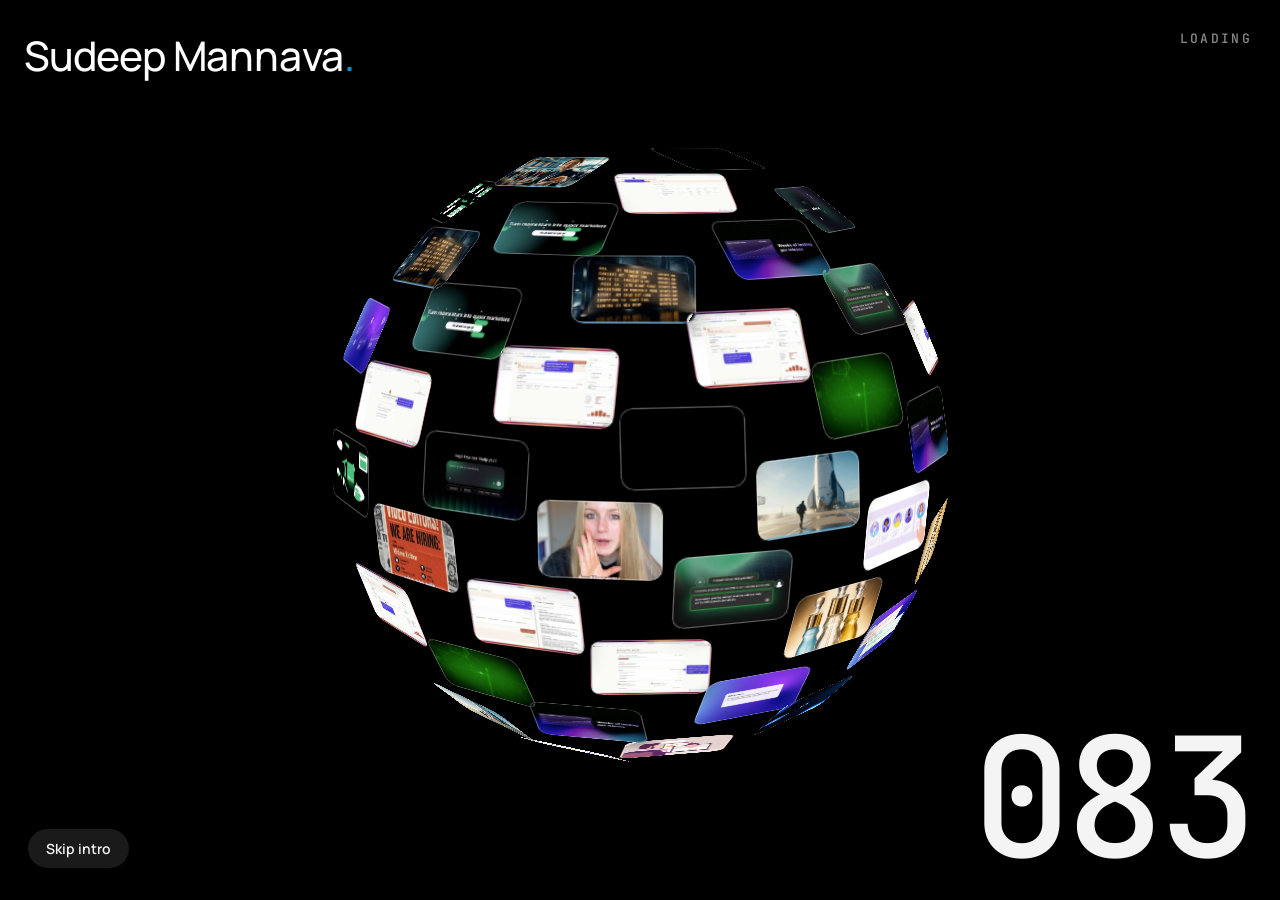
==== index.html @ 7e6e2717 "Motion graphics portfolio: globe loader, video wall, reels ring, player Co-Authored-By: Claude Opus " ====
<!doctype html>
<html lang="en">
<head>
<meta charset="utf-8">
<meta name="viewport" content="width=device-width, initial-scale=1">
<title>Sudeep Mannava | Motion Designer</title>
<link rel="icon" href="favicon-dark.png" media="(prefers-color-scheme: dark)">
<link rel="icon" href="favicon-light.png" media="(prefers-color-scheme: light)">
<link rel="apple-touch-icon" href="apple-touch-icon.png">
<link href="https://fonts.googleapis.com/css2?family=Manrope:wght@400;500;600;700;800&family=JetBrains+Mono:wght@500&display=swap" rel="stylesheet">
<style>
:root{--brand:#0094C6;--bg:#000;--fg:#f4f4f4;--mute:#8d8d8d;--glass:rgba(30,30,30,.72);--line:rgba(255,255,255,.12)}
*{box-sizing:border-box;margin:0;padding:0}
html,body{height:100%;overflow:hidden;background:var(--bg);color:var(--fg);font-family:Manrope,system-ui,sans-serif;-webkit-font-smoothing:antialiased}
button{font:inherit;color:inherit;background:none;border:0;cursor:pointer}

/* logo */
.top{position:fixed;top:20px;left:24px;right:24px;z-index:45;height:40px;display:flex;align-items:center;justify-content:space-between;pointer-events:none;transition:left .6s cubic-bezier(.2,.8,.2,1),right .6s cubic-bezier(.2,.8,.2,1)}
/* inside a video: name sits over the player's left edge, Back over the suggestions' right edge */
.top.in{left:var(--edge);right:var(--edge)}
.top > *{pointer-events:auto}
.logo{font:500 24px Manrope,system-ui,sans-serif;letter-spacing:-.02em;color:#fff;white-space:nowrap}
.back{height:40px;padding:0 20px;line-height:40px;border-radius:999px;background:rgba(255,255,255,.1);font-size:15px;font-weight:600;
  opacity:0;transform:translateX(8px);pointer-events:none;transition:opacity .3s,transform .3s,background .2s}
.back.show{opacity:1;transform:none;pointer-events:auto}
.back:hover{background:rgba(255,255,255,.2)}
.logo i{font-style:normal;color:var(--brand)}

/* side badge */
.badge{position:fixed;left:0;top:50%;transform:translateY(-50%);z-index:20;background:#e8e8e8;color:#000;padding:10px 8px;border-radius:0 6px 6px 0;display:flex;flex-direction:column;align-items:center;gap:14px;font-size:11px;font-weight:600}
.badge b{font-size:16px}
.badge span{writing-mode:vertical-rl;transform:rotate(180deg)}

/* intro */
.intro{position:fixed;inset:0;z-index:15;display:grid;place-items:center;pointer-events:none;transition:opacity .8s}
.intro h1{font-size:clamp(28px,4vw,56px);font-weight:600;letter-spacing:-.04em;text-align:center;line-height:1.05}
.intro p{color:var(--mute);text-align:center;margin-top:14px;font-size:14px}
.intro.gone{opacity:0}

/* wall */
/* subtle background grid: faint lines, brand blue glow around the cursor */
.bg-grid{position:fixed;inset:0;z-index:0;pointer-events:none;--mx:-999px;--my:-999px;
  background-image:linear-gradient(rgba(255,255,255,.035) 1px,transparent 1px),linear-gradient(90deg,rgba(255,255,255,.035) 1px,transparent 1px);
  background-size:56px 56px;background-position:var(--gx,0px) var(--gy,0px)}
.bg-grid::after{content:"";position:absolute;inset:0;opacity:.55;
  background-image:linear-gradient(rgba(0,148,198,.6) 1px,transparent 1px),linear-gradient(90deg,rgba(0,148,198,.6) 1px,transparent 1px);
  background-size:inherit;background-position:inherit;
  -webkit-mask:radial-gradient(260px circle at var(--mx) var(--my),#000,transparent 70%);mask:radial-gradient(260px circle at var(--mx) var(--my),#000,transparent 70%)}
#wall{position:fixed;inset:0;perspective:1400px;cursor:grab;touch-action:none}
#wall.drag{cursor:grabbing}
.tile{position:absolute;left:0;top:0;border-radius:26px;overflow:hidden;will-change:transform;background:#111;
  box-shadow:0 0 0 1px rgba(255,255,255,.18) inset,0 20px 50px rgba(0,0,0,.6)}
.tile canvas{display:block;width:100%;height:100%}
.tile .t{position:absolute;left:20px;bottom:18px;right:20px;z-index:4;text-shadow:0 1px 10px rgba(0,0,0,.5);pointer-events:none}
.tile h3{font-size:22px;font-weight:600;letter-spacing:-.02em}
.tile small{display:block;font-size:11px;color:rgba(255,255,255,.7);margin-top:4px}

/* ── globe loader ── */
html.loading #wall,html.from-reels #wall,html.from-reels .intro{visibility:hidden}
html.loader-ui .dock{opacity:0;transform:translate(-50%,24px);pointer-events:none}
html.loading .intro{opacity:0}
html.loader-ui .logo{transform:translateY(14px) scale(1.7)}
html.loading .top{z-index:70}
.logo{transform-origin:0 50%;transition:transform 1.1s cubic-bezier(.65,0,.25,1)}
#loader{position:fixed;inset:0;z-index:60;background:#000;transition:background .9s}
#loader.out{background:rgba(0,0,0,0);pointer-events:none}
.g-stage{position:absolute;inset:0;perspective:1200px;display:grid;place-items:center;pointer-events:none}
.globe{position:relative;width:0;height:0;transform-style:preserve-3d}
.gcard{position:absolute;width:96px;height:62px;left:-48px;top:-31px;border-radius:10px;background:#111 center/cover;backface-visibility:hidden;
  box-shadow:inset 0 0 0 1px rgba(255,255,255,.35),0 6px 18px rgba(0,0,0,.4);opacity:0;transform:scale(.1);
  transition:transform 1.2s cubic-bezier(.2,.8,.2,1),opacity .6s}
.ld-meter{position:absolute;right:28px;bottom:20px;text-align:right;transition:opacity .4s}
.ld-cap{position:absolute;top:32px;right:28px;font:500 13px/1 "JetBrains Mono",ui-monospace,monospace;letter-spacing:.18em;color:#8a8a8a;transition:opacity .4s}
.ld-count{display:flex;justify-content:flex-end;font:500 clamp(84px,13vw,190px)/1 "JetBrains Mono",ui-monospace,monospace;font-variant-numeric:tabular-nums;letter-spacing:-.04em}
.ld-count .digit{display:inline-block;height:1em;overflow:hidden}
.ld-count .strip{display:flex;flex-direction:column;transition:transform .5s cubic-bezier(.2,.8,.2,1)}
.ld-count .strip span{display:block;height:1em}
.ld-skip{position:absolute;left:28px;bottom:32px;padding:10px 18px;border-radius:999px;background:rgba(255,255,255,.1);font-size:14px;font-weight:600;transition:opacity .4s,background .2s}
.ld-skip:hover{background:rgba(255,255,255,.2)}
#loader.out .ld-meter,#loader.out .ld-skip,#loader.out .ld-cap{opacity:0}
/* cards leaving the globe for their wall tiles; same perspective as #wall so they land exactly */
.flyers{position:fixed;inset:0;z-index:61;perspective:1400px;pointer-events:none}
.flyer{position:absolute;left:0;top:0;border-radius:26px;background:#111 center/cover;box-shadow:inset 0 0 0 1.5px rgba(255,255,255,.3)}
@media (max-width:640px){.ld-cap{top:24px;right:18px}.ld-meter{right:18px;bottom:14px}.ld-skip{left:18px;bottom:22px}.gcard{width:62px;height:40px;left:-31px;top:-20px;border-radius:7px}}

/* glass rim: bright edge with a soft iridescent sheen, like thick glass */
.glass::before{content:"";position:absolute;inset:0;border-radius:inherit;padding:2px;z-index:3;pointer-events:none;
  background:conic-gradient(from 210deg,rgba(255,255,255,.95),rgba(140,210,255,.55),rgba(255,140,220,.45),rgba(255,255,255,.15) 40%,rgba(255,235,150,.5),rgba(150,255,220,.4),rgba(255,255,255,.95));
  -webkit-mask:linear-gradient(#000 0 0) content-box,linear-gradient(#000 0 0);-webkit-mask-composite:xor;mask-composite:exclude}
.glass::after{content:"";position:absolute;inset:0;border-radius:inherit;pointer-events:none;z-index:2;
  background:linear-gradient(165deg,rgba(255,255,255,.32),rgba(255,255,255,.06) 22%,rgba(255,255,255,0) 40%),linear-gradient(0deg,rgba(0,0,0,.72),rgba(0,0,0,.25) 38%,rgba(0,0,0,0) 60%);
  box-shadow:inset 0 0 0 1px rgba(255,255,255,.35),inset 0 0 0 9px rgba(255,255,255,.07),inset 0 10px 22px rgba(255,255,255,.22),inset 0 -14px 26px rgba(0,0,0,.45),inset 0 0 40px rgba(255,255,255,.08)}

/* dock */
.dock{position:fixed;bottom:22px;left:50%;transform:translateX(-50%);z-index:50;transition:opacity .7s .35s,transform .7s .35s;display:flex;gap:4px;padding:6px;border-radius:999px;
  background:var(--glass);backdrop-filter:blur(18px);-webkit-backdrop-filter:blur(18px);box-shadow:0 0 0 1px var(--line),0 10px 30px rgba(0,0,0,.5)}
.dock button,.dock a{color:inherit;text-decoration:none;display:flex;align-items:center;gap:8px;padding:10px 16px;border-radius:999px;font-size:13px;font-weight:500;white-space:nowrap;transition:background .2s}
.dock button.on{background:rgba(255,255,255,.12)}
.dock [hidden]{display:none}
.dock button:hover,.dock a:hover{background:var(--brand);color:#fff}
.dock svg{width:14px;height:14px}

/* panel */
.panel{position:fixed;inset:0;z-index:25;background:rgba(0,0,0,.6);backdrop-filter:blur(24px);-webkit-backdrop-filter:blur(24px);
  opacity:0;pointer-events:none;transition:opacity .4s;overflow:auto}
.panel.open{opacity:1;pointer-events:auto}
.panel .in{max-width:760px;margin:0 auto;padding:110px 20px 140px}
.panel h2{font-size:clamp(32px,5vw,56px);font-weight:600;letter-spacing:-.04em;margin-bottom:28px}
.panel p{color:#cfcfcf;line-height:1.6;font-size:17px;margin-bottom:18px}
.row{display:grid;grid-template-columns:120px 1fr;gap:20px;padding:18px 0;border-top:1px solid var(--line)}
.row span{color:var(--mute);font-size:14px}
.row b{font-weight:500}
.row em{display:block;font-style:normal;color:var(--mute);font-size:14px;margin-top:4px}
.panel a.mail{display:inline-block;font-size:clamp(28px,5vw,48px);font-weight:600;letter-spacing:-.03em;color:var(--fg);text-decoration:none;border-bottom:2px solid}
.soc{display:flex;gap:18px;margin-top:30px}.soc a{color:var(--mute);text-decoration:none}.soc a:hover{color:var(--fg)}

/* lightbox */
/* contact: gradient card + icon row (Noku layout) */
.contact-panel .cwrap{min-height:100%;display:flex;flex-direction:column;align-items:center;justify-content:center;gap:16px;padding:90px 20px 120px}
.ccard{position:relative;isolation:isolate;width:min(300px,78vw);aspect-ratio:3/4.1;border-radius:40px;overflow:hidden;padding:22px 24px 26px;display:flex;flex-direction:column;justify-content:space-between;
  box-shadow:0 30px 80px rgba(0,0,0,.55),inset 0 0 0 1px rgba(255,255,255,.18);transform:translateY(16px) scale(.95);opacity:0;transition:transform .6s cubic-bezier(.2,.8,.2,1),opacity .4s}
.panel.open .ccard{transform:none;opacity:1}
.ccard::before{content:"";position:absolute;inset:-35%;z-index:-1;filter:blur(34px);animation:cflow 14s ease-in-out infinite alternate;
  background:radial-gradient(40% 40% at 22% 28%,#7fe0ff,transparent 70%),radial-gradient(42% 42% at 80% 18%,#b48cff,transparent 70%),
    radial-gradient(50% 50% at 72% 78%,#0094C6,transparent 70%),radial-gradient(45% 45% at 18% 86%,#ff8fd6,transparent 70%),#2b46ff}
@keyframes cflow{to{transform:rotate(28deg) scale(1.18)}}
.cpill{align-self:flex-start;padding:8px 14px;border-radius:999px;background:rgba(255,255,255,.22);backdrop-filter:blur(8px);font-size:13px;font-weight:500}
.contact-panel .ccard h2{font-size:26px;font-weight:500;letter-spacing:-.02em;margin:0 0 6px;line-height:1.15}
.ccard a{color:rgba(255,255,255,.85);font-size:15px;text-decoration:none}.ccard a:hover{color:#fff}
.cacts{display:flex;align-items:center;gap:10px;padding:6px;border-radius:20px;background:rgba(255,255,255,.06);box-shadow:inset 0 0 0 1px var(--line);
  transform:translateY(12px);opacity:0;transition:transform .6s .12s cubic-bezier(.2,.8,.2,1),opacity .4s .12s}
.panel.open .cacts{transform:none;opacity:1}
.cicon{width:46px;height:46px;border-radius:14px;display:grid;place-items:center;transition:transform .2s,background .2s}
.cicon svg{width:22px;height:22px}
.cicon:hover{transform:translateY(-2px)}
.cicon.c-mail{color:#5fd0f5;background:rgba(0,148,198,.16);box-shadow:inset 0 0 0 1px rgba(0,148,198,.65)}
.cicon.c-in{color:#6fb1ff;background:rgba(10,102,194,.18);box-shadow:inset 0 0 0 1px rgba(10,102,194,.75)}
.cicon.c-wa{color:#5be38a;background:rgba(37,211,102,.14);box-shadow:inset 0 0 0 1px rgba(37,211,102,.6)}
.ccall{height:46px;padding:0 20px;border-radius:14px;display:grid;place-items:center;background:#fff;color:#000;font-size:15px;font-weight:600;text-decoration:none;transition:background .2s,color .2s}
.ccall:hover{background:var(--brand);color:#fff}

/* about: bento grid (Noku layout) */
.about-panel .bento{max-width:1060px;margin:0 auto;padding:96px 20px 130px;display:grid;grid-template-columns:repeat(4,minmax(0,1fr));grid-auto-rows:minmax(190px,auto);gap:16px}
.bx{position:relative;isolation:isolate;overflow:hidden;border-radius:28px;background:#111;box-shadow:inset 0 0 0 1px rgba(255,255,255,.08);padding:22px;
  display:flex;flex-direction:column;justify-content:space-between;gap:16px;text-align:left;color:var(--fg);
  opacity:0;transform:translateY(18px);transition:opacity .5s,transform .6s cubic-bezier(.2,.8,.2,1),box-shadow .25s}
.panel.open .bx{opacity:1;transform:none}
.panel.open .bx:nth-child(2){transition-delay:.05s}.panel.open .bx:nth-child(3){transition-delay:.1s}.panel.open .bx:nth-child(4){transition-delay:.15s}
.panel.open .bx:nth-child(5){transition-delay:.2s}.panel.open .bx:nth-child(6){transition-delay:.25s}.panel.open .bx:nth-child(7){transition-delay:.3s}.panel.open .bx:nth-child(8){transition-delay:.35s}
button.bx{cursor:pointer}button.bx:hover{box-shadow:inset 0 0 0 1px var(--brand)}
.bx .tag{align-self:flex-start;padding:6px 12px;border-radius:999px;background:rgba(255,255,255,.08);font-size:12px;font-weight:500}
.bx h3{font-size:22px;font-weight:500;letter-spacing:-.02em;line-height:1.2}
.bx small{display:block;margin-top:6px;color:var(--mute);font-size:13px;line-height:1.5}
.b-profile{grid-column:span 2;grid-row:span 2}
.who{display:flex;align-items:center;gap:12px}
.who img{width:48px;height:48px;border-radius:14px;object-fit:cover}
.who b{display:block;font-size:18px;font-weight:500}.who small{margin-top:0}
.pitch{font-size:clamp(22px,2.4vw,30px);line-height:1.25;letter-spacing:-.02em;color:#e9e9e9;margin:0}
.avail{align-self:flex-start;display:flex;align-items:center;gap:8px;padding:8px 14px;border-radius:999px;background:rgba(255,255,255,.08);font-size:13px}
.avail i{width:8px;height:8px;border-radius:50%;background:#3ddc84;box-shadow:0 0 0 0 rgba(61,220,132,.6);animation:pulse 2s infinite}
@keyframes pulse{70%{box-shadow:0 0 0 8px rgba(61,220,132,0)}100%{box-shadow:0 0 0 0 rgba(61,220,132,0)}}
.b-work{grid-column:span 2}
.b-work .peek{position:absolute;right:-30px;top:26px;width:58%;border-radius:14px;z-index:-1;opacity:.9;transform:rotate(-4deg);
  box-shadow:0 20px 50px rgba(0,0,0,.6);-webkit-mask:linear-gradient(90deg,transparent,#000 30%);mask:linear-gradient(90deg,transparent,#000 30%);transition:transform .5s}
.b-work:hover .peek{transform:rotate(-2deg) translateY(-4px)}
.tools{display:flex;flex-wrap:wrap;gap:6px;margin-top:10px}
.tools span{padding:5px 10px;border-radius:8px;background:rgba(255,255,255,.06);font-size:12px;color:#cfcfcf}
.elsewhere{display:grid;grid-template-columns:repeat(2,46px);gap:10px;align-self:center;margin:auto 0}
.cicon.c-reel{color:#fff;background:rgba(255,255,255,.08);box-shadow:inset 0 0 0 1px rgba(255,255,255,.25)}
.b-contact{justify-content:space-between;box-shadow:none}
.b-contact::before{content:"";position:absolute;inset:-35%;z-index:-1;filter:blur(30px);animation:cflow 14s ease-in-out infinite alternate;
  background:radial-gradient(40% 40% at 22% 28%,#7fe0ff,transparent 70%),radial-gradient(42% 42% at 80% 18%,#b48cff,transparent 70%),
    radial-gradient(50% 50% at 72% 78%,#0094C6,transparent 70%),radial-gradient(45% 45% at 18% 86%,#ff8fd6,transparent 70%),#2b46ff}
.b-contact .tag{background:rgba(255,255,255,.22)}
.b-contact h3{font-size:26px;color:#fff}
@media (max-width:900px){
  .about-panel .bento{grid-template-columns:repeat(2,minmax(0,1fr));padding:80px 16px 120px;gap:12px}
  .b-profile,.b-work{grid-column:span 2}.b-profile{grid-row:auto}
}

/* project viewer */
:root{--side:clamp(320px,28vw,420px);--mw:min(calc(100vw - 116px - var(--side)),calc((100vh - 470px) * 16 / 9));--edge:max(24px,calc((100vw - var(--mw) - var(--side) - 36px) / 2))}
.viewer{position:fixed;inset:0;z-index:40;background:#000;display:grid;grid-template-columns:var(--mw) var(--side);justify-content:center;align-content:center;gap:36px;padding:120px 40px 100px;opacity:0;pointer-events:none;transition:opacity .35s,background .55s}
.viewer.open{opacity:1;pointer-events:auto}
.vmain{display:flex;flex-direction:column;min-width:0;min-height:0}
.frame{position:relative;width:100%;aspect-ratio:16/9;border-radius:38px;overflow:hidden;background:#0d0d0d;transform-origin:0 0;
  box-shadow:0 0 0 1px rgba(255,255,255,.25),0 30px 80px rgba(0,0,0,.7)}
.frame video{width:100%;height:100%;object-fit:cover;display:block;cursor:pointer}
:root.vertical-view{--side:0px;--mw:min(calc(100vw - 80px),1100px);--edge:max(24px,calc((100vw - var(--mw)) / 2))}
/* reels: one column, tall player and its info on top, suggestions below (the viewer scrolls) */
.viewer.vertical{grid-template-columns:var(--mw);grid-auto-rows:max-content;align-content:start;overflow-y:auto}
/* the reel page scrolls under the top bar: fade it out behind the name and Back */
:root.vertical-view .top.in::before{content:"";position:fixed;left:0;right:0;top:0;height:96px;background:linear-gradient(#000 55%,rgba(0,0,0,0));z-index:-1;pointer-events:none}
.viewer.vertical .vside{margin-top:12px;overflow:visible}
.sarrow{display:none}
/* reels: one row of 3 suggestions, arrows scroll to the next 3 */
.viewer.vertical .vside{position:relative}
.viewer.vertical .sugg{grid-auto-flow:column;grid-auto-columns:calc((100% - 36px) / 3);gap:18px;overflow-x:auto;scroll-snap-type:x mandatory;scroll-behavior:smooth;scrollbar-width:none}
.viewer.vertical .sugg::-webkit-scrollbar{display:none}
.viewer.vertical .sg{scroll-snap-align:start}
.viewer.vertical .sarrow{display:grid;place-items:center;position:absolute;top:calc(50% + 26px);transform:translateY(-50%);z-index:5;width:44px;height:44px;border-radius:50%;
  background:rgba(30,30,30,.9);box-shadow:0 0 0 1px var(--line),0 6px 18px rgba(0,0,0,.5);transition:background .2s,opacity .2s}
.viewer.vertical .sarrow:hover{background:var(--brand)}
.viewer.vertical .sarrow[hidden]{opacity:0;pointer-events:none}
.viewer.vertical .sarrow svg{width:20px;height:20px;fill:none;stroke:#fff;stroke-width:2.2;stroke-linecap:round;stroke-linejoin:round}
.viewer.vertical .sarrow.prev{left:-22px}.viewer.vertical .sarrow.next{right:-22px}
.viewer.vertical .crow{gap:6px}.viewer.vertical .crow .time{font-size:13px;white-space:nowrap}.viewer.vertical .ctrl{padding:50px 18px 16px}
/* Shorts layout: channel and title bottom left, video centre, Share as a round button on the right */
.viewer.vertical .vmain{display:grid;grid-template-columns:1fr auto 1fr;grid-template-rows:1fr auto auto;column-gap:28px;align-items:end}
.viewer.vertical .frame{grid-column:2;grid-row:1 / span 3;width:auto;height:calc(100vh - 230px);aspect-ratio:9/16;border-radius:32px}
.viewer.vertical .vinfo,.viewer.vertical .vrow,.viewer.vertical .acts{display:contents}
.viewer.vertical .ch{grid-column:1;grid-row:2;justify-self:start;margin-bottom:12px}
.viewer.vertical .vt{grid-column:1;grid-row:3;font-size:24px;max-width:360px;margin-bottom:6px}
.viewer.vertical .vdesc{display:none}
.viewer.vertical .acts .share{grid-column:3;grid-row:2 / span 2;align-self:end;justify-self:start;flex-direction:column;height:auto;gap:8px;padding:0;background:none;font-size:14px;font-weight:600}
.viewer.vertical .acts .share svg{width:56px;height:56px;padding:17px;border-radius:50%;background:rgba(255,255,255,.12);transition:background .2s}
.viewer.vertical .acts .share:hover svg{background:var(--brand)}
.frame:fullscreen{border-radius:0}.frame:fullscreen video{object-fit:contain;background:#000}
.ctrl{position:absolute;left:0;right:0;bottom:0;z-index:5;padding:60px 34px 22px;background:linear-gradient(0deg,rgba(0,0,0,.55),rgba(0,0,0,0));transition:opacity .4s}
.frame.idle .ctrl{opacity:0}.frame.idle{cursor:none}
.bar{position:relative;height:4px;border-radius:4px;background:rgba(255,255,255,.28);cursor:pointer;margin-bottom:16px;transition:height .2s}
.bar:hover{height:7px}
.bar .buf,.bar .fill{position:absolute;left:0;top:0;bottom:0;border-radius:inherit;width:0}
.bar .buf{background:rgba(255,255,255,.3)}.bar .fill{background:#fff}
.bar .fill i{position:absolute;right:-7px;top:50%;width:14px;height:14px;margin-top:-7px;border-radius:50%;background:#fff;transform:scale(0);transition:transform .2s}
.bar:hover .fill i{transform:scale(1)}
.crow{display:flex;align-items:center;gap:18px}
.crow button{width:36px;height:36px;display:grid;place-items:center;border-radius:50%;transition:background .2s}
.crow button:hover{background:rgba(255,255,255,.14)}
.crow svg{width:22px;height:22px;fill:#fff;color:#fff}
.crow .time{font-variant-numeric:tabular-nums;font-size:16px;font-weight:500;letter-spacing:.02em}.crow .time em{font-style:normal;opacity:.5;margin:0 6px}
/* volume: slider slides out from the speaker icon on hover, like YouTube */
.vol{display:flex;align-items:center;margin-left:auto}
.vbar{position:relative;width:0;height:4px;margin:0;border-radius:4px;background:rgba(255,255,255,.3);cursor:pointer;opacity:0;transition:width .25s,margin .25s,opacity .25s}
.vol:hover .vbar,.vol.drag .vbar,.vbar:focus-visible{width:84px;margin:0 10px 0 6px;opacity:1}
.vbar::before{content:"";position:absolute;inset:-10px 0}
.vfill{position:absolute;left:0;top:0;bottom:0;border-radius:inherit;background:#fff;width:100%}
.vfill i{position:absolute;right:-6px;top:50%;width:12px;height:12px;margin-top:-6px;border-radius:50%;background:#fff}
.pp .i-pause,.frame.playing .pp .i-play,.mute .i-off,.frame.muted .mute .i-on{display:none}
.frame.playing .pp .i-pause,.frame.muted .mute .i-off{display:inline}
.vinfo{margin-top:22px;width:100%}
.vt{font-size:26px;font-weight:700;letter-spacing:-.02em;line-height:1.2}
.vrow{display:flex;align-items:center;gap:14px;margin-top:14px}
.ch{display:flex;align-items:center;gap:12px;min-width:0}
.av{width:46px;height:46px;flex:none;border-radius:50%;display:grid;place-items:center;overflow:hidden;background:#fff;font:800 15px Manrope;color:#fff}
.av img{width:72%;height:72%;object-fit:contain}
.av.dark{background:#141414;box-shadow:0 0 0 1px var(--line)}
.av.mono{background:radial-gradient(circle at 30% 25%,#4fa3ff,#0a5bd8 60%,#062f73)}
.ch b em{font-style:normal}
.vdesc{margin-top:16px;padding:14px 16px;border-radius:14px;background:rgba(255,255,255,.07);color:#d6d6d6;font-size:15px;line-height:1.55;max-width:100%}
.ch b{display:flex;align-items:center;gap:6px;font-size:17px;font-weight:600;white-space:nowrap}
.ch b svg{width:15px;height:15px;flex:none}
.ch span{display:block;color:var(--mute);font-size:13px;margin-top:2px;white-space:nowrap;overflow:hidden;text-overflow:ellipsis}
.acts{display:flex;align-items:center;gap:8px;margin-left:auto;flex:none}
.acts button{height:40px;display:flex;align-items:center;justify-content:center;gap:8px;border-radius:999px;font-size:15px;font-weight:600;transition:background .2s}
.acts .pill{padding:0 16px;background:rgba(255,255,255,.1)}
.acts button:hover{background:rgba(255,255,255,.2)}
.acts svg{width:20px;height:20px;fill:none;stroke:#fff;stroke-width:1.8;stroke-linecap:round;stroke-linejoin:round}
.acts .on svg{fill:#fff}
.toast{position:fixed;left:50%;bottom:28px;transform:translate(-50%,20px);z-index:60;padding:12px 20px;border-radius:12px;background:#fff;color:#000;font-size:14px;font-weight:600;opacity:0;transition:.3s;pointer-events:none}
.toast.show{opacity:1;transform:translate(-50%,0)}
.vside{min-height:0;overflow:auto;margin-top:-30px}
/* scrolling still works, without a visible scrollbar */
.viewer,.vside,.chips{scrollbar-width:none}
.viewer::-webkit-scrollbar,.vside::-webkit-scrollbar,.chips::-webkit-scrollbar{display:none}
.vside small{display:block;color:var(--mute);letter-spacing:.14em;font-size:15px;font-weight:600;margin-bottom:14px}
.chips{display:flex;gap:10px;margin-bottom:16px;overflow-x:auto;scrollbar-width:none}
.chips button{flex:none;padding:8px 14px;border-radius:10px;background:rgba(255,255,255,.1);font-size:14px;font-weight:600;transition:background .2s,color .2s}
.chips button:hover{background:rgba(255,255,255,.2)}
.chips button.on{background:#fff;color:#000}
.sugg{display:grid;gap:6px}
/* YouTube style row: thumbnail left, title and channel right */
.sg{display:flex;gap:12px;padding:6px;margin:0 -6px;border-radius:14px;cursor:pointer;transition:background .2s}
.sg:hover{background:rgba(255,255,255,.08)}
.sg .th{position:relative;flex:none;width:52%;max-width:190px;aspect-ratio:16/9;border-radius:12px;overflow:hidden;background:#111}
.sg .th video{width:100%;height:100%;object-fit:cover;display:block}
.sg .th.glass::after{background:linear-gradient(165deg,rgba(255,255,255,.25),rgba(255,255,255,0) 40%)}
.sg .dur{position:absolute;right:6px;bottom:6px;z-index:4;padding:2px 6px;border-radius:5px;background:rgba(0,0,0,.8);font-size:12px;font-weight:600;font-variant-numeric:tabular-nums}
.sg .tx{min-width:0;padding-top:2px}
.sg h4{font-size:15px;font-weight:600;line-height:1.35;display:-webkit-box;-webkit-line-clamp:3;-webkit-box-orient:vertical;overflow:hidden}
.sg .co{display:flex;align-items:center;gap:5px;margin-top:6px;color:var(--mute);font-size:13px;white-space:nowrap}
.sg .co svg{width:13px;height:13px;flex:none}
/* staggered entrance */
.vinfo,.vside small,.sg{opacity:0;transform:translateY(18px);transition:opacity .5s,transform .6s cubic-bezier(.2,.8,.2,1)}
.viewer.open .vinfo,.viewer.open .vside small,.viewer.open .sg{opacity:1;transform:none}
.viewer.open .vinfo{transition-delay:.35s}.viewer.open .vside small{transition-delay:.3s}
.viewer.open .sg:nth-child(1){transition-delay:.38s}.viewer.open .sg:nth-child(2){transition-delay:.46s}.viewer.open .sg:nth-child(3){transition-delay:.54s}
/* closing: everything but the player fades, background clears to reveal the wall */
.viewer.open.closing{background:rgba(0,0,0,0);pointer-events:none}
.viewer.open.closing .vinfo,.viewer.open.closing .vside small,.viewer.open.closing .sg{opacity:0;transform:none;transition:opacity .22s;transition-delay:0s}
@media (max-width:900px){
  .top.in{left:16px;right:16px}
  .viewer{grid-template-columns:minmax(0,1fr);justify-content:stretch;padding:130px 16px 110px;overflow:auto;align-content:start;gap:28px}
  .ctrl{padding:40px 16px 12px}.bar{margin-bottom:8px}.crow{gap:8px}.crow .time{font-size:13px}
  .frame,.vinfo{width:100%}.frame{border-radius:24px}
  .viewer.vertical .vmain{display:flex;flex-direction:column;align-items:stretch;gap:0}
  .viewer.vertical .vinfo{display:block}.viewer.vertical .vrow{display:flex}.viewer.vertical .acts{display:flex}
  .viewer.vertical .vt{max-width:none;font-size:20px}.viewer.vertical .ch{margin-bottom:0}
  .viewer.vertical .frame{height:auto;width:min(100%,calc((100vh - 260px) * 9 / 16));margin:0 auto}
  .viewer.vertical .vinfo{margin-top:22px}
  .vt{font-size:20px}.vrow{flex-wrap:wrap;gap:12px}.acts{margin-left:0}.vdesc{font-size:14px}
  .vside{margin-top:0;overflow:visible;min-width:0}
}

/* kept on-screen (but invisible) so the browser doesn't pause them */
#src{position:fixed;left:0;top:0;z-index:-1;pointer-events:none;opacity:.01}
#src video{width:4px;height:4px}

@media (max-width:640px){
  .dock button span,.dock a span{display:none}.dock button,.dock a{padding:12px}
  .badge{display:none}
  .row{grid-template-columns:1fr;gap:4px}
  .top,.top.in{left:16px;right:16px;top:16px}.logo{font-size:20px}.back{font-size:14px;height:36px;line-height:36px;padding:0 16px}
  .tile h3{font-size:17px}.tile small{font-size:10px}.tile .t{left:14px;bottom:12px}
}
</style>
</head>
<body>
<script>if (new URLSearchParams(location.search).get('from') === 'reels') document.documentElement.classList.add('from-reels');
if (!matchMedia('(prefers-reduced-motion: reduce)').matches && location.hash.length < 2) document.documentElement.classList.add('loading', 'loader-ui');</script>
<div id="loader" role="status" aria-label="Loading reels">
  <div class="g-stage"><div class="globe" id="globe"></div></div>
  <button class="ld-skip">Skip intro</button>
  <span class="ld-cap" aria-hidden="true">LOADING</span>
  <div class="ld-meter" aria-hidden="true">
    <div class="ld-count">
      <span class="digit"><span class="strip"></span></span><span class="digit"><span class="strip"></span></span><span class="digit"><span class="strip"></span></span>
    </div>
  </div>
</div>

<header class="top"><div class="logo">Sudeep Mannava<i>.</i></div><button class="back" aria-label="Back to all work">Back</button></header>

<div class="intro" id="intro"><div><h1>Sudeep Mannava<br>Motion Designer</h1><p>Drag to explore</p></div></div>

<div class="bg-grid" aria-hidden="true"></div>
<div id="wall"></div>
<div id="src"></div>

<nav class="dock">
  <button data-p="work"><svg viewBox="0 0 16 16" fill="currentColor"><rect x="1" y="1" width="4" height="4" rx="1"/><rect x="6" y="1" width="4" height="4" rx="1"/><rect x="11" y="1" width="4" height="4" rx="1"/><rect x="1" y="6" width="4" height="4" rx="1"/><rect x="6" y="6" width="4" height="4" rx="1"/><rect x="11" y="6" width="4" height="4" rx="1"/><rect x="1" y="11" width="4" height="4" rx="1"/><rect x="6" y="11" width="4" height="4" rx="1"/><rect x="11" y="11" width="4" height="4" rx="1"/></svg><span>Work</span></button>
  <a href="reels.html"><svg viewBox="0 0 16 16" fill="currentColor"><rect x="2" y="1.5" width="5" height="13" rx="1.5"/><rect x="9" y="1.5" width="5" height="13" rx="1.5"/></svg><span>Reels</span></a>
  <button data-p="about"><svg viewBox="0 0 16 16" fill="currentColor"><circle cx="8" cy="5" r="3"/><path d="M2 15c0-3.3 2.7-5 6-5s6 1.7 6 5z"/></svg><span>About</span></button>
  <button data-p="contact" hidden><svg viewBox="0 0 16 16" fill="none" stroke="currentColor" stroke-width="1.5" stroke-linejoin="round"><rect x="1.5" y="3" width="13" height="10" rx="2"/><path d="M2 4.5l6 4.5 6-4.5"/></svg><span>Contact</span></button>
</nav>

<section class="panel about-panel" id="p-about"><div class="bento">
  <div class="bx b-profile">
    <div class="who"><img src="images/avatar.jpg" alt="Sudeep Mannava"><div><b>Sudeep Mannava</b><small>Motion Designer</small></div></div>
    <p class="pitch">Motion designer crafting launch films, product walkthroughs and AI video ads for SaaS teams and brands.</p>
    <span class="avail"><i></i>Available for new projects</span>
  </div>
  <div class="bx"><span class="tag">Experience</span><div><h3>2+ yrs</h3><small>Product design and motion</small></div></div>
  <div class="bx"><span class="tag">Location</span><div><h3>India</h3><small>Working remotely, GMT+5:30</small></div></div>
  <button class="bx b-work" data-go="work"><span class="tag">Work</span><img class="peek" src="videos/covers/reel-1.jpg" alt=""><div><h3>Selected works</h3><small>Product launches, SaaS motion, AI video</small></div></button>
  <div class="bx"><span class="tag">Tools</span><div><h3>What I work with</h3><div class="tools"><span>After Effects</span><span>Premiere Pro</span><span>Blender</span><span>Figma</span><span>AI video</span></div></div></div>
  <div class="bx"><span class="tag">Elsewhere</span><div class="elsewhere">
    <a class="cicon c-in" href="https://www.linkedin.com/in/sudeep-mannava-49bb0a256/" target="_blank" rel="noopener" aria-label="LinkedIn"><svg viewBox="0 0 24 24" fill="currentColor"><path d="M4.5 9h3v11h-3zM6 3.5a1.8 1.8 0 1 1 0 3.6 1.8 1.8 0 0 1 0-3.6zM10 9h2.9v1.5h.1c.4-.8 1.4-1.7 3-1.7 3.2 0 3.8 2.1 3.8 4.8V20h-3v-5.6c0-1.3 0-3-1.8-3s-2.1 1.4-2.1 2.9V20h-3z"/></svg></a>
    <a class="cicon c-wa" href="https://wa.me/917989193704" target="_blank" rel="noopener" aria-label="WhatsApp"><svg viewBox="0 0 24 24" fill="none" stroke="currentColor" stroke-width="1.8" stroke-linejoin="round"><path d="M4 20l1.2-3.8A8 8 0 1 1 8 19z"/><path d="M9 8.5c0 3.5 3 6.5 6.5 6.5l1-1.5-2-1-1 1c-1-.4-2.6-2-3-3l1-1-1-2z" fill="currentColor" stroke="none"/></svg></a>
    <a class="cicon c-mail" href="mailto:nagasaisudeep@gmail.com" aria-label="Email"><svg viewBox="0 0 24 24" fill="none" stroke="currentColor" stroke-width="1.8" stroke-linejoin="round"><rect x="3" y="5" width="18" height="14" rx="3"/><path d="M4 7l8 6 8-6"/></svg></a>
    <a class="cicon c-reel" href="reels.html" aria-label="Reels"><svg viewBox="0 0 24 24" fill="currentColor"><rect x="4" y="3" width="7" height="18" rx="2"/><rect x="13" y="3" width="7" height="18" rx="2"/></svg></a>
  </div></div>
  <div class="bx"><span class="tag">About</span><div><h3>The story so far</h3><small>Two years turning complex software into short films people actually watch, now mixing motion design with AI video.</small></div></div>
  <button class="bx b-contact" data-go="contact"><span class="tag">Contact</span><h3>Let's work together</h3></button>
</div></section>

<section class="panel" id="p-services"><div class="in">
  <h2>Services</h2>
  <div class="row"><span>01</span><div><b>Product Videos</b><em>Launch films and feature walkthroughs that make software feel tangible.</em></div></div>
  <div class="row"><span>02</span><div><b>UI Animation</b><em>Interface motion, prototypes and App Store previews.</em></div></div>
  <div class="row"><span>03</span><div><b>Brand Motion</b><em>Logo animations and motion systems that scale.</em></div></div>
  <div class="row"><span>04</span><div><b>Explainers</b><em>Clear, punchy stories for complex ideas, from script to render.</em></div></div>
</div></section>

<section class="panel contact-panel" id="p-contact"><div class="cwrap">
  <div class="ccard">
    <span class="cpill">Contact</span>
    <div><h2>Let's work together</h2><a href="mailto:nagasaisudeep@gmail.com">nagasaisudeep@gmail.com</a></div>
  </div>
  <div class="cacts">
    <a class="cicon c-mail" href="mailto:nagasaisudeep@gmail.com" aria-label="Email"><svg viewBox="0 0 24 24" fill="none" stroke="currentColor" stroke-width="1.8" stroke-linejoin="round"><rect x="3" y="5" width="18" height="14" rx="3"/><path d="M4 7l8 6 8-6"/></svg></a>
    <a class="cicon c-in" href="https://www.linkedin.com/in/sudeep-mannava-49bb0a256/" target="_blank" rel="noopener" aria-label="LinkedIn"><svg viewBox="0 0 24 24" fill="currentColor"><path d="M4.5 9h3v11h-3zM6 3.5a1.8 1.8 0 1 1 0 3.6 1.8 1.8 0 0 1 0-3.6zM10 9h2.9v1.5h.1c.4-.8 1.4-1.7 3-1.7 3.2 0 3.8 2.1 3.8 4.8V20h-3v-5.6c0-1.3 0-3-1.8-3s-2.1 1.4-2.1 2.9V20h-3z"/></svg></a>
    <a class="cicon c-wa" href="https://wa.me/917989193704" target="_blank" rel="noopener" aria-label="WhatsApp"><svg viewBox="0 0 24 24" fill="none" stroke="currentColor" stroke-width="1.8" stroke-linejoin="round"><path d="M4 20l1.2-3.8A8 8 0 1 1 8 19z"/><path d="M9 8.5c0 3.5 3 6.5 6.5 6.5l1-1.5-2-1-1 1c-1-.4-2.6-2-3-3l1-1-1-2z" fill="currentColor" stroke="none"/></svg></a>
    <a class="ccall" href="mailto:nagasaisudeep@gmail.com?subject=Let%27s%20arrange%20a%20call">Arrange a call</a>
  </div>
</div></section>

<div class="toast" id="toast"></div>
<div class="viewer" id="vw">
  <div class="vmain">
    <div class="frame glass">
      <video playsinline controlslist="nodownload noplaybackrate noremoteplayback" disablepictureinpicture disableremoteplayback></video>
      <div class="ctrl">
        <div class="bar"><div class="buf"></div><div class="fill"><i></i></div></div>
        <div class="crow">
          <button class="pp" aria-label="Play or pause"><svg viewBox="0 0 24 24"><path class="i-play" d="M7 4.5v15l13-7.5z"/><g class="i-pause"><rect x="6" y="4.5" width="4" height="15" rx="1"/><rect x="14" y="4.5" width="4" height="15" rx="1"/></g></svg></button>
          <span class="time">0:00 <em>/</em> 0:00</span>
          <div class="vol">
            <button class="mute" aria-label="Sound"><svg viewBox="0 0 24 24"><path d="M4 9h4l5-4v14l-5-4H4z"/><g class="i-on" fill="none" stroke="currentColor" stroke-width="2" stroke-linecap="round"><path d="M16.5 8.5a5 5 0 0 1 0 7"/><path d="M19 6a8.5 8.5 0 0 1 0 12"/></g><g class="i-off" fill="none" stroke="currentColor" stroke-width="2" stroke-linecap="round"><path d="M16 9l5 6M21 9l-5 6"/></g></svg></button>
            <div class="vbar" role="slider" aria-label="Volume" tabindex="0"><div class="vfill"><i></i></div></div>
          </div>
          <button class="fs" aria-label="Fullscreen"><svg viewBox="0 0 24 24" fill="none" stroke="currentColor" stroke-width="2" stroke-linecap="round"><path d="M4 9V4h5M20 9V4h-5M4 15v5h5M20 15v5h-5"/></svg></button>
        </div>
      </div>
    </div>
    <div class="vinfo">
      <h3 class="vt"></h3>
      <div class="vrow">
        <div class="ch"><div class="av"></div><div><b><em class="cname"></em> <svg viewBox="0 0 24 24"><circle cx="12" cy="12" r="10" fill="#aaa"/><path d="M7.5 12.5l3 3 6-6.5" fill="none" stroke="#000" stroke-width="2.2" stroke-linecap="round" stroke-linejoin="round"/></svg></b><span class="vsub"></span></div></div>
        <div class="acts">
          <button class="pill share" aria-label="Share"><svg viewBox="0 0 24 24"><path d="M14 4l7 7-7 7v-4c-5 0-8.5 1.5-11 5 1-5 4-10 11-11z"/></svg><span>Share</span></button>
        </div>
      </div>
      <p class="vdesc"></p>
    </div>
  </div>
  <aside class="vside"><div class="chips"><button class="on" data-f="All">All</button><button data-f="AI Videos">AI Videos</button><button data-f="SaaS Motion Graphics">SaaS Motion Graphics</button></div><div class="sugg"></div><button class="sarrow prev" aria-label="Previous videos"><svg viewBox="0 0 24 24"><path d="M15 5l-7 7 7 7"/></svg></button><button class="sarrow next" aria-label="More videos"><svg viewBox="0 0 24 24"><path d="M9 5l7 7-7 7"/></svg></button></aside>
</div>

<script>
/* ── Projects: add more here.
   src   = full video in videos/ (opens when clicked)
   clips = start seconds of the 5s preview loops cut into videos/previews/<src>-<n>.mp4
   Each tile on the wall gets a different clip, so the same project never plays the same moment twice. ── */
const PROJECTS = [
  { title: 'AionQ', sub: 'Product launch film', src: 'reel', length: '1:17', clips: [1, 15.1, 29.2, 43.2, 57.3, 71.4],
    tags: ['SaaS Motion Graphics'], long: 'AionQ Product Launch Film', company: 'AionQ', logo: 'logos/aionq-icon.svg',
    desc: 'Testing was supposed to protect the business. Instead, it slowed every release down. This launch film introduces AionQ, an AI quality platform that cuts weeks of testing per release and stops bugs before they reach customers.' },
  { title: 'Paytm Postpaid', sub: 'TV commercial', src: 'paytm-postpaid', length: '0:42', clips: [1, 8, 15, 22, 29, 36],
    tags: ['AI Videos'], long: 'Paytm Postpaid Commercial', company: 'Paytm', logo: 'logos/paytm-icon.png',
    desc: 'Board now. Billed later. A cinematic ad for Paytm Postpaid, the buy now pay later credit line that lets people pay for travel, bills and shopping today and settle up next month.' },
  { title: 'NeuroTerminal', sub: 'Product walkthrough', src: 'neuroterminal', length: '1:00', clips: [1, 11.6, 22.1, 32.7, 43.2, 53.8],
    tags: ['SaaS Motion Graphics'], long: 'NeuroTerminal Product Walkthrough', company: 'NeuroDiscovery AI', logo: 'logos/neurodiscovery-icon.svg',
    desc: 'A guided tour of NeuroTerminal by NeuroDiscovery AI. Ask a research question in plain English and it builds a structured patient cohort from millions of anonymised neurology patient journeys, for clinical trials, real world evidence and medical affairs.' },
  { title: 'FileSyncAI', sub: 'Brand launch film', src: 'filesync', length: '1:18', clips: [1, 15.3, 29.5, 43.8, 58, 72.3],
    tags: ['SaaS Motion Graphics'], long: 'FileSyncAI Brand Launch Film', company: 'FileSyncAI', mono: 'FS',
    desc: 'Recruitment, reimagined. Not another ATS. FileSyncAI uses AI agents to run the whole hiring workflow, from job posting and candidate matching to outreach, AI led interviews and real time evaluation.' },
  { title: 'Turgo', sub: 'Product launch video', src: 'turgo-demo', length: '1:30', clips: [1, 17.5, 34.1, 50.6, 67.2, 83.7],
    tags: ['SaaS Motion Graphics'], long: 'Turgo Product Launch Video', company: 'Turgo', logo: 'logos/turgo-icon.svg',
    desc: 'Your next customer should not depend on luck. Turgo is an AI marketing engine for B2B teams that finds buyers showing intent, reaches them across LinkedIn, email and ads, and follows up until a meeting is booked.' },
  { title: 'Turgo', sub: '30 second social ad', src: 'turgo-30s', length: '0:31', clips: [1, 8.9, 16.8, 24.7],
    tags: ['SaaS Motion Graphics'], long: 'Turgo 30 Second Social Ad', company: 'Turgo', logo: 'logos/turgo-icon.svg',
    desc: 'A punchy 30 second cut of the Turgo story made for social feeds: AI agents that find, reach and follow up with buyers so your team only shows up for the meetings.' },
  // Reels page only: vertical films, opened in this player but kept off the Work wall
  { title: 'Ajmal Perfumes', sub: 'Vertical AI film', src: 'reels/render-1', key: 'render-1', length: '0:15', clips: [0, 5, 10], reel: true,
    tags: ['AI Videos'], long: 'Ajmal Perfumes Reel One', company: 'Ajmal Perfumes', logo: 'logos/ajmal.png',
    desc: 'A cinematic vertical film for Ajmal Perfumes, made for Instagram Reels and Shorts. Golden light, glass and slow motion build a sense of luxury around the fragrance in fifteen seconds.' },
  { title: 'Ajmal Perfumes', sub: 'Vertical AI film', src: 'reels/render-2', key: 'render-2', length: '0:15', clips: [0, 5, 10], reel: true,
    tags: ['AI Videos'], long: 'Ajmal Perfumes Reel Two', company: 'Ajmal Perfumes', logo: 'logos/ajmal.png',
    desc: 'A second vertical cut for Ajmal Perfumes. Rich product close ups and a calm, sensual mood made for social feeds, crafted entirely with AI video tools.' },
  { title: 'Video Editor Hiring', sub: 'Recruitment reel', src: 'reels/render-3', key: 'render-3', length: '0:21', clips: [0, 6, 12, 16.5], reel: true,
    tags: ['Social Reels'], long: 'Video Editors Hiring Reel', company: 'Hiring Campaign', mono: 'HR',
    desc: 'We are hiring video editors. A punchy recruitment reel that opens on a vintage newspaper poster wall and cuts to a talking head explaining the role, built to stop the scroll and drive applications.' },
];
// flatten round-robin (clip 0 of every project, then clip 1, …) so neighbouring tiles show different projects
const CLIPS = [];
for (let k = 0; k < Math.max(...PROJECTS.map(p => p.clips.length)); k++)
  for (const p of PROJECTS) if (k < p.clips.length) CLIPS.push({ ...p, start: p.clips[k], preview: `${p.key || p.src}-${k}` });

// one hidden <video> per clip feeds the tile(s) showing it
const srcBox = document.getElementById('src');
// clips shown on the Work wall (reels live on the Reels page)
const WALL = CLIPS.map((c, i) => c.reel ? -1 : i).filter(i => i >= 0);
const vids = CLIPS.map(p => {
  const v = document.createElement('video');
  Object.assign(v, { src: `videos/previews/${p.preview}.mp4`, muted: true, loop: true, playsInline: true, preload: p.reel ? 'none' : 'auto' });
  srcBox.appendChild(v);
  return v;
});

/* ── Wall ── */
const wall = document.getElementById('wall');
const DPR = Math.min(devicePixelRatio, 1.5);
let TW, TH, CW, CH, WW, WH, tiles = [];
function build() {
const small = innerWidth < 640, mid = innerWidth < 1100;
TW = small ? 230 : mid ? 290 : 340; TH = Math.round(TW * .647);
const GAP = small ? 16 : 26;
CW = TW + GAP; CH = TH + GAP;
const COLS = Math.ceil(innerWidth / CW) + 3, ROWS = Math.ceil(innerHeight / CH) + 3;
WW = COLS * CW; WH = ROWS * CH;
wall.innerHTML = ''; tiles = [];
for (let r = 0; r < ROWS; r++) for (let c = 0; c < COLS; c++) {
  const i = WALL[(r * 7 + c * 5) % WALL.length];   // steps of 5 and 7 cycle through every project, so neighbours differ
  const el = document.createElement('div');
  el.className = 'tile glass'; el.style.width = TW + 'px'; el.style.height = TH + 'px';
  const cv = document.createElement('canvas'); cv.width = TW * DPR; cv.height = TH * DPR;
  el.append(cv);
  el.insertAdjacentHTML('beforeend', `<div class="t"><h3>${CLIPS[i].title}</h3><small>${CLIPS[i].sub}</small></div>`);
  wall.append(el);
  tiles.push({ el, ctx: cv.getContext('2d'), i, bx: c * CW, by: r * CH, vis: false });
}
}
build();
let rsT; addEventListener('resize', () => { clearTimeout(rsT); rsT = setTimeout(build, 200); });

let ox = 0, oy = 0, vx = -0.35, vy = -0.2, dragging = false, moved = 0, lx = 0, ly = 0;
const mod = (n, m) => ((n % m) + m) % m;

// glass edge: inside a band along the border, redraw the frame slightly magnified so the picture bends at the rim
const RAD = 26 * DPR, BAND = 16 * DPR;   // tile corner radius / glass band, in canvas pixels
function refract(ctx, cw, ch) {
  ctx.save();
  ctx.beginPath(); ctx.roundRect(0, 0, cw, ch, RAD); ctx.roundRect(BAND, BAND, cw - 2 * BAND, ch - 2 * BAND, RAD - BAND * .6);
  ctx.clip('evenodd');
  const m = .13; ctx.globalAlpha = 1;
  ctx.drawImage(ctx.canvas, -cw * m, -ch * m, cw * (1 + 2 * m), ch * (1 + 2 * m));
  ctx.globalAlpha = 1; ctx.fillStyle = 'rgba(255,255,255,.1)'; ctx.fillRect(0, 0, cw, ch);
  ctx.restore();
}
const gridEl = document.querySelector('.bg-grid'); let gridPos = ['', ''];
let tick = 0;
function frame() {
  tick++;
  if (!dragging && !entering && !vw.classList.contains('closing')) { ox += vx; oy += vy; vx *= .95; vy *= .95;
    if (Math.abs(vx) < .35 && Math.abs(vy) < .35) { vx += (-.35 - vx) * .02; vy += (-.2 - vy) * .02; } } // gentle idle drift
  // background grid pans with the wall, slower, for depth
  const gx = Math.round(ox * .35) + 'px', gy = Math.round(oy * .35) + 'px';
  if (gx !== gridPos[0] || gy !== gridPos[1]) { gridPos = [gx, gy]; gridEl.style.setProperty('--gx', gx); gridEl.style.setProperty('--gy', gy); }
  const cx = innerWidth / 2, cy = innerHeight / 2, R = Math.hypot(cx, cy);
  for (const t of tiles) {
    // wrap into the visible window, centred on the screen
    const x = mod(t.bx + ox + CW, WW) - CW + TW / 2 - (WW - innerWidth) / 2 + CW;
    const y = mod(t.by + oy + CH, WH) - CH + TH / 2 - (WH - innerHeight) / 2 + CH;
    const dx = (x - cx) / R, dy = (y - cy) / R, d = Math.min(Math.hypot(dx, dy), 1.4);
    // fisheye: shrink and pull toward centre with distance, tilt away like a sphere
    const s = Math.max(.96 - d * d * .5, .25);
    const pull = 1 - d * .22;
    const px = cx + (x - cx) * pull - TW / 2, py = cy + (y - cy) * pull - TH / 2;
    t.el.style.transform = `translate3d(${px}px,${py}px,0) rotateY(${dx * 28}deg) rotateX(${-dy * 28}deg) scale(${s})`;
    const op = Math.max(0, Math.min(1, 1.5 - d * .9));
    t.el.style.opacity = op; t.s = s;
    // on screen (using its scaled size) and not faded out
    const hx = TW * s / 2, hy = TH * s / 2, mx = px + TW / 2, my = py + TH / 2;
    t.vis = op > .15 && mx + hx > 0 && mx - hx < innerWidth && my + hy > 0 && my - hy < innerHeight;
  }
  if (vw.classList.contains('open') && !vw.classList.contains('closing')) return requestAnimationFrame(frame);
  // keep every source playing
  // only decode clips that are on screen
  const need = new Set(); for (const t of tiles) if (t.vis) need.add(t.i);
  vids.forEach((v, k) => { if (need.has(k)) { if (v.paused && !v.seeking) v.play().catch(() => {}); } else if (!v.paused) v.pause(); });
  // paint visible tiles from their project video (cover-fit)
  for (const t of tiles) {
    if (!t.vis || (t.s < .6 && tick % 3)) continue;   // small edge tiles repaint every 3rd frame
    const v = vids[t.i]; if (v.readyState < 2) continue;
    const cw = t.ctx.canvas.width, ch = t.ctx.canvas.height;
    const k = Math.max(cw / v.videoWidth, ch / v.videoHeight), w = v.videoWidth * k, h = v.videoHeight * k;
    t.ctx.drawImage(v, (cw - w) / 2, (ch - h) / 2, w, h);
    refract(t.ctx, cw, ch);
  }
  requestAnimationFrame(frame);
}
requestAnimationFrame(frame);

/* ── Input ── */
const intro = document.getElementById('intro');
wall.addEventListener('pointerdown', e => { if (entering) return; dragging = true; moved = 0; lx = e.clientX; ly = e.clientY; vx = vy = 0; wall.classList.add('drag'); wall.setPointerCapture(e.pointerId); });
wall.addEventListener('pointermove', e => { if (!dragging) return;
  const dx = e.clientX - lx, dy = e.clientY - ly; ox += dx; oy += dy; vx = dx; vy = dy; lx = e.clientX; ly = e.clientY; moved += Math.abs(dx) + Math.abs(dy);
  if (moved > 10) intro.classList.add('gone'); });
wall.addEventListener('pointerup', e => { dragging = false; wall.classList.remove('drag');
  if (moved < 6) { const el = document.elementsFromPoint(e.clientX, e.clientY).find(n => n.classList?.contains('tile'));
    if (el) openProject(tiles.find(t => t.el === el).i, el); } });
addEventListener('wheel', e => { if (entering) { e.preventDefault(); return; } if (vw.classList.contains('open')) return; /* let the player page scroll */ if (document.querySelector('.panel.open')) return; e.preventDefault(); vx -= e.deltaX * .08; vy -= e.deltaY * .08; intro.classList.add('gone'); }, { passive: false });

/* ── Project viewer ── */
const vw = document.getElementById('vw'), frameEl = vw.querySelector('.frame'), lv = frameEl.querySelector('video'), sugg = vw.querySelector('.sugg');
const ease = 'cubic-bezier(.2,.8,.2,1)';
const backBtn = document.querySelector('.back'), topBar = document.querySelector('.top');
backBtn.onclick = () => closeLb();
let curClip = -1, srcTile = null, filter = 'All';
// one clip from every other video, matching the active chip
const TICK = '<svg viewBox="0 0 24 24"><circle cx="12" cy="12" r="10" fill="#aaa"/><path d="M7.5 12.5l3 3 6-6.5" fill="none" stroke="#000" stroke-width="2.2" stroke-linecap="round" stroke-linejoin="round"/></svg>';
function renderSugg() {
  const i = curClip, p = CLIPS[i];
  const pick = [], seen = new Set([p.src]);
  for (let k = 1; k <= CLIPS.length; k++) {
    const j = (i + k * 5) % CLIPS.length, c = CLIPS[j];
    if (!seen.has(c.src) && (filter === 'All' || c.tags.includes(filter))) { seen.add(c.src); pick.push(j); }
  }
  sugg.innerHTML = pick.map(j => `<div class="sg" data-i="${j}">
    <div class="th glass"><video src="videos/previews/${CLIPS[j].preview}.mp4" muted loop playsinline autoplay></video><span class="dur">${CLIPS[j].length}</span></div>
    <div class="tx"><h4>${CLIPS[j].long}</h4><span class="co">${CLIPS[j].company} ${TICK}</span></div></div>`).join('');
  sugg.querySelectorAll('.sg').forEach(sg => sg.onclick = () => openProject(+sg.dataset.i, sg.querySelector('.th')));
  sugg.scrollLeft = 0; requestAnimationFrame(syncArrows);
}
// arrows page the reel suggestions three at a time
const arrows = { prev: vw.querySelector('.sarrow.prev'), next: vw.querySelector('.sarrow.next') };
const syncArrows = () => {
  arrows.prev.hidden = sugg.scrollLeft < 4;
  arrows.next.hidden = sugg.scrollLeft + sugg.clientWidth >= sugg.scrollWidth - 4;
};
arrows.prev.onclick = () => sugg.scrollBy({ left: -sugg.clientWidth - 18 });
arrows.next.onclick = () => sugg.scrollBy({ left: sugg.clientWidth + 18 });
sugg.addEventListener('scroll', syncArrows, { passive: true });
vw.querySelectorAll('.chips button').forEach(b => b.onclick = () => {
  filter = b.dataset.f; vw.querySelectorAll('.chips button').forEach(x => x.classList.toggle('on', x === b)); renderSugg();
});
function openProject(i, fromEl) {
  const p = CLIPS[i], wasOpen = vw.classList.contains('open');
  curClip = i; srcTile = fromEl?.classList.contains('tile') ? fromEl : srcTile;
  vw.classList.toggle('vertical', !!p.reel);   // reels play in a tall 9:16 player
  document.documentElement.classList.toggle('vertical-view', !!p.reel);
  lv.src = `videos/${p.src}.mp4`; lv.currentTime = p.start; lv.play().catch(() => {});
  vw.querySelector('.vt').textContent = p.long; vw.querySelector('.cname').textContent = p.company;
  vw.querySelector('.vsub').textContent = p.sub; vw.querySelector('.vdesc').textContent = p.desc;
  const av = vw.querySelector('.av'); av.className = 'av' + (p.mono ? ' mono' : p.logo.endsWith('neurodiscovery-icon.svg') ? ' dark' : '');   // logos sit on white
  av.innerHTML = p.mono ? p.mono : `<img src="${p.logo}" alt="${p.company} logo">`;
  if (!wasOpen || location.hash.slice(1) !== slug(p.long)) history.replaceState(null, '', '#' + slug(p.long));
  renderSugg();
  vw.classList.add('open'); backBtn.classList.add('show'); topBar.classList.add('in');
  // tile grows into the player
  if (fromEl) {
    const a = fromEl.getBoundingClientRect(), b = frameEl.getBoundingClientRect();
    frameEl.animate([
      { transform: `translate(${a.left - b.left}px,${a.top - b.top}px) scale(${a.width / b.width},${a.height / b.height})`, opacity: wasOpen ? .6 : 1 },
      { transform: 'none', opacity: 1 }], { duration: 750, easing: ease });
    if (!wasOpen) vw.animate([{ background: 'rgba(0,0,0,0)' }, { background: '#000' }], { duration: 450, easing: 'ease-out' });
  }
}
function closeLb() {
  if (!vw.classList.contains('open') || vw.classList.contains('closing')) return;
  if (fromReels) { lv.pause(); location.href = 'reels.html'; return; }
  backBtn.classList.remove('show'); topBar.classList.remove('in');
  // fly back into the tile it came from (or the on-screen tile showing this clip)
  const onScreen = tiles.filter(t => t.vis);
  const target = onScreen.find(t => t.el === srcTile) || onScreen.find(t => t.i === curClip);
  const finish = () => {
    vw.style.transition = 'none'; vw.classList.remove('open', 'closing');
    vw.offsetHeight; vw.style.transition = '';
    lv.pause(); sugg.innerHTML = ''; srcTile = null; history.replaceState(null, '', location.pathname); frameEl.classList.remove('idle');
  };
  if (!target) {
    frameEl.animate([{ transform: 'none' }, { transform: 'scale(.92)', opacity: 0 }], { duration: 300, easing: ease });
    vw.classList.remove('open'); lv.pause(); history.replaceState(null, '', location.pathname); setTimeout(() => sugg.innerHTML = '', 400); return;
  }
  vw.classList.add('closing'); frameEl.classList.add('idle');
  const a = frameEl.getBoundingClientRect(), b = target.el.getBoundingClientRect();
  target.el.style.visibility = 'hidden';          // the player lands where the tile sits
  const anim = frameEl.animate([
    { transform: 'none' },
    { transform: `translate(${b.left - a.left}px,${b.top - a.top}px) scale(${b.width / a.width},${b.height / a.height})` }],
    { duration: 700, easing: 'cubic-bezier(.65,0,.25,1)', fill: 'forwards' });
  anim.onfinish = () => { target.el.style.visibility = ''; finish(); anim.cancel(); };
}
vw.addEventListener('click', e => { if (e.target === vw || e.target.classList.contains('vmain') || e.target.classList.contains('vside')) closeLb(); });

/* ── Custom player controls ── */
const fmt = t => isFinite(t) ? `${Math.floor(t / 60)}:${String(Math.floor(t % 60)).padStart(2, '0')}` : '0:00';
const bar = frameEl.querySelector('.bar'), fill = bar.querySelector('.fill'), buf = bar.querySelector('.buf'), timeEl = frameEl.querySelector('.time');
const togglePlay = () => lv.paused ? lv.play() : lv.pause();
lv.onclick = togglePlay; frameEl.querySelector('.pp').onclick = togglePlay;
frameEl.querySelector('.mute').onclick = () => { if (lv.volume === 0) { lv.volume = .6; lv.muted = false; } else lv.muted = !lv.muted; };
frameEl.querySelector('.fs').onclick = () => document.fullscreenElement ? document.exitFullscreen() : frameEl.requestFullscreen?.();
frameEl.addEventListener('contextmenu', e => e.preventDefault());   // no "Save video as…"
lv.addEventListener('play', () => frameEl.classList.add('playing'));
lv.addEventListener('pause', () => { frameEl.classList.remove('playing', 'idle'); });
const volEl = frameEl.querySelector('.vol'), vbar = frameEl.querySelector('.vbar'), vfill = frameEl.querySelector('.vfill');
lv.addEventListener('volumechange', () => {
  frameEl.classList.toggle('muted', lv.muted || lv.volume === 0);
  vfill.style.width = (lv.muted ? 0 : lv.volume * 100) + '%';
});
const setVol = e => { const r = vbar.getBoundingClientRect(); lv.volume = Math.min(Math.max((e.clientX - r.left) / r.width, 0), 1); lv.muted = lv.volume === 0; };
vbar.addEventListener('pointerdown', e => { volEl.classList.add('drag'); vbar.setPointerCapture(e.pointerId); setVol(e); });
vbar.addEventListener('pointermove', e => volEl.classList.contains('drag') && setVol(e));
vbar.addEventListener('pointerup', () => volEl.classList.remove('drag'));
vbar.addEventListener('keydown', e => { if (e.key === 'ArrowRight' || e.key === 'ArrowLeft') { e.preventDefault(); lv.muted = false; lv.volume = Math.min(Math.max(lv.volume + (e.key === 'ArrowRight' ? .1 : -.1), 0), 1); } });
lv.addEventListener('timeupdate', () => {
  fill.style.width = (lv.currentTime / lv.duration * 100 || 0) + '%';
  timeEl.innerHTML = `${fmt(lv.currentTime)} <em>/</em> ${fmt(lv.duration)}`;
  if (lv.buffered.length) buf.style.width = (lv.buffered.end(lv.buffered.length - 1) / lv.duration * 100) + '%';
});
let scrubbing = false;
const seek = e => { const r = bar.getBoundingClientRect(); lv.currentTime = Math.min(Math.max((e.clientX - r.left) / r.width, 0), 1) * lv.duration; };
bar.addEventListener('pointerdown', e => { scrubbing = true; bar.setPointerCapture(e.pointerId); seek(e); });
bar.addEventListener('pointermove', e => scrubbing && seek(e));
bar.addEventListener('pointerup', () => scrubbing = false);
// hide controls after a moment of no mouse movement while playing
let idleT;
frameEl.addEventListener('pointermove', () => { frameEl.classList.remove('idle'); clearTimeout(idleT); idleT = setTimeout(() => !lv.paused && frameEl.classList.add('idle'), 2200); });
addEventListener('keydown', e => { if (vw.classList.contains('open') && e.code === 'Space') { e.preventDefault(); togglePlay(); } });

/* ── Share ── */
const slug = t => t.toLowerCase().replace(/[^a-z0-9]+/g, '');   // used with each project's long title
const acts = vw.querySelector('.acts');
acts.querySelector('.share').onclick = async () => {
  const url = location.href.split('#')[0] + '#' + slug(CLIPS[curClip].long);
  if (navigator.share) { try { await navigator.share({ title: CLIPS[curClip].long, url }); return; } catch {} }
  try { await navigator.clipboard.writeText(url); toast('Link copied'); } catch { toast(url); }
};
const toastEl = document.getElementById('toast'); let toastT;
function toast(msg) { toastEl.textContent = msg; toastEl.classList.add('show'); clearTimeout(toastT); toastT = setTimeout(() => toastEl.classList.remove('show'), 1800); }
// open a shared link straight into its project
const fromReels = document.documentElement.classList.contains('from-reels');
if (location.hash.length > 1) { const k = CLIPS.findIndex(c => slug(c.long) === location.hash.slice(1)); if (k >= 0) setTimeout(() => openProject(k), fromReels ? 0 : 300); }

/* ── Dock panels ── */
const btns = document.querySelectorAll('.dock button');
btns.forEach(b => b.onclick = () => {
  // a reel opened from the Reels page has no wall behind it, so go to the full homepage
  if (fromReels) { location.href = 'index.html' + (b.dataset.p === 'work' ? '' : `?p=${b.dataset.p}`); return; }
  if (vw.classList.contains('open')) closeLb();
  const id = 'p-' + b.dataset.p, was = b.classList.contains('on');
  document.querySelectorAll('.panel').forEach(p => p.classList.remove('open')); btns.forEach(x => x.classList.remove('on'));
  if (!was && b.dataset.p !== 'work') { document.getElementById(id).classList.add('open'); b.classList.add('on'); }
});
document.querySelectorAll('.bx[data-go]').forEach(b => b.onclick = () => document.querySelector(`.dock [data-p="${b.dataset.go}"]`).click());
document.getElementById('p-about').addEventListener('click', e => { if (e.target.classList.contains('bento') || e.target.id === 'p-about') document.querySelector('.dock [data-p="about"]').click(); });
document.getElementById('p-contact').addEventListener('click', e => { if (e.target.classList.contains('cwrap') || e.target.id === 'p-contact') document.querySelector('.dock [data-p="contact"]').click(); });
addEventListener('keydown', e => { if (e.key === 'Escape') { closeLb(); document.querySelectorAll('.panel.open,.dock .on').forEach(n => n.classList.remove('open', 'on')); } });

{ const p = new URLSearchParams(location.search).get('p'); const b = p && document.querySelector(`.dock [data-p="${p}"]`); if (b) b.click(); }

// background grid follows the cursor (one style write per frame at most)
(() => {
  const g = document.querySelector('.bg-grid'); let x = -999, y = -999, queued = false;
  addEventListener('pointermove', e => {
    x = e.clientX; y = e.clientY;
    if (!queued) { queued = true; requestAnimationFrame(() => { queued = false; g.style.setProperty('--mx', x + 'px'); g.style.setProperty('--my', y + 'px'); }); }
  }, { passive: true });
})();

/* ── Globe loader: cards gather into a spinning globe, then fly out into their wall tiles ── */
let entering = document.documentElement.classList.contains('loading');
const loaderEl = document.getElementById('loader');
function finishEntrance() {
  entering = false;
  document.documentElement.classList.remove('loading', 'loader-ui');
  loaderEl.remove(); document.querySelector('.flyers')?.remove();
  setTimeout(() => intro.classList.add('gone'), 2600);
}
if (!entering) finishEntrance();
else {
  const globe = document.getElementById('globe'), strips = [...loaderEl.querySelectorAll('.strip')];
  strips.forEach(st => st.innerHTML = [...'0123456789'].map(d => `<span>${d}</span>`).join(''));
  const paint = n => String(n).padStart(3, '0').split('').forEach((d, i) => strips[i].style.transform = `translateY(${-d * 10}%)`);
  paint(0);
  // scrambled caption
  const cap = loaderEl.querySelector('.ld-cap'), CAP = 'LOADING', GL = 'ABCDEFGHIJKLMNOPQRSTUVWXYZ0123456789#%&*+/';
  let capTick = 0;
  const capT = setInterval(() => { capTick++; const rev = Math.floor((capTick % 44) / 2.4);
    cap.textContent = [...CAP].map((c, i) => c === ' ' || i < rev ? c : GL[(Math.random() * GL.length) | 0]).join(''); }, 55);

  let gcards = [], picks = [], rot = 0, spinning = true, done = false, t0 = performance.now(), shown = 0;
  const G = 110;  // cards on the globe; the first ones are the tiles on screen, the rest are decoration

  // wait one frame so the wall has worked out which tiles are on screen
  requestAnimationFrame(() => requestAnimationFrame(() => {
    picks = tiles.filter(t => t.vis).sort((a, b) => b.s - a.s).slice(0, G);
    const R = Math.min(innerWidth, innerHeight) * (innerWidth < 640 ? .38 : .33);
    const assets = [];
    for (let k = 0; k < G; k++) {
      const i = k < picks.length ? picks[k].i : (k * 7) % CLIPS.length;
      const cover = `videos/covers/${CLIPS[i].preview}.jpg`;
      const el = document.createElement('div');
      el.className = 'gcard'; el.style.backgroundImage = `url("${cover}")`;
      // even spread over the sphere (Fibonacci lattice)
      const y = 1 - 2 * (k + .5) / G, lat = Math.asin(y) * 180 / Math.PI, lon = k * 137.508;
      el.dataset.lon = lon;
      el.dataset.to = `rotateY(${lon}deg) rotateX(${lat}deg) translateZ(${R}px)`;
      el.style.transitionDelay = `${Math.round(k * 1700 / G)}ms`;   // whole globe gathers in under 2s
      globe.append(el); gcards.push(el);
      assets.push(new Promise(res => { const im = new Image(); im.onload = im.onerror = res; im.src = cover; }));
    }
    requestAnimationFrame(() => gcards.forEach(el => { el.style.transform = el.dataset.to; el.style.opacity = 1; }));
    // real progress: globe covers + the preview videos of the tiles that will be on screen
    let coversDone = 0; assets.forEach(p => p.then(() => coversDone++));
    const need = [...new Set(picks.map(t => t.i))].map(i => vids[i]);
    const poll = setInterval(() => {
      if (done) return clearInterval(poll);
      const ready = coversDone + need.filter(v => v.readyState >= 2).length, total = G + need.length;
      const pct = Math.floor(ready / total * 100);
      if (pct > shown) { shown = pct; paint(pct); }
      const elapsed = performance.now() - t0;
      if ((ready >= total && elapsed > 2400) || elapsed > 10000) { if (shown < 100) paint(100); clearInterval(poll); setTimeout(handoff, 350); }
    }, 100);
  }));

  // spin
  let last = performance.now();
  (function spin(now) {
    if (!spinning) return;
    rot += (now - last) / 1000 * 26; last = now;
    globe.style.transform = `rotateX(-14deg) rotateY(${rot}deg)`;
    requestAnimationFrame(spin);
  })(last);

  function handoff() {
    if (done) return; done = true; spinning = false; clearInterval(capT);
    loaderEl.classList.add('out');
    document.documentElement.classList.remove('loader-ui');   // logo shrinks into the header, dock rises
    const fly = document.createElement('div'); fly.className = 'flyers'; document.body.append(fly);
    let last = 0;
    gcards.forEach((el, k) => {
      const tile = picks[k];
      if (!tile) { el.style.transitionDelay = '0ms'; el.style.opacity = 0; return; }
      const a = el.getBoundingClientRect();
      const front = Math.cos((rot + +el.dataset.lon) * Math.PI / 180) > 0;
      const f = document.createElement('div');
      f.className = 'flyer'; f.style.width = TW + 'px'; f.style.height = TH + 'px';
      f.style.backgroundImage = el.style.backgroundImage;
      fly.append(f); el.style.visibility = 'hidden';
      const from = `translate3d(${a.left + a.width / 2 - TW / 2}px,${a.top + a.height / 2 - TH / 2}px,0) scale(${a.width / TW})`;
      const delay = k * 16; last = Math.max(last, delay);
      f.animate([{ transform: from, opacity: front ? 1 : 0, borderRadius: '12px' },
                 { transform: tile.el.style.transform, opacity: +tile.el.style.opacity || 1, borderRadius: '26px' }],
                { duration: 1150, delay, easing: 'cubic-bezier(.65,0,.25,1)', fill: 'forwards' });
    });
    setTimeout(finishEntrance, last + 1200);
  }
  function skip() { if (!entering) return; done = true; spinning = false; clearInterval(capT); finishEntrance(); }
  loaderEl.querySelector('.ld-skip').onclick = skip;
  addEventListener('keydown', e => { if (entering && (e.key === 'Escape' || e.key === 'Tab')) skip(); });
}
</script>
</body>
</html>
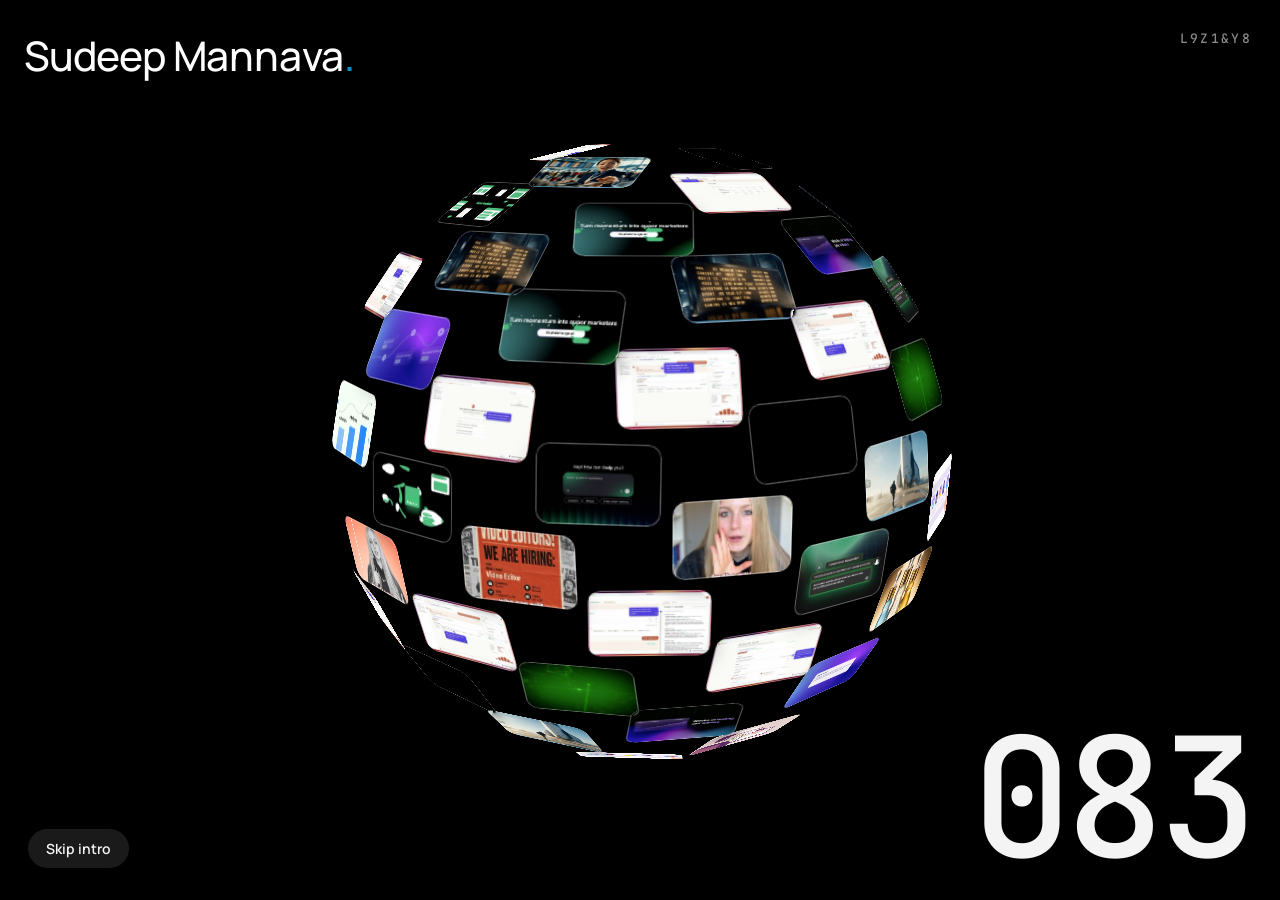
==== commit f5003a60: "About bento rework, tool logos, smaller preview clips, lazy video loading, cache headers Co-Authored" ====
--- a/index.html
+++ b/index.html
@@ -140,22 +140,32 @@
 .ccall:hover{background:var(--brand);color:#fff}
 
 /* about: bento grid (Noku layout) */
-.about-panel .bento{max-width:1060px;margin:0 auto;padding:96px 20px 130px;display:grid;grid-template-columns:repeat(4,minmax(0,1fr));grid-auto-rows:minmax(190px,auto);gap:16px}
-.bx{position:relative;isolation:isolate;overflow:hidden;border-radius:28px;background:#111;box-shadow:inset 0 0 0 1px rgba(255,255,255,.08);padding:22px;
+/* whole grid fits one screen: three rows share the height between the name and the menu */
+.about-panel .bento{max-width:1060px;margin:0 auto;height:max(600px,100vh);padding:84px 20px 92px;display:grid;grid-template-columns:repeat(4,minmax(0,1fr));grid-template-rows:minmax(0,1fr) minmax(0,1fr) minmax(0,1.25fr);gap:14px}
+.bx{position:relative;isolation:isolate;overflow:hidden;min-height:0;border-radius:26px;background:#111;box-shadow:inset 0 0 0 1px rgba(255,255,255,.08);padding:18px 20px;
   display:flex;flex-direction:column;justify-content:space-between;gap:16px;text-align:left;color:var(--fg);
   opacity:0;transform:translateY(18px);transition:opacity .5s,transform .6s cubic-bezier(.2,.8,.2,1),box-shadow .25s}
 .panel.open .bx{opacity:1;transform:none}
 .panel.open .bx:nth-child(2){transition-delay:.05s}.panel.open .bx:nth-child(3){transition-delay:.1s}.panel.open .bx:nth-child(4){transition-delay:.15s}
 .panel.open .bx:nth-child(5){transition-delay:.2s}.panel.open .bx:nth-child(6){transition-delay:.25s}.panel.open .bx:nth-child(7){transition-delay:.3s}.panel.open .bx:nth-child(8){transition-delay:.35s}
+.bx .tag svg{width:13px;height:13px;fill:none;stroke:currentColor;stroke-width:1.5;stroke-linecap:round;stroke-linejoin:round;opacity:.85}
 button.bx{cursor:pointer}button.bx:hover{box-shadow:inset 0 0 0 1px var(--brand)}
-.bx .tag{align-self:flex-start;padding:6px 12px;border-radius:999px;background:rgba(255,255,255,.08);font-size:12px;font-weight:500}
-.bx h3{font-size:22px;font-weight:500;letter-spacing:-.02em;line-height:1.2}
+.bx .tag{align-self:flex-start;display:inline-flex;align-items:center;gap:6px;padding:6px 12px 6px 10px;border-radius:999px;background:rgba(255,255,255,.08);font-size:12px;font-weight:500}
+.bx h3{font-size:clamp(17px,2.4vh,22px);font-weight:500;letter-spacing:-.02em;line-height:1.2}
 .bx small{display:block;margin-top:6px;color:var(--mute);font-size:13px;line-height:1.5}
 .b-profile{grid-column:span 2;grid-row:span 2}
 .who{display:flex;align-items:center;gap:12px}
 .who img{width:48px;height:48px;border-radius:14px;object-fit:cover}
 .who b{display:block;font-size:18px;font-weight:500}.who small{margin-top:0}
-.pitch{font-size:clamp(22px,2.4vw,30px);line-height:1.25;letter-spacing:-.02em;color:#e9e9e9;margin:0}
+.b-profile{justify-content:flex-start}
+.pitchbox{margin-top:8px}
+.pitch{font-size:clamp(20px,min(2.4vw,3.6vh),32px);line-height:1.15;letter-spacing:-.03em;color:#f2f2f2;margin:0;font-weight:500}
+.b-profile .sub{margin:10px 0 0;color:#a9a9a9;font-size:14px;line-height:1.6;max-width:440px}
+.b-profile .pfoot{margin-top:auto;display:flex;align-items:center;justify-content:space-between;gap:12px;flex-wrap:wrap}
+.quote{margin:18px 0 0;padding:14px 16px;border-radius:16px;background:rgba(255,255,255,.04);box-shadow:inset 0 0 0 1px rgba(255,255,255,.08)}
+.quote[hidden]{display:none}
+.quote blockquote{margin:0;font-size:15px;line-height:1.5;color:#e6e6e6}
+.quote figcaption{margin-top:8px;font-size:12px;color:var(--mute)}
 .avail{align-self:flex-start;display:flex;align-items:center;gap:8px;padding:8px 14px;border-radius:999px;background:rgba(255,255,255,.08);font-size:13px}
 .avail i{width:8px;height:8px;border-radius:50%;background:#3ddc84;box-shadow:0 0 0 0 rgba(61,220,132,.6);animation:pulse 2s infinite}
 @keyframes pulse{70%{box-shadow:0 0 0 8px rgba(61,220,132,0)}100%{box-shadow:0 0 0 0 rgba(61,220,132,0)}}
@@ -163,19 +173,38 @@
 .b-work .peek{position:absolute;right:-30px;top:26px;width:58%;border-radius:14px;z-index:-1;opacity:.9;transform:rotate(-4deg);
   box-shadow:0 20px 50px rgba(0,0,0,.6);-webkit-mask:linear-gradient(90deg,transparent,#000 30%);mask:linear-gradient(90deg,transparent,#000 30%);transition:transform .5s}
 .b-work:hover .peek{transform:rotate(-2deg) translateY(-4px)}
-.tools{display:flex;flex-wrap:wrap;gap:6px;margin-top:10px}
-.tools span{padding:5px 10px;border-radius:8px;background:rgba(255,255,255,.06);font-size:12px;color:#cfcfcf}
+.b-tools{grid-column:span 2}
+.marquee{margin:14px -20px 2px;overflow-x:auto;overscroll-behavior-x:contain;scrollbar-width:none;cursor:grab;touch-action:pan-x;padding:0 20px;-webkit-mask:linear-gradient(90deg,transparent,#000 12%,#000 88%,transparent);mask:linear-gradient(90deg,transparent,#000 12%,#000 88%,transparent)}
+.marquee::-webkit-scrollbar{display:none}
+.marquee.drag{cursor:grabbing}
+.track{display:flex;gap:10px;width:max-content}
+.tl img{pointer-events:none}
+.tl{display:flex;align-items:center;gap:9px;padding:6px 12px 6px 6px;border-radius:14px;background:rgba(255,255,255,.05);box-shadow:inset 0 0 0 1px rgba(255,255,255,.07);white-space:nowrap}
+.tl img{width:28px;height:28px;padding:4px;border-radius:9px;background:rgba(255,255,255,.06);object-fit:contain}
+.tl em{font-style:normal;font-size:13px;color:#d6d6d6}
+/* brand accurate tiles: Adobe icons are full app tiles, single colour marks sit on their brand colour */
+.tl img[src$="bolt.svg"],.tl img[src$="aftereffects.svg"],.tl img[src$="premiere.svg"],.tl img[src$="illustrator.svg"],.tl img[src$="photoshop.svg"]{padding:0;background:none;border-radius:7px}
+.tl img[src$="framer.svg"],.tl img[src$="openai.svg"]{background:#000;padding:6px}
+.tl img[src$="davinci.svg"]{background:#233A51;padding:5px}
+.tl img[src$="cinema4d.svg"]{background:#011A6A;padding:5px}
+.tl img[src$="claude.svg"]{background:#262624;padding:5px}
+.tl img[src$="blender.svg"],.tl img[src$="figma.svg"]{background:#fff;padding:5px}
 .elsewhere{display:grid;grid-template-columns:repeat(2,46px);gap:10px;align-self:center;margin:auto 0}
-.cicon.c-reel{color:#fff;background:rgba(255,255,255,.08);box-shadow:inset 0 0 0 1px rgba(255,255,255,.25)}
-.b-contact{justify-content:space-between;box-shadow:none}
+.b-contact{grid-column:span 2;justify-content:flex-start;box-shadow:none}
+.b-contact > div:first-of-type{margin-top:auto}
+.b-contact .cmail{display:inline-block;margin-top:6px;color:rgba(255,255,255,.85);font-size:15px;text-decoration:none}
+.crow2{display:flex;flex-wrap:wrap;align-items:center;gap:8px;margin-top:14px}
+.b-contact .cicon{width:42px;height:42px;border-radius:13px}.b-contact .cicon svg{width:20px;height:20px}
+.b-contact .ccall{height:42px;padding:0 18px;margin-left:auto}
+.b-contact .cicon{background:rgba(0,0,0,.22);box-shadow:inset 0 0 0 1px rgba(255,255,255,.35);color:#fff}
 .b-contact::before{content:"";position:absolute;inset:-35%;z-index:-1;filter:blur(30px);animation:cflow 14s ease-in-out infinite alternate;
   background:radial-gradient(40% 40% at 22% 28%,#7fe0ff,transparent 70%),radial-gradient(42% 42% at 80% 18%,#b48cff,transparent 70%),
     radial-gradient(50% 50% at 72% 78%,#0094C6,transparent 70%),radial-gradient(45% 45% at 18% 86%,#ff8fd6,transparent 70%),#2b46ff}
 .b-contact .tag{background:rgba(255,255,255,.22)}
-.b-contact h3{font-size:26px;color:#fff}
+.b-contact h3{font-size:clamp(18px,2.8vh,24px);line-height:1.2;color:#fff}
 @media (max-width:900px){
-  .about-panel .bento{grid-template-columns:repeat(2,minmax(0,1fr));padding:80px 16px 120px;gap:12px}
-  .b-profile,.b-work{grid-column:span 2}.b-profile{grid-row:auto}
+  .about-panel .bento{height:auto;grid-template-rows:none;grid-template-columns:repeat(2,minmax(0,1fr));padding:80px 16px 120px;gap:12px}
+  .b-profile,.b-work,.b-tools,.b-contact{grid-column:span 2}.b-profile{grid-row:auto}
 }
 
 /* project viewer */
@@ -190,7 +219,7 @@
 /* reels: one column, tall player and its info on top, suggestions below (the viewer scrolls) */
 .viewer.vertical{grid-template-columns:var(--mw);grid-auto-rows:max-content;align-content:start;overflow-y:auto}
 /* the reel page scrolls under the top bar: fade it out behind the name and Back */
-:root.vertical-view .top.in::before{content:"";position:fixed;left:0;right:0;top:0;height:96px;background:linear-gradient(#000 55%,rgba(0,0,0,0));z-index:-1;pointer-events:none}
+body:has(.panel.open) .top::before,:root.vertical-view .top.in::before{content:"";position:fixed;left:0;right:0;top:0;height:96px;background:linear-gradient(#000 55%,rgba(0,0,0,0));z-index:-1;pointer-events:none}
 .viewer.vertical .vside{margin-top:12px;overflow:visible}
 .sarrow{display:none}
 /* reels: one row of 3 suggestions, arrows scroll to the next 3 */
@@ -347,21 +376,34 @@
 <section class="panel about-panel" id="p-about"><div class="bento">
   <div class="bx b-profile">
     <div class="who"><img src="images/avatar.jpg" alt="Sudeep Mannava"><div><b>Sudeep Mannava</b><small>Motion Designer</small></div></div>
-    <p class="pitch">Motion designer crafting launch films, product walkthroughs and AI video ads for SaaS teams and brands.</p>
-    <span class="avail"><i></i>Available for new projects</span>
+    <div class="pitchbox">
+      <p class="pitch">I turn complex software into launch films people actually watch.</p>
+      <p class="sub">Motion design and AI video for SaaS startups and brands. Clear stories, premium polish and fast turnarounds, from script to final render.</p>
+    </div>
+    <!-- Testimonial: fill in a real client quote, then remove the hidden attribute -->
+    <figure class="quote" hidden>
+      <blockquote>CLIENT QUOTE</blockquote>
+      <figcaption>Name, Role at Company</figcaption>
+    </figure>
+    <div class="pfoot">
+      <span class="avail"><i></i>Available for new projects</span>
+    </div>
   </div>
-  <div class="bx"><span class="tag">Experience</span><div><h3>2+ yrs</h3><small>Product design and motion</small></div></div>
-  <div class="bx"><span class="tag">Location</span><div><h3>India</h3><small>Working remotely, GMT+5:30</small></div></div>
-  <button class="bx b-work" data-go="work"><span class="tag">Work</span><img class="peek" src="videos/covers/reel-1.jpg" alt=""><div><h3>Selected works</h3><small>Product launches, SaaS motion, AI video</small></div></button>
-  <div class="bx"><span class="tag">Tools</span><div><h3>What I work with</h3><div class="tools"><span>After Effects</span><span>Premiere Pro</span><span>Blender</span><span>Figma</span><span>AI video</span></div></div></div>
-  <div class="bx"><span class="tag">Elsewhere</span><div class="elsewhere">
+  <div class="bx"><span class="tag"><svg viewBox="0 0 16 16"><rect x="2" y="5" width="12" height="9" rx="2"/><path d="M6 5V3.5A1.5 1.5 0 0 1 7.5 2h1A1.5 1.5 0 0 1 10 3.5V5M2 9h12"/></svg>Experience</span><div><h3>3+ yrs</h3><small>Launch films and product motion for SaaS, fintech and health tech</small></div></div>
+  <div class="bx"><span class="tag"><svg viewBox="0 0 16 16"><path d="M8 14.5s5-4.3 5-8.2a5 5 0 0 0-10 0c0 3.9 5 8.2 5 8.2z"/><circle cx="8" cy="6.3" r="1.8"/></svg>Location</span><div><h3>India</h3><small>Working with teams worldwide, GMT+5:30</small></div></div>
+  <button class="bx b-work" data-go="work"><span class="tag"><svg viewBox="0 0 16 16"><rect x="2" y="2" width="5" height="5" rx="1.2"/><rect x="9" y="2" width="5" height="5" rx="1.2"/><rect x="2" y="9" width="5" height="5" rx="1.2"/><rect x="9" y="9" width="5" height="5" rx="1.2"/></svg>Work</span><img class="peek" src="videos/covers/reel-1.jpg" alt=""><div><h3>Selected works</h3><small>Launch films, product walkthroughs and AI ads that convert</small></div></button>
+  <div class="bx b-tools"><span class="tag"><svg viewBox="0 0 16 16"><path d="M10.5 2.2a3.3 3.3 0 0 0-3.9 4.4L2.4 10.8a1.4 1.4 0 0 0 2 2l4.2-4.2a3.3 3.3 0 0 0 4.4-3.9l-2 2-1.8-.4-.4-1.8z"/></svg>Tools</span><div><h3>What I work with</h3><small>Industry standard motion and 3D tools, plus the latest AI video models.</small>
+    <div class="marquee" aria-label="After Effects, Premiere Pro, Illustrator, Photoshop, Blender, Cinema 4D, DaVinci Resolve, Figma, Framer, Claude, OpenAI, Lovable, Bolt"><div class="track"><span class="tl"><img src="images/tools/aftereffects.svg" alt=""><em>After Effects</em></span><span class="tl"><img src="images/tools/premiere.svg" alt=""><em>Premiere Pro</em></span><span class="tl"><img src="images/tools/illustrator.svg" alt=""><em>Illustrator</em></span><span class="tl"><img src="images/tools/photoshop.svg" alt=""><em>Photoshop</em></span><span class="tl"><img src="images/tools/blender.svg" alt=""><em>Blender</em></span><span class="tl"><img src="images/tools/cinema4d.svg" alt=""><em>Cinema 4D</em></span><span class="tl"><img src="images/tools/davinci.svg" alt=""><em>DaVinci Resolve</em></span><span class="tl"><img src="images/tools/figma.svg" alt=""><em>Figma</em></span><span class="tl"><img src="images/tools/framer.svg" alt=""><em>Framer</em></span><span class="tl"><img src="images/tools/claude.svg" alt=""><em>Claude</em></span><span class="tl"><img src="images/tools/openai.svg" alt=""><em>OpenAI</em></span><span class="tl"><img src="images/tools/lovable.svg" alt=""><em>Lovable</em></span><span class="tl"><img src="images/tools/bolt.svg" alt=""><em>Bolt</em></span><span class="tl" aria-hidden="true"><img src="images/tools/aftereffects.svg" alt=""><em>After Effects</em></span><span class="tl" aria-hidden="true"><img src="images/tools/premiere.svg" alt=""><em>Premiere Pro</em></span><span class="tl" aria-hidden="true"><img src="images/tools/illustrator.svg" alt=""><em>Illustrator</em></span><span class="tl" aria-hidden="true"><img src="images/tools/photoshop.svg" alt=""><em>Photoshop</em></span><span class="tl" aria-hidden="true"><img src="images/tools/blender.svg" alt=""><em>Blender</em></span><span class="tl" aria-hidden="true"><img src="images/tools/cinema4d.svg" alt=""><em>Cinema 4D</em></span><span class="tl" aria-hidden="true"><img src="images/tools/davinci.svg" alt=""><em>DaVinci Resolve</em></span><span class="tl" aria-hidden="true"><img src="images/tools/figma.svg" alt=""><em>Figma</em></span><span class="tl" aria-hidden="true"><img src="images/tools/framer.svg" alt=""><em>Framer</em></span><span class="tl" aria-hidden="true"><img src="images/tools/claude.svg" alt=""><em>Claude</em></span><span class="tl" aria-hidden="true"><img src="images/tools/openai.svg" alt=""><em>OpenAI</em></span><span class="tl" aria-hidden="true"><img src="images/tools/lovable.svg" alt=""><em>Lovable</em></span><span class="tl" aria-hidden="true"><img src="images/tools/bolt.svg" alt=""><em>Bolt</em></span></div></div></div></div>
+  <div class="bx b-contact"><span class="tag"><svg viewBox="0 0 16 16"><rect x="1.5" y="3" width="13" height="10" rx="2"/><path d="M2 4.5l6 4.5 6-4.5"/></svg>Contact</span>
+    <div><h3>Let's make your next launch unmissable</h3><a class="cmail" href="mailto:nagasaisudeep@gmail.com">nagasaisudeep@gmail.com</a></div>
+    <div class="crow2">
+
     <a class="cicon c-in" href="https://www.linkedin.com/in/sudeep-mannava-49bb0a256/" target="_blank" rel="noopener" aria-label="LinkedIn"><svg viewBox="0 0 24 24" fill="currentColor"><path d="M4.5 9h3v11h-3zM6 3.5a1.8 1.8 0 1 1 0 3.6 1.8 1.8 0 0 1 0-3.6zM10 9h2.9v1.5h.1c.4-.8 1.4-1.7 3-1.7 3.2 0 3.8 2.1 3.8 4.8V20h-3v-5.6c0-1.3 0-3-1.8-3s-2.1 1.4-2.1 2.9V20h-3z"/></svg></a>
     <a class="cicon c-wa" href="https://wa.me/917989193704" target="_blank" rel="noopener" aria-label="WhatsApp"><svg viewBox="0 0 24 24" fill="none" stroke="currentColor" stroke-width="1.8" stroke-linejoin="round"><path d="M4 20l1.2-3.8A8 8 0 1 1 8 19z"/><path d="M9 8.5c0 3.5 3 6.5 6.5 6.5l1-1.5-2-1-1 1c-1-.4-2.6-2-3-3l1-1-1-2z" fill="currentColor" stroke="none"/></svg></a>
     <a class="cicon c-mail" href="mailto:nagasaisudeep@gmail.com" aria-label="Email"><svg viewBox="0 0 24 24" fill="none" stroke="currentColor" stroke-width="1.8" stroke-linejoin="round"><rect x="3" y="5" width="18" height="14" rx="3"/><path d="M4 7l8 6 8-6"/></svg></a>
-    <a class="cicon c-reel" href="reels.html" aria-label="Reels"><svg viewBox="0 0 24 24" fill="currentColor"><rect x="4" y="3" width="7" height="18" rx="2"/><rect x="13" y="3" width="7" height="18" rx="2"/></svg></a>
-  </div></div>
-  <div class="bx"><span class="tag">About</span><div><h3>The story so far</h3><small>Two years turning complex software into short films people actually watch, now mixing motion design with AI video.</small></div></div>
-  <button class="bx b-contact" data-go="contact"><span class="tag">Contact</span><h3>Let's work together</h3></button>
+      <a class="ccall" href="mailto:nagasaisudeep@gmail.com?subject=Let%27s%20arrange%20a%20call">Arrange a call</a>
+    </div>
+  </div>
 </div></section>
 
 <section class="panel" id="p-services"><div class="in">
@@ -463,7 +505,7 @@
 const WALL = CLIPS.map((c, i) => c.reel ? -1 : i).filter(i => i >= 0);
 const vids = CLIPS.map(p => {
   const v = document.createElement('video');
-  Object.assign(v, { src: `videos/previews/${p.preview}.mp4`, muted: true, loop: true, playsInline: true, preload: p.reel ? 'none' : 'auto' });
+  Object.assign(v, { src: `videos/previews/${p.preview}.mp4`, muted: true, loop: true, playsInline: true, preload: 'none' });   // nothing downloads until its tile is on screen (the frame loop plays visible ones)
   srcBox.appendChild(v);
   return v;
 });
@@ -704,6 +746,24 @@
   document.querySelectorAll('.panel').forEach(p => p.classList.remove('open')); btns.forEach(x => x.classList.remove('on'));
   if (!was && b.dataset.p !== 'work') { document.getElementById(id).classList.add('open'); b.classList.add('on'); }
 });
+// tools row: drifts on its own, pauses on hover, and can be dragged, swiped or wheeled; loops seamlessly
+(() => {
+  const m = document.querySelector('.marquee'); if (!m) return;
+  let hover = false, drag = false, lx = 0;
+  const loop = () => { const half = m.scrollWidth / 2; if (m.scrollLeft >= half) m.scrollLeft -= half; else if (m.scrollLeft <= 0) m.scrollLeft += half; };
+  m.addEventListener('pointerenter', () => hover = true);
+  m.addEventListener('pointerleave', () => { hover = false; drag = false; m.classList.remove('drag'); });
+  m.addEventListener('pointerdown', e => { if (e.pointerType !== 'mouse') return; drag = true; lx = e.clientX; m.classList.add('drag'); });
+  addEventListener('pointerup', () => { drag = false; m.classList.remove('drag'); });
+  m.addEventListener('pointermove', e => { if (!drag) return; m.scrollLeft -= e.clientX - lx; lx = e.clientX; loop(); });
+  m.addEventListener('wheel', e => { e.preventDefault(); e.stopPropagation(); m.scrollLeft += e.deltaX || e.deltaY; loop(); }, { passive: false });
+  m.addEventListener('scroll', loop, { passive: true });
+  let acc = 0;
+  (function tick() {
+    if (!hover && document.getElementById('p-about').classList.contains('open')) { acc += .5; if (acc >= 1) { m.scrollLeft += Math.floor(acc); acc %= 1; loop(); } }
+    requestAnimationFrame(tick);
+  })();
+})();
 document.querySelectorAll('.bx[data-go]').forEach(b => b.onclick = () => document.querySelector(`.dock [data-p="${b.dataset.go}"]`).click());
 document.getElementById('p-about').addEventListener('click', e => { if (e.target.classList.contains('bento') || e.target.id === 'p-about') document.querySelector('.dock [data-p="about"]').click(); });
 document.getElementById('p-contact').addEventListener('click', e => { if (e.target.classList.contains('cwrap') || e.target.id === 'p-contact') document.querySelector('.dock [data-p="contact"]').click(); });
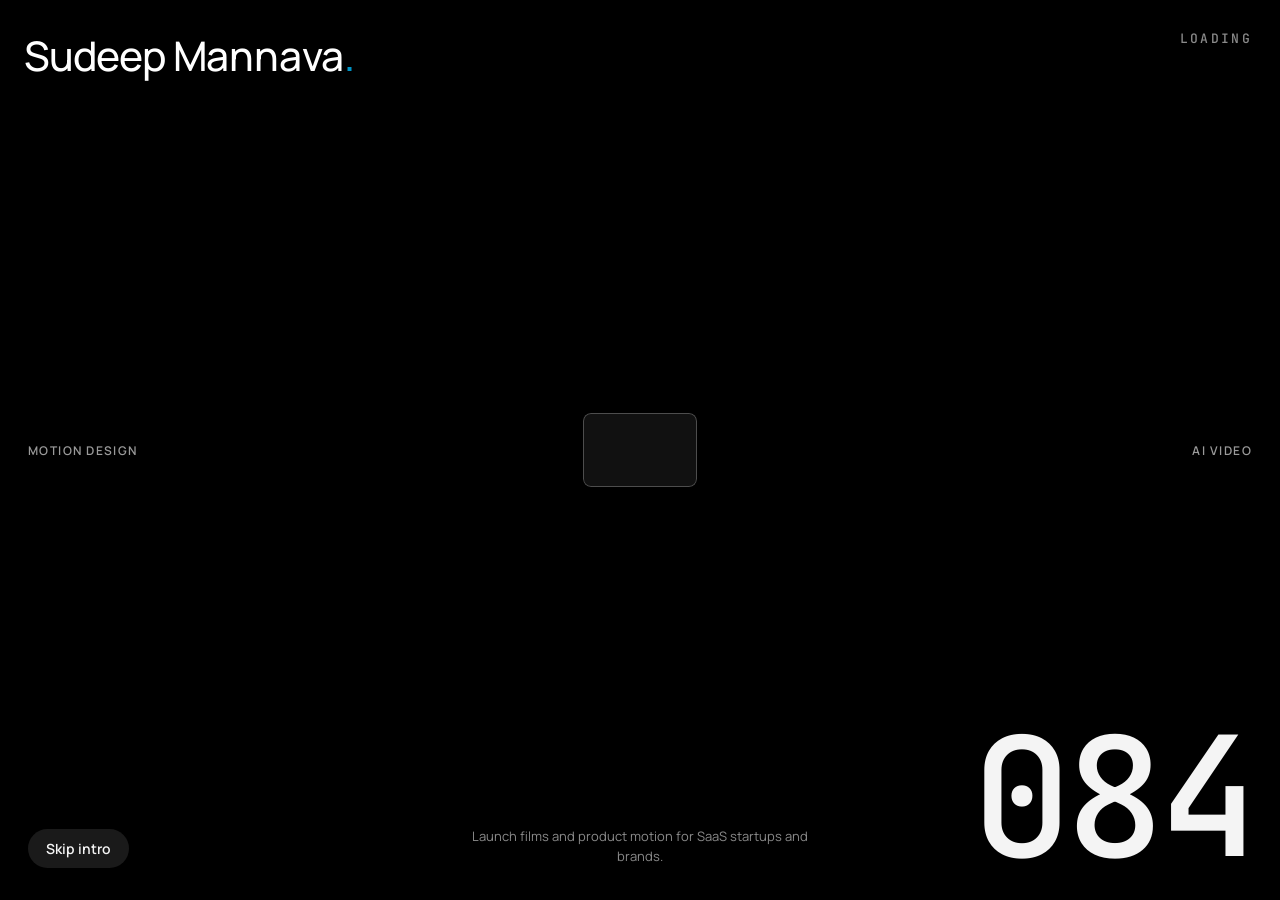
==== commit a9fe89f2: "Cappen style loader, clients card, look at mouse profile clip, contact links New loader: flipbook sq" ====
--- a/index.html
+++ b/index.html
@@ -32,7 +32,8 @@
 .badge span{writing-mode:vertical-rl;transform:rotate(180deg)}
 
 /* intro */
-.intro{position:fixed;inset:0;z-index:15;display:grid;place-items:center;pointer-events:none;transition:opacity .8s}
+/* kept only for screen readers and search: the name and role are not drawn over the wall */
+.intro{position:absolute;width:1px;height:1px;overflow:hidden;clip:rect(0 0 0 0);white-space:nowrap}
 .intro h1{font-size:clamp(28px,4vw,56px);font-weight:600;letter-spacing:-.04em;text-align:center;line-height:1.05}
 .intro p{color:var(--mute);text-align:center;margin-top:14px;font-size:14px}
 .intro.gone{opacity:0}
@@ -64,16 +65,21 @@
 .logo{transform-origin:0 50%;transition:transform 1.1s cubic-bezier(.65,0,.25,1)}
 #loader{position:fixed;inset:0;z-index:60;background:#000;transition:background .9s}
 #loader.out{background:rgba(0,0,0,0);pointer-events:none}
-.g-stage{position:absolute;inset:0;perspective:1200px;display:grid;place-items:center;pointer-events:none}
-.globe{position:relative;width:0;height:0;transform-style:preserve-3d}
-.gcard{position:absolute;width:96px;height:62px;left:-48px;top:-31px;border-radius:10px;background:#111 center/cover;backface-visibility:hidden;
-  box-shadow:inset 0 0 0 1px rgba(255,255,255,.35),0 6px 18px rgba(0,0,0,.4);opacity:0;transform:scale(.1);
-  transition:transform 1.2s cubic-bezier(.2,.8,.2,1),opacity .6s}
+.g-stage{position:absolute;inset:0;pointer-events:none}
+.globe{position:absolute;left:50%;top:50%;width:0;height:0}
+/* one square flicks through the covers like a flipbook, then unfolds into a column */
+.gcard{position:absolute;width:var(--w);height:var(--h);left:calc(var(--w) / -2);top:calc(var(--h) / -2);border-radius:8px;will-change:transform;background:#111 center/cover;
+  box-shadow:inset 0 0 0 1px rgba(255,255,255,.25);transition:transform 1.2s cubic-bezier(.22,1,.36,1),opacity .6s}
+.gcard.flip{transform:scale(.6);transition:transform 1.8s cubic-bezier(.22,1,.36,1)}
+.ld-side{position:absolute;top:50%;transform:translateY(-50%);font-size:12px;font-weight:600;letter-spacing:.12em;color:#9a9a9a;transition:opacity .4s}
+.ld-side.l{left:28px}.ld-side.r{right:28px}
+.ld-tag{position:absolute;left:50%;bottom:34px;transform:translateX(-50%);width:min(340px,80vw);text-align:center;font-size:13px;line-height:1.5;color:#8a8a8a;transition:opacity .4s}
+#loader.out .ld-side,#loader.out .ld-tag,#loader.spread .ld-side,#loader.spread .ld-tag,#loader.spread .ld-meter,#loader.spread .ld-cap,#loader.spread .ld-skip{opacity:0;pointer-events:none}
 .ld-meter{position:absolute;right:28px;bottom:20px;text-align:right;transition:opacity .4s}
 .ld-cap{position:absolute;top:32px;right:28px;font:500 13px/1 "JetBrains Mono",ui-monospace,monospace;letter-spacing:.18em;color:#8a8a8a;transition:opacity .4s}
 .ld-count{display:flex;justify-content:flex-end;font:500 clamp(84px,13vw,190px)/1 "JetBrains Mono",ui-monospace,monospace;font-variant-numeric:tabular-nums;letter-spacing:-.04em}
 .ld-count .digit{display:inline-block;height:1em;overflow:hidden}
-.ld-count .strip{display:flex;flex-direction:column;transition:transform .5s cubic-bezier(.2,.8,.2,1)}
+.ld-count .strip{display:flex;flex-direction:column;transition:transform .16s ease-out}
 .ld-count .strip span{display:block;height:1em}
 .ld-skip{position:absolute;left:28px;bottom:32px;padding:10px 18px;border-radius:999px;background:rgba(255,255,255,.1);font-size:14px;font-weight:600;transition:opacity .4s,background .2s}
 .ld-skip:hover{background:rgba(255,255,255,.2)}
@@ -81,7 +87,7 @@
 /* cards leaving the globe for their wall tiles; same perspective as #wall so they land exactly */
 .flyers{position:fixed;inset:0;z-index:61;perspective:1400px;pointer-events:none}
 .flyer{position:absolute;left:0;top:0;border-radius:26px;background:#111 center/cover;box-shadow:inset 0 0 0 1.5px rgba(255,255,255,.3)}
-@media (max-width:640px){.ld-cap{top:24px;right:18px}.ld-meter{right:18px;bottom:14px}.ld-skip{left:18px;bottom:22px}.gcard{width:62px;height:40px;left:-31px;top:-20px;border-radius:7px}}
+@media (max-width:640px){.ld-cap{top:24px;right:18px}.ld-meter{right:18px;bottom:14px}.ld-skip{left:18px;bottom:22px}.ld-side{display:none}}
 
 /* glass rim: bright edge with a soft iridescent sheen, like thick glass */
 .glass::before{content:"";position:absolute;inset:0;border-radius:inherit;padding:2px;z-index:3;pointer-events:none;
@@ -155,9 +161,11 @@
 .bx small{display:block;margin-top:6px;color:var(--mute);font-size:13px;line-height:1.5}
 .b-profile{grid-column:span 2;grid-row:span 2}
 .who{display:flex;align-items:center;gap:12px}
-.who img{width:48px;height:48px;border-radius:14px;object-fit:cover}
+.who img{width:68px;height:68px;border-radius:16px;object-fit:cover;padding-top:2px;background:#fff;box-shadow:0 0 0 2px rgba(255,255,255,.12)}
 .who b{display:block;font-size:18px;font-weight:500}.who small{margin-top:0}
-.b-profile{justify-content:flex-start}
+.b-profile{justify-content:flex-start;padding:0;overflow:hidden;background:#000}
+.look{position:absolute;inset:0;width:100%;height:100%}
+  font:700 15px Manrope,system-ui,sans-serif;letter-spacing:.14em;text-transform:uppercase;color:transparent;-webkit-text-stroke:1px #cfcfcf;transition:color .25s}
 .pitchbox{margin-top:8px}
 .pitch{font-size:clamp(20px,min(2.4vw,3.6vh),32px);line-height:1.15;letter-spacing:-.03em;color:#f2f2f2;margin:0;font-weight:500}
 .b-profile .sub{margin:10px 0 0;color:#a9a9a9;font-size:14px;line-height:1.6;max-width:440px}
@@ -174,6 +182,11 @@
   box-shadow:0 20px 50px rgba(0,0,0,.6);-webkit-mask:linear-gradient(90deg,transparent,#000 30%);mask:linear-gradient(90deg,transparent,#000 30%);transition:transform .5s}
 .b-work:hover .peek{transform:rotate(-2deg) translateY(-4px)}
 .b-tools{grid-column:span 2}
+.cl-rot{position:relative;height:52px;margin-top:12px;overflow:hidden}
+.cl{position:absolute;inset:0;display:flex;align-items:center;gap:12px;opacity:0;transform:translateY(100%);filter:blur(6px);transition:transform .7s cubic-bezier(.2,.8,.2,1),opacity .7s,filter .7s}
+.cl.on{opacity:1;transform:none;filter:none}
+.cl.out{opacity:0;transform:translateY(-100%);filter:blur(6px)}
+.cl img{height:34px;max-width:100%;object-fit:contain;object-position:left center}
 .marquee{margin:14px -20px 2px;overflow-x:auto;overscroll-behavior-x:contain;scrollbar-width:none;cursor:grab;touch-action:pan-x;padding:0 20px;-webkit-mask:linear-gradient(90deg,transparent,#000 12%,#000 88%,transparent);mask:linear-gradient(90deg,transparent,#000 12%,#000 88%,transparent)}
 .marquee::-webkit-scrollbar{display:none}
 .marquee.drag{cursor:grabbing}
@@ -183,7 +196,7 @@
 .tl img{width:28px;height:28px;padding:4px;border-radius:9px;background:rgba(255,255,255,.06);object-fit:contain}
 .tl em{font-style:normal;font-size:13px;color:#d6d6d6}
 /* brand accurate tiles: Adobe icons are full app tiles, single colour marks sit on their brand colour */
-.tl img[src$="bolt.svg"],.tl img[src$="aftereffects.svg"],.tl img[src$="premiere.svg"],.tl img[src$="illustrator.svg"],.tl img[src$="photoshop.svg"]{padding:0;background:none;border-radius:7px}
+.tl img[src$="bolt.svg"],.tl img[src$="higgsfield.png"],.tl img[src$="magnific.png"],.tl img[src$="aftereffects.svg"],.tl img[src$="premiere.svg"],.tl img[src$="illustrator.svg"],.tl img[src$="photoshop.svg"]{padding:0;background:none;border-radius:7px}
 .tl img[src$="framer.svg"],.tl img[src$="openai.svg"]{background:#000;padding:6px}
 .tl img[src$="davinci.svg"]{background:#233A51;padding:5px}
 .tl img[src$="cinema4d.svg"]{background:#011A6A;padding:5px}
@@ -346,9 +359,14 @@
 </head>
 <body>
 <script>if (new URLSearchParams(location.search).get('from') === 'reels') document.documentElement.classList.add('from-reels');
-if (!matchMedia('(prefers-reduced-motion: reduce)').matches && location.hash.length < 2) document.documentElement.classList.add('loading', 'loader-ui');</script>
+// the loading intro plays on every fresh open or reload; arriving from Reels or opening About inside the site goes straight in
+{ const nav = performance.getEntriesByType('navigation')[0], reload = nav && nav.type === 'reload';
+  let fromSite = false; try { fromSite = new URL(document.referrer).origin === location.origin; } catch (e) {}
+  if (!matchMedia('(prefers-reduced-motion: reduce)').matches && location.hash.length < 2 && !location.search && (reload || !fromSite)) document.documentElement.classList.add('loading', 'loader-ui'); }</script>
 <div id="loader" role="status" aria-label="Loading reels">
   <div class="g-stage"><div class="globe" id="globe"></div></div>
+  <span class="ld-side l" aria-hidden="true">MOTION DESIGN</span><span class="ld-side r" aria-hidden="true">AI VIDEO</span>
+  <p class="ld-tag" aria-hidden="true">Launch films and product motion for SaaS startups and brands.</p>
   <button class="ld-skip">Skip intro</button>
   <span class="ld-cap" aria-hidden="true">LOADING</span>
   <div class="ld-meter" aria-hidden="true">
@@ -360,7 +378,7 @@
 
 <header class="top"><div class="logo">Sudeep Mannava<i>.</i></div><button class="back" aria-label="Back to all work">Back</button></header>
 
-<div class="intro" id="intro"><div><h1>Sudeep Mannava<br>Motion Designer</h1><p>Drag to explore</p></div></div>
+<div class="intro" id="intro"><div><h1>Sudeep Mannava<br>Motion Designer</h1></div></div>
 
 <div class="bg-grid" aria-hidden="true"></div>
 <div id="wall"></div>
@@ -374,34 +392,29 @@
 </nav>
 
 <section class="panel about-panel" id="p-about"><div class="bento">
+  <!-- profile: a short clip of Sudeep looking around; the frame shown follows the mouse so he looks at the pointer -->
   <div class="bx b-profile">
-    <div class="who"><img src="images/avatar.jpg" alt="Sudeep Mannava"><div><b>Sudeep Mannava</b><small>Motion Designer</small></div></div>
-    <div class="pitchbox">
-      <p class="pitch">I turn complex software into launch films people actually watch.</p>
-      <p class="sub">Motion design and AI video for SaaS startups and brands. Clear stories, premium polish and fast turnarounds, from script to final render.</p>
-    </div>
+    <canvas class="look" role="img" aria-label="Sudeep Mannava"></canvas>
     <!-- Testimonial: fill in a real client quote, then remove the hidden attribute -->
     <figure class="quote" hidden>
       <blockquote>CLIENT QUOTE</blockquote>
       <figcaption>Name, Role at Company</figcaption>
     </figure>
-    <div class="pfoot">
-      <span class="avail"><i></i>Available for new projects</span>
-    </div>
   </div>
   <div class="bx"><span class="tag"><svg viewBox="0 0 16 16"><rect x="2" y="5" width="12" height="9" rx="2"/><path d="M6 5V3.5A1.5 1.5 0 0 1 7.5 2h1A1.5 1.5 0 0 1 10 3.5V5M2 9h12"/></svg>Experience</span><div><h3>3+ yrs</h3><small>Launch films and product motion for SaaS, fintech and health tech</small></div></div>
-  <div class="bx"><span class="tag"><svg viewBox="0 0 16 16"><path d="M8 14.5s5-4.3 5-8.2a5 5 0 0 0-10 0c0 3.9 5 8.2 5 8.2z"/><circle cx="8" cy="6.3" r="1.8"/></svg>Location</span><div><h3>India</h3><small>Working with teams worldwide, GMT+5:30</small></div></div>
+  <div class="bx b-clients"><span class="tag"><svg viewBox="0 0 16 16"><path d="M2.5 13.5v-1a3 3 0 0 1 3-3h1a3 3 0 0 1 3 3v1M10.5 9.6a3 3 0 0 1 3 2.9v1"/><circle cx="6" cy="5" r="2.4"/><path d="M10.4 2.7a2.4 2.4 0 0 1 0 4.6"/></svg>Clients</span><div><h3>Trusted by</h3><div class="cl-rot" aria-label="Turgo, AionQ, Quartica, Tiramai"><span class="cl on"><img src="logos/turgo-white.svg" alt="Turgo"></span><span class="cl"><img src="logos/aionq-white.svg" alt="AionQ"></span><span class="cl"><img src="logos/quartica.svg" alt="Quartica"></span><span class="cl"><img src="logos/tiramai.svg" alt="Tiramai"></span></div></div></div>
   <button class="bx b-work" data-go="work"><span class="tag"><svg viewBox="0 0 16 16"><rect x="2" y="2" width="5" height="5" rx="1.2"/><rect x="9" y="2" width="5" height="5" rx="1.2"/><rect x="2" y="9" width="5" height="5" rx="1.2"/><rect x="9" y="9" width="5" height="5" rx="1.2"/></svg>Work</span><img class="peek" src="videos/covers/reel-1.jpg" alt=""><div><h3>Selected works</h3><small>Launch films, product walkthroughs and AI ads that convert</small></div></button>
   <div class="bx b-tools"><span class="tag"><svg viewBox="0 0 16 16"><path d="M10.5 2.2a3.3 3.3 0 0 0-3.9 4.4L2.4 10.8a1.4 1.4 0 0 0 2 2l4.2-4.2a3.3 3.3 0 0 0 4.4-3.9l-2 2-1.8-.4-.4-1.8z"/></svg>Tools</span><div><h3>What I work with</h3><small>Industry standard motion and 3D tools, plus the latest AI video models.</small>
-    <div class="marquee" aria-label="After Effects, Premiere Pro, Illustrator, Photoshop, Blender, Cinema 4D, DaVinci Resolve, Figma, Framer, Claude, OpenAI, Lovable, Bolt"><div class="track"><span class="tl"><img src="images/tools/aftereffects.svg" alt=""><em>After Effects</em></span><span class="tl"><img src="images/tools/premiere.svg" alt=""><em>Premiere Pro</em></span><span class="tl"><img src="images/tools/illustrator.svg" alt=""><em>Illustrator</em></span><span class="tl"><img src="images/tools/photoshop.svg" alt=""><em>Photoshop</em></span><span class="tl"><img src="images/tools/blender.svg" alt=""><em>Blender</em></span><span class="tl"><img src="images/tools/cinema4d.svg" alt=""><em>Cinema 4D</em></span><span class="tl"><img src="images/tools/davinci.svg" alt=""><em>DaVinci Resolve</em></span><span class="tl"><img src="images/tools/figma.svg" alt=""><em>Figma</em></span><span class="tl"><img src="images/tools/framer.svg" alt=""><em>Framer</em></span><span class="tl"><img src="images/tools/claude.svg" alt=""><em>Claude</em></span><span class="tl"><img src="images/tools/openai.svg" alt=""><em>OpenAI</em></span><span class="tl"><img src="images/tools/lovable.svg" alt=""><em>Lovable</em></span><span class="tl"><img src="images/tools/bolt.svg" alt=""><em>Bolt</em></span><span class="tl" aria-hidden="true"><img src="images/tools/aftereffects.svg" alt=""><em>After Effects</em></span><span class="tl" aria-hidden="true"><img src="images/tools/premiere.svg" alt=""><em>Premiere Pro</em></span><span class="tl" aria-hidden="true"><img src="images/tools/illustrator.svg" alt=""><em>Illustrator</em></span><span class="tl" aria-hidden="true"><img src="images/tools/photoshop.svg" alt=""><em>Photoshop</em></span><span class="tl" aria-hidden="true"><img src="images/tools/blender.svg" alt=""><em>Blender</em></span><span class="tl" aria-hidden="true"><img src="images/tools/cinema4d.svg" alt=""><em>Cinema 4D</em></span><span class="tl" aria-hidden="true"><img src="images/tools/davinci.svg" alt=""><em>DaVinci Resolve</em></span><span class="tl" aria-hidden="true"><img src="images/tools/figma.svg" alt=""><em>Figma</em></span><span class="tl" aria-hidden="true"><img src="images/tools/framer.svg" alt=""><em>Framer</em></span><span class="tl" aria-hidden="true"><img src="images/tools/claude.svg" alt=""><em>Claude</em></span><span class="tl" aria-hidden="true"><img src="images/tools/openai.svg" alt=""><em>OpenAI</em></span><span class="tl" aria-hidden="true"><img src="images/tools/lovable.svg" alt=""><em>Lovable</em></span><span class="tl" aria-hidden="true"><img src="images/tools/bolt.svg" alt=""><em>Bolt</em></span></div></div></div></div>
+    <div class="marquee" aria-label="After Effects, Premiere Pro, Illustrator, Photoshop, Blender, Cinema 4D, DaVinci Resolve, Figma, Framer, Claude, OpenAI, Lovable, Bolt, Higgsfield, Magnific"><div class="track"><span class="tl"><img src="images/tools/aftereffects.svg" alt=""><em>After Effects</em></span><span class="tl"><img src="images/tools/premiere.svg" alt=""><em>Premiere Pro</em></span><span class="tl"><img src="images/tools/illustrator.svg" alt=""><em>Illustrator</em></span><span class="tl"><img src="images/tools/photoshop.svg" alt=""><em>Photoshop</em></span><span class="tl"><img src="images/tools/blender.svg" alt=""><em>Blender</em></span><span class="tl"><img src="images/tools/cinema4d.svg" alt=""><em>Cinema 4D</em></span><span class="tl"><img src="images/tools/davinci.svg" alt=""><em>DaVinci Resolve</em></span><span class="tl"><img src="images/tools/figma.svg" alt=""><em>Figma</em></span><span class="tl"><img src="images/tools/framer.svg" alt=""><em>Framer</em></span><span class="tl"><img src="images/tools/claude.svg" alt=""><em>Claude</em></span><span class="tl"><img src="images/tools/openai.svg" alt=""><em>OpenAI</em></span><span class="tl"><img src="images/tools/lovable.svg" alt=""><em>Lovable</em></span><span class="tl"><img src="images/tools/bolt.svg" alt=""><em>Bolt</em></span><span class="tl"><img src="images/tools/higgsfield.png" alt=""><em>Higgsfield</em></span><span class="tl"><img src="images/tools/magnific.png" alt=""><em>Magnific</em></span><span class="tl" aria-hidden="true"><img src="images/tools/aftereffects.svg" alt=""><em>After Effects</em></span><span class="tl" aria-hidden="true"><img src="images/tools/premiere.svg" alt=""><em>Premiere Pro</em></span><span class="tl" aria-hidden="true"><img src="images/tools/illustrator.svg" alt=""><em>Illustrator</em></span><span class="tl" aria-hidden="true"><img src="images/tools/photoshop.svg" alt=""><em>Photoshop</em></span><span class="tl" aria-hidden="true"><img src="images/tools/blender.svg" alt=""><em>Blender</em></span><span class="tl" aria-hidden="true"><img src="images/tools/cinema4d.svg" alt=""><em>Cinema 4D</em></span><span class="tl" aria-hidden="true"><img src="images/tools/davinci.svg" alt=""><em>DaVinci Resolve</em></span><span class="tl" aria-hidden="true"><img src="images/tools/figma.svg" alt=""><em>Figma</em></span><span class="tl" aria-hidden="true"><img src="images/tools/framer.svg" alt=""><em>Framer</em></span><span class="tl" aria-hidden="true"><img src="images/tools/claude.svg" alt=""><em>Claude</em></span><span class="tl" aria-hidden="true"><img src="images/tools/openai.svg" alt=""><em>OpenAI</em></span><span class="tl" aria-hidden="true"><img src="images/tools/lovable.svg" alt=""><em>Lovable</em></span><span class="tl" aria-hidden="true"><img src="images/tools/bolt.svg" alt=""><em>Bolt</em></span><span class="tl" aria-hidden="true"><img src="images/tools/higgsfield.png" alt=""><em>Higgsfield</em></span><span class="tl" aria-hidden="true"><img src="images/tools/magnific.png" alt=""><em>Magnific</em></span></div></div></div></div>
   <div class="bx b-contact"><span class="tag"><svg viewBox="0 0 16 16"><rect x="1.5" y="3" width="13" height="10" rx="2"/><path d="M2 4.5l6 4.5 6-4.5"/></svg>Contact</span>
     <div><h3>Let's make your next launch unmissable</h3><a class="cmail" href="mailto:nagasaisudeep@gmail.com">nagasaisudeep@gmail.com</a></div>
     <div class="crow2">
 
     <a class="cicon c-in" href="https://www.linkedin.com/in/sudeep-mannava-49bb0a256/" target="_blank" rel="noopener" aria-label="LinkedIn"><svg viewBox="0 0 24 24" fill="currentColor"><path d="M4.5 9h3v11h-3zM6 3.5a1.8 1.8 0 1 1 0 3.6 1.8 1.8 0 0 1 0-3.6zM10 9h2.9v1.5h.1c.4-.8 1.4-1.7 3-1.7 3.2 0 3.8 2.1 3.8 4.8V20h-3v-5.6c0-1.3 0-3-1.8-3s-2.1 1.4-2.1 2.9V20h-3z"/></svg></a>
     <a class="cicon c-wa" href="https://wa.me/917989193704" target="_blank" rel="noopener" aria-label="WhatsApp"><svg viewBox="0 0 24 24" fill="none" stroke="currentColor" stroke-width="1.8" stroke-linejoin="round"><path d="M4 20l1.2-3.8A8 8 0 1 1 8 19z"/><path d="M9 8.5c0 3.5 3 6.5 6.5 6.5l1-1.5-2-1-1 1c-1-.4-2.6-2-3-3l1-1-1-2z" fill="currentColor" stroke="none"/></svg></a>
+    <a class="cicon c-ph" href="tel:+917989193704" aria-label="Call +91 79891 93704"><svg viewBox="0 0 24 24" fill="none" stroke="currentColor" stroke-width="1.8" stroke-linejoin="round"><path d="M6.6 3.5h3l1.5 4-2 1.3a11 11 0 0 0 6.1 6.1l1.3-2 4 1.5v3a2 2 0 0 1-2.2 2A16.5 16.5 0 0 1 4.6 5.7a2 2 0 0 1 2-2.2z"/></svg></a>
     <a class="cicon c-mail" href="mailto:nagasaisudeep@gmail.com" aria-label="Email"><svg viewBox="0 0 24 24" fill="none" stroke="currentColor" stroke-width="1.8" stroke-linejoin="round"><rect x="3" y="5" width="18" height="14" rx="3"/><path d="M4 7l8 6 8-6"/></svg></a>
-      <a class="ccall" href="mailto:nagasaisudeep@gmail.com?subject=Let%27s%20arrange%20a%20call">Arrange a call</a>
+      <a class="ccall" href="https://calendly.com/nagasaisudeep/30min" target="_blank" rel="noopener">Book a call</a>
     </div>
   </div>
 </div></section>
@@ -423,7 +436,8 @@
     <a class="cicon c-mail" href="mailto:nagasaisudeep@gmail.com" aria-label="Email"><svg viewBox="0 0 24 24" fill="none" stroke="currentColor" stroke-width="1.8" stroke-linejoin="round"><rect x="3" y="5" width="18" height="14" rx="3"/><path d="M4 7l8 6 8-6"/></svg></a>
     <a class="cicon c-in" href="https://www.linkedin.com/in/sudeep-mannava-49bb0a256/" target="_blank" rel="noopener" aria-label="LinkedIn"><svg viewBox="0 0 24 24" fill="currentColor"><path d="M4.5 9h3v11h-3zM6 3.5a1.8 1.8 0 1 1 0 3.6 1.8 1.8 0 0 1 0-3.6zM10 9h2.9v1.5h.1c.4-.8 1.4-1.7 3-1.7 3.2 0 3.8 2.1 3.8 4.8V20h-3v-5.6c0-1.3 0-3-1.8-3s-2.1 1.4-2.1 2.9V20h-3z"/></svg></a>
     <a class="cicon c-wa" href="https://wa.me/917989193704" target="_blank" rel="noopener" aria-label="WhatsApp"><svg viewBox="0 0 24 24" fill="none" stroke="currentColor" stroke-width="1.8" stroke-linejoin="round"><path d="M4 20l1.2-3.8A8 8 0 1 1 8 19z"/><path d="M9 8.5c0 3.5 3 6.5 6.5 6.5l1-1.5-2-1-1 1c-1-.4-2.6-2-3-3l1-1-1-2z" fill="currentColor" stroke="none"/></svg></a>
-    <a class="ccall" href="mailto:nagasaisudeep@gmail.com?subject=Let%27s%20arrange%20a%20call">Arrange a call</a>
+    <a class="cicon c-ph" href="tel:+917989193704" aria-label="Call +91 79891 93704"><svg viewBox="0 0 24 24" fill="none" stroke="currentColor" stroke-width="1.8" stroke-linejoin="round"><path d="M6.6 3.5h3l1.5 4-2 1.3a11 11 0 0 0 6.1 6.1l1.3-2 4 1.5v3a2 2 0 0 1-2.2 2A16.5 16.5 0 0 1 4.6 5.7a2 2 0 0 1 2-2.2z"/></svg></a>
+    <a class="ccall" href="https://calendly.com/nagasaisudeep/30min" target="_blank" rel="noopener">Book a call</a>
   </div>
 </div></section>
 
@@ -746,9 +760,8 @@
   document.querySelectorAll('.panel').forEach(p => p.classList.remove('open')); btns.forEach(x => x.classList.remove('on'));
   if (!was && b.dataset.p !== 'work') { document.getElementById(id).classList.add('open'); b.classList.add('on'); }
 });
-// tools row: drifts on its own, pauses on hover, and can be dragged, swiped or wheeled; loops seamlessly
-(() => {
-  const m = document.querySelector('.marquee'); if (!m) return;
+// tools and clients rows: drift on its own, pauses on hover, and can be dragged, swiped or wheeled; loops seamlessly
+document.querySelectorAll('.marquee').forEach(m => {
   let hover = false, drag = false, lx = 0;
   const loop = () => { const half = m.scrollWidth / 2; if (m.scrollLeft >= half) m.scrollLeft -= half; else if (m.scrollLeft <= 0) m.scrollLeft += half; };
   m.addEventListener('pointerenter', () => hover = true);
@@ -763,6 +776,75 @@
     if (!hover && document.getElementById('p-about').classList.contains('open')) { acc += .5; if (acc >= 1) { m.scrollLeft += Math.floor(acc); acc %= 1; loop(); } }
     requestAnimationFrame(tick);
   })();
+});
+// clients card: one logo at a time rises in and lifts away
+(() => {
+  const cs = [...document.querySelectorAll('.cl')]; let i = 0;
+  setInterval(() => {
+    if (!document.getElementById('p-about').classList.contains('open')) return;
+    const a = cs[i], b = cs[i = (i + 1) % cs.length];
+    a.classList.replace('on', 'out'); b.classList.remove('out'); b.classList.add('on');
+    setTimeout(() => a.classList.remove('out'), 700);
+  }, 2200);
+})();
+// profile clip: each entry is [frame, turn, tilt] measured from the video and checked by eye (the blink at frame 223 is left out) (turn: -1 left to 1 right as seen, tilt: -1 down to 1 up).
+// Every 3rd frame is decoded once into memory, then the one closest to where the mouse is gets drawn.
+(() => {
+  const cv = document.querySelector('.look'); if (!cv) return;
+  const LOOK = [[1,0.05,0.04],[4,0.06,0.11],[7,0.09,0.14],[10,0.16,0.21],[13,0.23,0.34],[16,0.28,0.41],[19,0.32,0.45],[22,0.36,0.5],[25,0.41,0.57],[28,0.47,0.63],[31,0.52,0.71],[34,0.58,0.74],[37,0.63,0.76],[40,0.67,0.75],[43,0.7,0.72],[46,0.72,0.73],[49,0.75,0.74],[52,0.78,0.81],[55,0.83,0.8],[58,0.87,0.72],[61,0.89,0.63],[64,0.92,0.51],[67,0.95,0.42],[70,0.95,0.31],[73,0.96,0.21],[76,0.96,0.14],[79,0.97,0.08],[82,0.99,0.07],[85,0.99,0.1],[88,0.98,0.14],[91,0.94,0.2],[94,0.85,0.3],[97,0.73,0.34],[100,0.66,0.4],[103,0.6,0.44],[106,0.55,0.45],[109,0.5,0.49],[112,0.45,0.58],[115,0.3,0.6],[118,0.13,0.57],[121,0.02,0.52],[124,-0.11,0.58],[127,-0.21,0.65],[130,-0.27,0.7],[133,-0.36,0.81],[136,-0.48,0.89],[139,-0.54,0.94],[142,-0.57,0.98],[145,-0.67,0.29],[148,-0.6,0.5],[151,-0.7,0.17],[154,-0.69,0.13],[157,-0.69,0.18],[160,-0.69,0.23],[163,-0.73,0.16],[166,-0.77,0.12],[169,-0.84,0.14],[172,-0.86,0.16],[175,-0.89,0.07],[178,-0.95,0],[181,-0.91,0],[184,-0.85,-0.4],[187,-0.75,-0.6],[190,-0.7,-0.7],[193,-0.65,-0.75],[196,-0.6,-0.85],[199,-0.5,-0.9],[202,-0.5,-0.9],[205,-0.5,-0.9],[208,-0.5,-0.85],[211,-0.45,-0.6],[214,-0.5,-0.85],[217,-0.5,-0.9],[220,-0.5,-0.9],[226,-0.4,0],[229,-0.35,0],[232,-0.4,-0.2],[235,-0.35,0],[238,-0.3,0.05]];
+  const ctx = cv.getContext('2d'), frames = [], v = document.createElement('video');
+  v.src = 'videos/look.mp4'; v.muted = true; v.playsInline = true; v.preload = 'auto';
+  let cur = [0, 0], aim = [0, 0], shown = '', loading = false, head = 0, fade = null, last = performance.now();
+  const crop = () => { const r = cv.getBoundingClientRect(), a = r.width / r.height, sh = 1080 / 1.25, sw = Math.min(1916, sh * a); return [(1916 - sw) / 2, 0, sw, sh]; };
+  const fit = () => { const r = cv.getBoundingClientRect(), d = Math.min(devicePixelRatio, 1.5); cv.width = Math.round(r.width * d); cv.height = Math.round(r.height * d); shown = -1; };
+  async function load() {
+    if (loading) return; loading = true; fit();
+    await new Promise(r => v.readyState >= 1 ? r() : v.addEventListener('loadedmetadata', r, { once: true }));
+    const [sx, sy, sw, sh] = crop(), w = Math.min(cv.width, 640), h = Math.round(w * sh / sw);
+    for (const [f] of LOOK) {
+      v.currentTime = (f + .5) / 24; await new Promise(r => v.addEventListener('seeked', r, { once: true }));
+      frames.push(await createImageBitmap(v, sx, sy, sw, sh, { resizeWidth: w, resizeHeight: h }));
+      if (frames.length === 1) paint();
+    }
+  }
+  // draws the playhead: two neighbouring frames crossfaded, or a short crossfade straight to a far away frame
+  const paint = () => {
+    const i0 = Math.min(Math.floor(head), frames.length - 1), i1 = Math.min(i0 + 1, frames.length - 1), f = head - i0;
+    const key = fade ? `${i0}>${fade.to}:${fade.t.toFixed(2)}` : `${i0}:${f.toFixed(2)}`;
+    if (key === shown || !frames[i0]) return; shown = key;
+    ctx.globalAlpha = 1; ctx.drawImage(frames[i0], 0, 0, cv.width, cv.height);
+    if (fade) { ctx.globalAlpha = fade.t; ctx.drawImage(frames[fade.to], 0, 0, cv.width, cv.height); }
+    else if (f > .01 && frames[i1]) { ctx.globalAlpha = f; ctx.drawImage(frames[i1], 0, 0, cv.width, cv.height); }
+    ctx.globalAlpha = 1;
+  };
+  // mouse anywhere on the page sets where he should look, relative to his face
+  addEventListener('pointermove', e => {
+    const r = cv.getBoundingClientRect(), fx = r.left + r.width / 2, fy = r.top + r.height * .4;
+    aim = [Math.max(-1, Math.min(1, (e.clientX - fx) / (innerWidth * .35))), Math.max(-1, Math.min(1, -(e.clientY - fy) / (innerHeight * .35)))];
+  });
+  document.addEventListener('pointerleave', () => aim = [0, 0]);
+  (function tick() {
+    if (document.getElementById('p-about').classList.contains('open')) {
+      if (!loading) load();
+      const now = performance.now(), dt = Math.min(.05, (now - last) / 1000); last = now;
+      const k = 1 - Math.exp(-dt * 6);   // pointer smoothing, same feel at any frame rate
+      cur = [cur[0] + (aim[0] - cur[0]) * k, cur[1] + (aim[1] - cur[1]) * k];
+      // best matching frame, preferring ones near the playhead so he turns through the real motion
+      let best = 0, bd = Infinity;
+      for (let i = 0; i < frames.length; i++) { const d = (LOOK[i][1] - cur[0]) ** 2 + (LOOK[i][2] - cur[1]) ** 2 * .8 + Math.abs(i - head) * .0004; if (d < bd) { bd = d; best = i; } }
+      if (fade) {
+        fade.t = Math.min(1, fade.t + dt / .35);
+        if (fade.t >= 1) { head = fade.to; fade = null; }
+      } else if (Math.abs(best - head) > 16) fade = { to: best, t: 0 };   // far along the clip: crossfade instead of replaying it
+      else {
+        const diff = best - head, step = Math.min(Math.abs(diff), Math.max(4, Math.abs(diff) * 5) * dt);
+        head += Math.sign(diff) * step;
+      }
+      if (frames.length) paint();
+    }
+    requestAnimationFrame(tick);
+  })();
+  addEventListener('resize', () => { if (frames.length) { fit(); paint(); } });
 })();
 document.querySelectorAll('.bx[data-go]').forEach(b => b.onclick = () => document.querySelector(`.dock [data-p="${b.dataset.go}"]`).click());
 document.getElementById('p-about').addEventListener('click', e => { if (e.target.classList.contains('bento') || e.target.id === 'p-about') document.querySelector('.dock [data-p="about"]').click(); });
@@ -780,13 +862,15 @@
   }, { passive: true });
 })();
 
-/* ── Globe loader: cards gather into a spinning globe, then fly out into their wall tiles ── */
+/* ── Loader: one square flips through the covers, unfolds into a column, then fly out into their wall tiles ── */
 let entering = document.documentElement.classList.contains('loading');
 const loaderEl = document.getElementById('loader');
 function finishEntrance() {
   entering = false;
   document.documentElement.classList.remove('loading', 'loader-ui');
-  loaderEl.remove(); document.querySelector('.flyers')?.remove();
+  loaderEl.remove();
+  const fl = document.querySelector('.flyers');
+  if (fl) { fl.style.transition = 'opacity .45s'; requestAnimationFrame(() => fl.style.opacity = 0); setTimeout(() => fl.remove(), 500); }
   setTimeout(() => intro.classList.add('gone'), 2600);
 }
 if (!entering) finishEntrance();
@@ -801,74 +885,113 @@
   const capT = setInterval(() => { capTick++; const rev = Math.floor((capTick % 44) / 2.4);
     cap.textContent = [...CAP].map((c, i) => c === ' ' || i < rev ? c : GL[(Math.random() * GL.length) | 0]).join(''); }, 55);
 
-  let gcards = [], picks = [], rot = 0, spinning = true, done = false, t0 = performance.now(), shown = 0;
-  const G = 110;  // cards on the globe; the first ones are the tiles on screen, the rest are decoration
-
-  // wait one frame so the wall has worked out which tiles are on screen
-  requestAnimationFrame(() => requestAnimationFrame(() => {
+  let gcards = [], picks = [], done = false, unfolded = false, t0 = performance.now(), shown = 0;
+  const G = 8;   // tiles in the column; each one flies to a tile on the wall
+
+  // wait a moment so the wall has worked out which tiles are on screen (timers, not frames, so a background tab still loads)
+  setTimeout(() => {
     picks = tiles.filter(t => t.vis).sort((a, b) => b.s - a.s).slice(0, G);
-    const R = Math.min(innerWidth, innerHeight) * (innerWidth < 640 ? .38 : .33);
-    const assets = [];
+    const H = Math.round(Math.min(74, (innerHeight - 150) / G - 8)), W = Math.round(H * TW / TH);   // same shape as the wall tiles
+    globe.style.setProperty('--w', W + 'px'); globe.style.setProperty('--h', H + 'px'); globe.dataset.w = W; globe.dataset.h = H;
+    const covers = CLIPS.map(c => `videos/covers/${c.preview}.jpg`);
+    const assets = covers.map(src => new Promise(res => { const im = new Image(); im.onload = im.onerror = res; im.src = src; }));
     for (let k = 0; k < G; k++) {
-      const i = k < picks.length ? picks[k].i : (k * 7) % CLIPS.length;
-      const cover = `videos/covers/${CLIPS[i].preview}.jpg`;
+      const i = k < picks.length ? picks[k].i : (k * 5) % CLIPS.length;
       const el = document.createElement('div');
-      el.className = 'gcard'; el.style.backgroundImage = `url("${cover}")`;
-      // even spread over the sphere (Fibonacci lattice)
-      const y = 1 - 2 * (k + .5) / G, lat = Math.asin(y) * 180 / Math.PI, lon = k * 137.508;
-      el.dataset.lon = lon;
-      el.dataset.to = `rotateY(${lon}deg) rotateX(${lat}deg) translateZ(${R}px)`;
-      el.style.transitionDelay = `${Math.round(k * 1700 / G)}ms`;   // whole globe gathers in under 2s
+      el.className = 'gcard flip'; el.style.backgroundImage = el.dataset.bg = `url("${covers[i]}")`;
+      el.style.zIndex = k ? 0 : 1; el.style.opacity = k ? 0 : 1;
+      el.dataset.y = (k - (G - 1) / 2) * (H + 8);
       globe.append(el); gcards.push(el);
-      assets.push(new Promise(res => { const im = new Image(); im.onload = im.onerror = res; im.src = cover; }));
     }
-    requestAnimationFrame(() => gcards.forEach(el => { el.style.transform = el.dataset.to; el.style.opacity = 1; }));
-    // real progress: globe covers + the preview videos of the tiles that will be on screen
+    // flipbook: the front square flicks through every cover and slowly grows
+    const front = gcards[0]; let f = 0;
+    setTimeout(() => front.style.transform = 'scale(1)', 30);
+    const flick = setInterval(() => { if (unfolded) return clearInterval(flick); front.style.backgroundImage = `url("${covers[f++ % covers.length]}")`; }, 85);
+    // real progress: all covers + the preview videos of the tiles that will be on screen
     let coversDone = 0; assets.forEach(p => p.then(() => coversDone++));
     const need = [...new Set(picks.map(t => t.i))].map(i => vids[i]);
     const poll = setInterval(() => {
       if (done) return clearInterval(poll);
-      const ready = coversDone + need.filter(v => v.readyState >= 2).length, total = G + need.length;
-      const pct = Math.floor(ready / total * 100);
-      if (pct > shown) { shown = pct; paint(pct); }
+      const ready = coversDone + need.filter(v => v.readyState >= 2).length, total = covers.length + need.length;
       const elapsed = performance.now() - t0;
-      if ((ready >= total && elapsed > 2400) || elapsed > 10000) { if (shown < 100) paint(100); clearInterval(poll); setTimeout(handoff, 350); }
-    }, 100);
-  }));
-
-  // spin
-  let last = performance.now();
-  (function spin(now) {
-    if (!spinning) return;
-    rot += (now - last) / 1000 * 26; last = now;
-    globe.style.transform = `rotateX(-14deg) rotateY(${rot}deg)`;
-    requestAnimationFrame(spin);
-  })(last);
-
+      // count up through the numbers: follow real progress, but never faster than 0 to 100 in about 2s
+      const target = Math.min(Math.floor(ready / total * 100), Math.floor(elapsed / 2000 * 100), 100);
+      if (target > shown) { shown = target; paint(shown); }
+      if (shown >= 100 || elapsed > 10000) { if (shown < 100) paint(100); clearInterval(poll); setTimeout(unfold, 250); }
+    }, 60);
+  }, 50);
+
+  // the square settles on the first tile and the rest slide out of it into a column
+  function unfold() {
+    unfolded = true;
+    gcards[0].style.backgroundImage = gcards[0].dataset.bg;
+    // every screen starts hidden behind the front one, then slides out from behind it while the stack scales up
+    gcards.forEach((el, k) => {
+      el.classList.remove('flip'); el.style.zIndex = G - k;
+      el.style.transition = 'none'; el.style.transform = k ? 'scale(.82)' : 'scale(.6)'; el.style.opacity = 1;
+    });
+    globe.getBoundingClientRect();
+    gcards.forEach((el, k) => {
+      el.style.transition = '';
+      el.style.transitionDelay = `${k * 70}ms`;
+      el.style.transform = `translateY(${el.dataset.y}px) scale(1)`;
+    });
+    setTimeout(spread, 1000 + G * 70);
+  }
+  // then more columns slide out left and right from behind the centre column, with the same motion
+  function spread() {
+    loaderEl.classList.add('spread');   // side words, tagline, counter and skip fade out
+    const W = +globe.dataset.w, H = +globe.dataset.h, side = Math.max(1, Math.min(3, Math.floor((innerWidth / 2 - W / 2 - 20) / (W + 10))));
+    const add = [];
+    for (let c = 1; c <= side; c++) for (const dir of [-1, 1]) for (let r = 0; r < G; r++) {
+      const el = document.createElement('div');
+      el.className = 'gcard'; el.style.backgroundImage = `url("videos/covers/${CLIPS[(r * 3 + c * 7 + (dir > 0 ? 5 : 0)) % CLIPS.length].preview}.jpg")`;
+      el.style.zIndex = -c; el.style.transition = 'none';   // outer columns sit behind inner ones
+      el.style.transform = `translate(0px,${gcards[r].dataset.y}px) scale(.9)`;   // hidden behind the centre screen of its row
+      el.dataset.x = dir * c * (W + 10); el.dataset.y = gcards[r].dataset.y; el.dataset.c = c; el.dataset.r = r;
+      globe.append(el); add.push(el);
+    }
+    globe.getBoundingClientRect();
+    add.forEach(el => {
+      el.style.transition = ''; el.style.transitionDelay = `${(el.dataset.c - 1) * 200}ms`; el.style.transitionDuration = '.7s';   // one column at a time, each sliding out from behind the columns already there
+      el.style.transform = `translate(${el.dataset.x}px,${el.dataset.y}px) scale(1)`;
+    });
+    gcards.push(...add);
+    setTimeout(handoff, 750 + side * 200);
+  }
   function handoff() {
-    if (done) return; done = true; spinning = false; clearInterval(capT);
+    if (done) return; done = true; clearInterval(capT);
     loaderEl.classList.add('out');
     document.documentElement.classList.remove('loader-ui');   // logo shrinks into the header, dock rises
     const fly = document.createElement('div'); fly.className = 'flyers'; document.body.append(fly);
+    // match every screen in the flat grid to the nearest tile on the curved wall, so the grid bends into the wall
+    const cx = innerWidth / 2, cy = innerHeight / 2, free = tiles.filter(t => t.vis).map(t => { const b = t.el.getBoundingClientRect(); return { t, x: b.left + b.width / 2, y: b.top + b.height / 2 }; });
+    const centre = el => { const b = el.getBoundingClientRect(); return [b.left + b.width / 2, b.top + b.height / 2]; };
+    const order = gcards.map(el => ({ el, p: centre(el) })).sort((a, b) => Math.hypot(a.p[0] - cx, a.p[1] - cy) - Math.hypot(b.p[0] - cx, b.p[1] - cy));
+    const match = new Map();
+    order.forEach(({ el, p }) => {
+      let best = -1, bd = Infinity;
+      free.forEach((f, j) => { const d = Math.hypot(f.x - p[0], f.y - p[1]); if (d < bd) { bd = d; best = j; } });
+      if (best >= 0) match.set(el, free.splice(best, 1)[0].t);
+    });
     let last = 0;
-    gcards.forEach((el, k) => {
-      const tile = picks[k];
+    order.forEach(({ el }, k) => {
+      const tile = match.get(el);
       if (!tile) { el.style.transitionDelay = '0ms'; el.style.opacity = 0; return; }
       const a = el.getBoundingClientRect();
-      const front = Math.cos((rot + +el.dataset.lon) * Math.PI / 180) > 0;
       const f = document.createElement('div');
       f.className = 'flyer'; f.style.width = TW + 'px'; f.style.height = TH + 'px';
-      f.style.backgroundImage = el.style.backgroundImage;
+      f.style.backgroundImage = `url("videos/covers/${CLIPS[tile.i].preview}.jpg")`;   // the cover of the tile it lands on, so the landing has no swap
       fly.append(f); el.style.visibility = 'hidden';
       const from = `translate3d(${a.left + a.width / 2 - TW / 2}px,${a.top + a.height / 2 - TH / 2}px,0) scale(${a.width / TW})`;
-      const delay = k * 16; last = Math.max(last, delay);
-      f.animate([{ transform: from, opacity: front ? 1 : 0, borderRadius: '12px' },
+      const delay = 0; last = 0;   // the whole grid expands together into the wall
+      f.animate([{ transform: from, opacity: 1, borderRadius: `${8 * TW / a.width}px` },
                  { transform: tile.el.style.transform, opacity: +tile.el.style.opacity || 1, borderRadius: '26px' }],
-                { duration: 1150, delay, easing: 'cubic-bezier(.65,0,.25,1)', fill: 'forwards' });
+                { duration: 1500, delay, easing: 'cubic-bezier(.76,0,.24,1)', fill: 'both' });
     });
-    setTimeout(finishEntrance, last + 1200);
+    setTimeout(finishEntrance, last + 1550);
   }
-  function skip() { if (!entering) return; done = true; spinning = false; clearInterval(capT); finishEntrance(); }
+  function skip() { if (!entering) return; done = true; clearInterval(capT); finishEntrance(); }
   loaderEl.querySelector('.ld-skip').onclick = skip;
   addEventListener('keydown', e => { if (entering && (e.key === 'Escape' || e.key === 'Tab')) skip(); });
 }
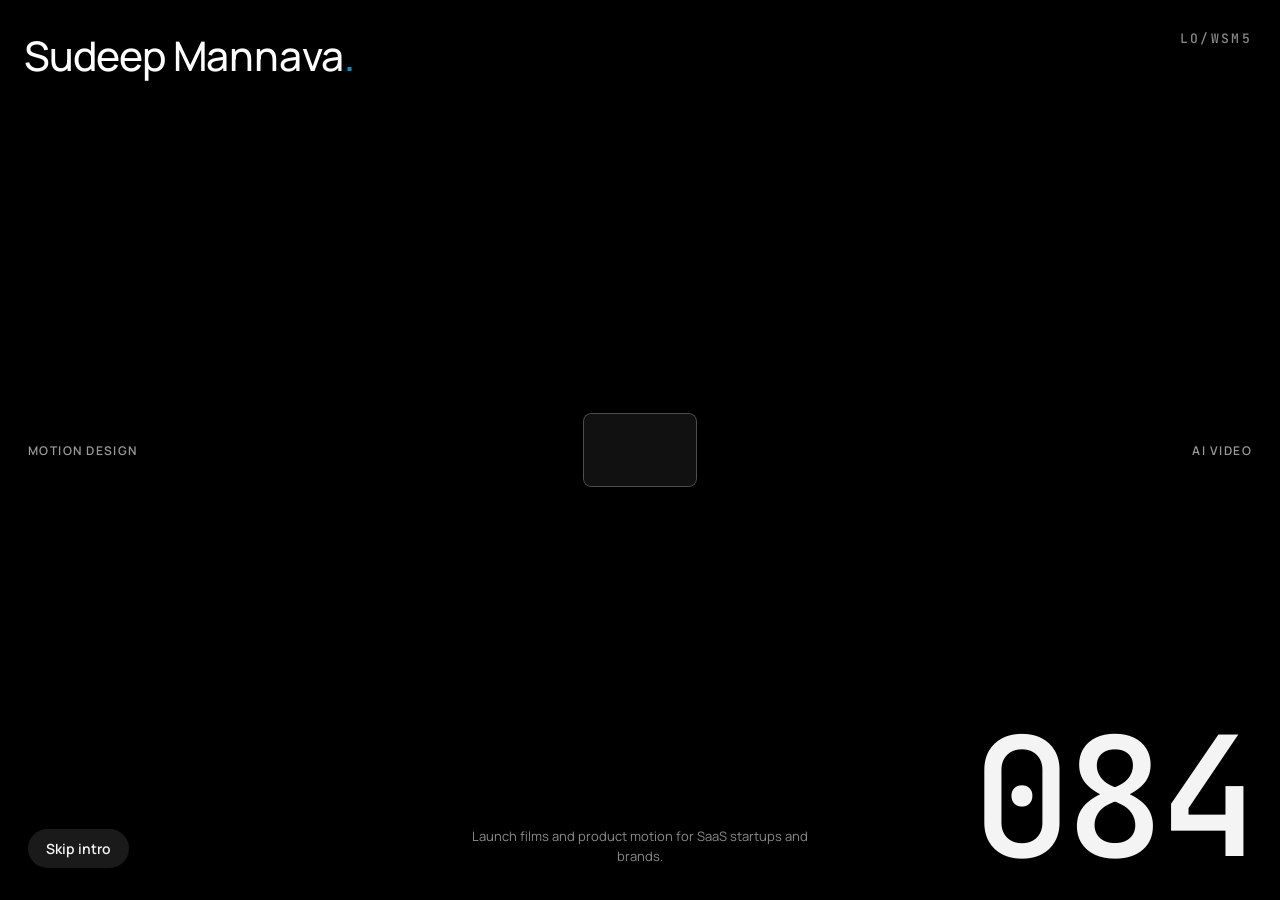
==== commit 6253fc43: "Profile clip: new left to right look video, smooth one axis follow Co-Authored-By: Claude Opus 5.5 <" ====
--- a/index.html
+++ b/index.html
@@ -787,61 +787,58 @@
     setTimeout(() => a.classList.remove('out'), 700);
   }, 2200);
 })();
-// profile clip: each entry is [frame, turn, tilt] measured from the video and checked by eye (the blink at frame 223 is left out) (turn: -1 left to 1 right as seen, tilt: -1 down to 1 up).
-// Every 3rd frame is decoded once into memory, then the one closest to where the mouse is gets drawn.
+// profile clip: the head turns from his left, through the centre, to his right. Each entry is [video frame, turn],
+// turn measured from the video: -1 looking left as seen, 1 looking right. Frames run in turning order, so the playhead only
+// ever moves between neighbouring poses (blink and a back and forth stretch are left out).
 (() => {
   const cv = document.querySelector('.look'); if (!cv) return;
-  const LOOK = [[1,0.05,0.04],[4,0.06,0.11],[7,0.09,0.14],[10,0.16,0.21],[13,0.23,0.34],[16,0.28,0.41],[19,0.32,0.45],[22,0.36,0.5],[25,0.41,0.57],[28,0.47,0.63],[31,0.52,0.71],[34,0.58,0.74],[37,0.63,0.76],[40,0.67,0.75],[43,0.7,0.72],[46,0.72,0.73],[49,0.75,0.74],[52,0.78,0.81],[55,0.83,0.8],[58,0.87,0.72],[61,0.89,0.63],[64,0.92,0.51],[67,0.95,0.42],[70,0.95,0.31],[73,0.96,0.21],[76,0.96,0.14],[79,0.97,0.08],[82,0.99,0.07],[85,0.99,0.1],[88,0.98,0.14],[91,0.94,0.2],[94,0.85,0.3],[97,0.73,0.34],[100,0.66,0.4],[103,0.6,0.44],[106,0.55,0.45],[109,0.5,0.49],[112,0.45,0.58],[115,0.3,0.6],[118,0.13,0.57],[121,0.02,0.52],[124,-0.11,0.58],[127,-0.21,0.65],[130,-0.27,0.7],[133,-0.36,0.81],[136,-0.48,0.89],[139,-0.54,0.94],[142,-0.57,0.98],[145,-0.67,0.29],[148,-0.6,0.5],[151,-0.7,0.17],[154,-0.69,0.13],[157,-0.69,0.18],[160,-0.69,0.23],[163,-0.73,0.16],[166,-0.77,0.12],[169,-0.84,0.14],[172,-0.86,0.16],[175,-0.89,0.07],[178,-0.95,0],[181,-0.91,0],[184,-0.85,-0.4],[187,-0.75,-0.6],[190,-0.7,-0.7],[193,-0.65,-0.75],[196,-0.6,-0.85],[199,-0.5,-0.9],[202,-0.5,-0.9],[205,-0.5,-0.9],[208,-0.5,-0.85],[211,-0.45,-0.6],[214,-0.5,-0.85],[217,-0.5,-0.9],[220,-0.5,-0.9],[226,-0.4,0],[229,-0.35,0],[232,-0.4,-0.2],[235,-0.35,0],[238,-0.3,0.05]];
+  const LOOK = [[232,-1.0],[230,-0.966],[228,-0.892],[226,-0.824],[224,-0.773],[186,-0.687],[184,-0.67],[182,-0.653],[180,-0.636],[178,-0.597],[176,-0.551],[174,-0.523],[172,-0.506],[170,-0.472],[168,-0.438],[160,-0.398],[158,-0.307],[156,-0.216],[154,-0.125],[0,0.05],[6,0.078],[8,0.111],[10,0.133],[12,0.156],[14,0.172],[16,0.194],[18,0.222],[30,0.494],[32,0.567],[34,0.606],[36,0.628],[38,0.65],[40,0.683],[42,0.728],[44,0.761],[46,0.789],[48,0.828],[50,0.867],[52,0.9],[54,0.933],[56,0.956],[60,0.978],[64,0.994],[68,1.0]];
   const ctx = cv.getContext('2d'), frames = [], v = document.createElement('video');
   v.src = 'videos/look.mp4'; v.muted = true; v.playsInline = true; v.preload = 'auto';
-  let cur = [0, 0], aim = [0, 0], shown = '', loading = false, head = 0, fade = null, last = performance.now();
+  const mid = LOOK.findIndex(e => e[1] >= 0);   // looking straight ahead
+  let aim = 0, head = mid, shown = '', loading = false, last = performance.now();
   const crop = () => { const r = cv.getBoundingClientRect(), a = r.width / r.height, sh = 1080 / 1.25, sw = Math.min(1916, sh * a); return [(1916 - sw) / 2, 0, sw, sh]; };
-  const fit = () => { const r = cv.getBoundingClientRect(), d = Math.min(devicePixelRatio, 1.5); cv.width = Math.round(r.width * d); cv.height = Math.round(r.height * d); shown = -1; };
+  const fit = () => { const r = cv.getBoundingClientRect(), d = Math.min(devicePixelRatio, 1.5); cv.width = Math.round(r.width * d); cv.height = Math.round(r.height * d); shown = ''; };
   async function load() {
     if (loading) return; loading = true; fit();
     await new Promise(r => v.readyState >= 1 ? r() : v.addEventListener('loadedmetadata', r, { once: true }));
     const [sx, sy, sw, sh] = crop(), w = Math.min(cv.width, 640), h = Math.round(w * sh / sw);
-    for (const [f] of LOOK) {
-      v.currentTime = (f + .5) / 24; await new Promise(r => v.addEventListener('seeked', r, { once: true }));
-      frames.push(await createImageBitmap(v, sx, sy, sw, sh, { resizeWidth: w, resizeHeight: h }));
-      if (frames.length === 1) paint();
+    // straight ahead first so the card shows something at once, then the rest
+    const order = [mid, ...LOOK.keys()].filter((i, k, a) => a.indexOf(i) === k);
+    for (const i of order) {
+      v.currentTime = (LOOK[i][0] + .5) / 24; await new Promise(r => v.addEventListener('seeked', r, { once: true }));
+      frames[i] = await createImageBitmap(v, sx, sy, sw, sh, { resizeWidth: w, resizeHeight: h });
+      shown = ''; paint();
     }
   }
-  // draws the playhead: two neighbouring frames crossfaded, or a short crossfade straight to a far away frame
+  // the playhead sits between two neighbouring poses; blend them so the turn has no steps
   const paint = () => {
-    const i0 = Math.min(Math.floor(head), frames.length - 1), i1 = Math.min(i0 + 1, frames.length - 1), f = head - i0;
-    const key = fade ? `${i0}>${fade.to}:${fade.t.toFixed(2)}` : `${i0}:${f.toFixed(2)}`;
-    if (key === shown || !frames[i0]) return; shown = key;
-    ctx.globalAlpha = 1; ctx.drawImage(frames[i0], 0, 0, cv.width, cv.height);
-    if (fade) { ctx.globalAlpha = fade.t; ctx.drawImage(frames[fade.to], 0, 0, cv.width, cv.height); }
-    else if (f > .01 && frames[i1]) { ctx.globalAlpha = f; ctx.drawImage(frames[i1], 0, 0, cv.width, cv.height); }
-    ctx.globalAlpha = 1;
+    const i0 = Math.floor(head), i1 = Math.min(i0 + 1, LOOK.length - 1), f = head - i0;
+    const a = frames[i0] || frames[mid], b = frames[i1];
+    const key = `${i0}:${f.toFixed(3)}:${!!frames[i0]}:${!!b}`;
+    if (!a || key === shown) return; shown = key;
+    ctx.globalAlpha = 1; ctx.drawImage(a, 0, 0, cv.width, cv.height);
+    if (b && f > .002) { ctx.globalAlpha = f; ctx.drawImage(b, 0, 0, cv.width, cv.height); ctx.globalAlpha = 1; }
   };
-  // mouse anywhere on the page sets where he should look, relative to his face
+  // where along the strip the pose matches a given turn
+  const indexFor = t => {
+    if (t <= LOOK[0][1]) return 0;
+    for (let i = 0; i < LOOK.length - 1; i++) if (t <= LOOK[i + 1][1]) return i + (t - LOOK[i][1]) / (LOOK[i + 1][1] - LOOK[i][1]);
+    return LOOK.length - 1;
+  };
+  // mouse anywhere on the page: left of his face he looks left, right of it he looks right
   addEventListener('pointermove', e => {
-    const r = cv.getBoundingClientRect(), fx = r.left + r.width / 2, fy = r.top + r.height * .4;
-    aim = [Math.max(-1, Math.min(1, (e.clientX - fx) / (innerWidth * .35))), Math.max(-1, Math.min(1, -(e.clientY - fy) / (innerHeight * .35)))];
+    const r = cv.getBoundingClientRect();
+    aim = Math.max(-1, Math.min(1, (e.clientX - (r.left + r.width / 2)) / (innerWidth * .4)));
   });
-  document.addEventListener('pointerleave', () => aim = [0, 0]);
+  document.addEventListener('pointerleave', () => aim = 0);
   (function tick() {
     if (document.getElementById('p-about').classList.contains('open')) {
       if (!loading) load();
       const now = performance.now(), dt = Math.min(.05, (now - last) / 1000); last = now;
-      const k = 1 - Math.exp(-dt * 6);   // pointer smoothing, same feel at any frame rate
-      cur = [cur[0] + (aim[0] - cur[0]) * k, cur[1] + (aim[1] - cur[1]) * k];
-      // best matching frame, preferring ones near the playhead so he turns through the real motion
-      let best = 0, bd = Infinity;
-      for (let i = 0; i < frames.length; i++) { const d = (LOOK[i][1] - cur[0]) ** 2 + (LOOK[i][2] - cur[1]) ** 2 * .8 + Math.abs(i - head) * .0004; if (d < bd) { bd = d; best = i; } }
-      if (fade) {
-        fade.t = Math.min(1, fade.t + dt / .35);
-        if (fade.t >= 1) { head = fade.to; fade = null; }
-      } else if (Math.abs(best - head) > 16) fade = { to: best, t: 0 };   // far along the clip: crossfade instead of replaying it
-      else {
-        const diff = best - head, step = Math.min(Math.abs(diff), Math.max(4, Math.abs(diff) * 5) * dt);
-        head += Math.sign(diff) * step;
-      }
-      if (frames.length) paint();
-    }
+      head += (indexFor(aim) - head) * (1 - Math.exp(-dt * 5));   // eases the same at any frame rate
+      paint();
+    } else last = performance.now();
     requestAnimationFrame(tick);
   })();
   addEventListener('resize', () => { if (frames.length) { fit(); paint(); } });
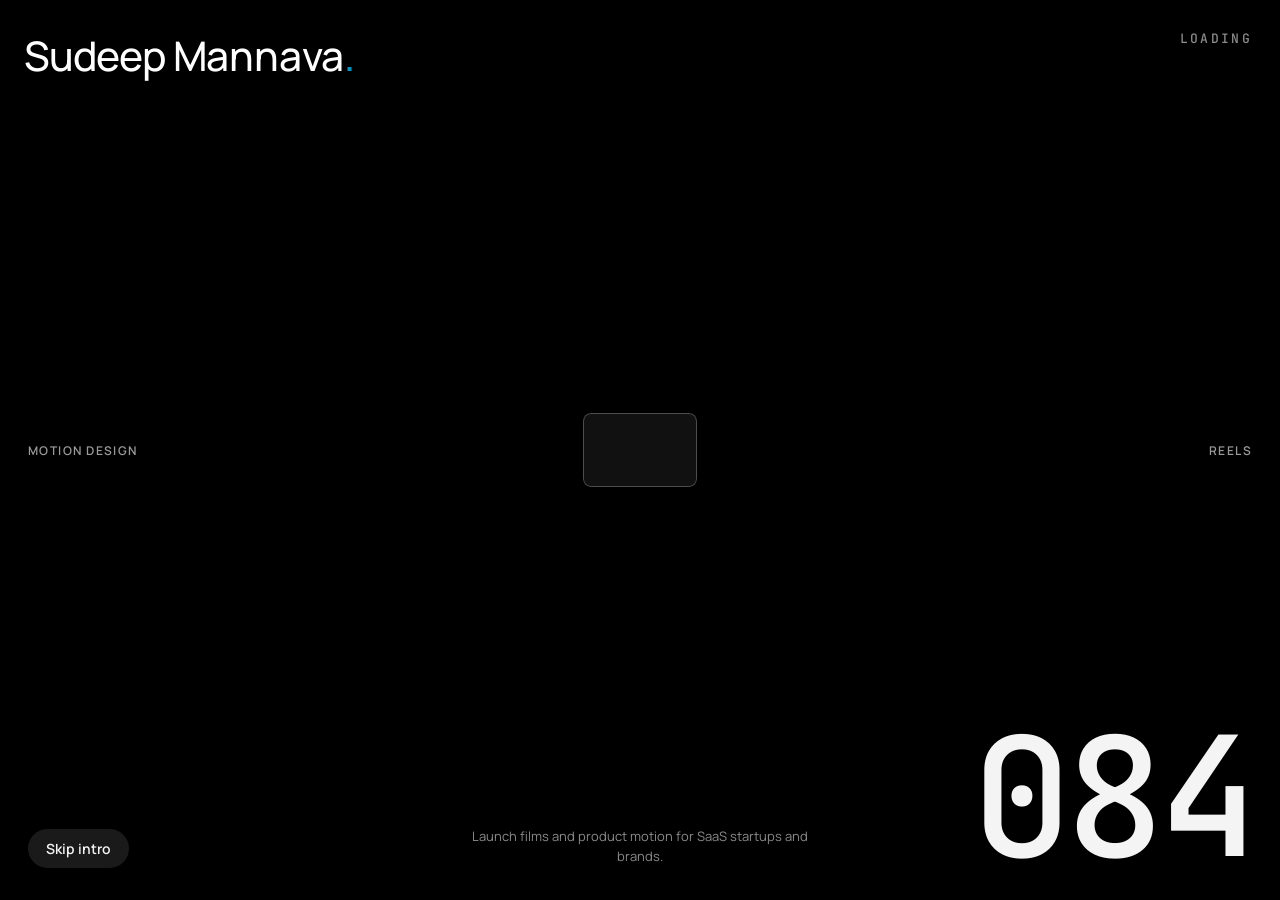
==== commit 7893e45b: "Profile clip cutout, copy phone and email with notifications, REELS in loader Co-Authored-By: Claude" ====
--- a/index.html
+++ b/index.html
@@ -299,7 +299,16 @@
 .acts button:hover{background:rgba(255,255,255,.2)}
 .acts svg{width:20px;height:20px;fill:none;stroke:#fff;stroke-width:1.8;stroke-linecap:round;stroke-linejoin:round}
 .acts .on svg{fill:#fff}
-.toast{position:fixed;left:50%;bottom:28px;transform:translate(-50%,20px);z-index:60;padding:12px 20px;border-radius:12px;background:#fff;color:#000;font-size:14px;font-weight:600;opacity:0;transition:.3s;pointer-events:none}
+.cicon.c-copy,.b-contact .cicon.c-copy{width:auto;min-width:42px;padding:0 11px;display:flex;align-items:center;justify-content:center;transition:background .2s,padding .35s}
+/* the phone box opens up into the number with a copy icon */
+.c-copy .ph-ico{flex:none;transition:width .35s cubic-bezier(.2,.8,.2,1),opacity .25s}
+.ph-num{display:flex;align-items:center;gap:8px;max-width:0;opacity:0;overflow:hidden;white-space:nowrap;font-size:13px;font-weight:600;
+  transition:max-width .35s cubic-bezier(.2,.8,.2,1),opacity .25s}
+.c-copy .ph-num svg{width:14px;height:14px;flex:none}
+.cicon.c-copy:hover,.cicon.c-copy:focus-visible{padding:0 14px}
+.c-copy:hover .ph-ico,.c-copy:focus-visible .ph-ico{width:0;opacity:0}
+.c-copy:hover .ph-num,.c-copy:focus-visible .ph-num{max-width:170px;opacity:1}
+.toast{position:fixed;left:50%;bottom:28px;transform:translate(-50%,20px);z-index:90;padding:12px 20px;border-radius:12px;background:#fff;color:#000;font-size:14px;font-weight:600;opacity:0;transition:.3s;pointer-events:none}
 .toast.show{opacity:1;transform:translate(-50%,0)}
 .vside{min-height:0;overflow:auto;margin-top:-30px}
 /* scrolling still works, without a visible scrollbar */
@@ -365,7 +374,7 @@
   if (!matchMedia('(prefers-reduced-motion: reduce)').matches && location.hash.length < 2 && !location.search && (reload || !fromSite)) document.documentElement.classList.add('loading', 'loader-ui'); }</script>
 <div id="loader" role="status" aria-label="Loading reels">
   <div class="g-stage"><div class="globe" id="globe"></div></div>
-  <span class="ld-side l" aria-hidden="true">MOTION DESIGN</span><span class="ld-side r" aria-hidden="true">AI VIDEO</span>
+  <span class="ld-side l" aria-hidden="true">MOTION DESIGN</span><span class="ld-side r" aria-hidden="true">REELS</span>
   <p class="ld-tag" aria-hidden="true">Launch films and product motion for SaaS startups and brands.</p>
   <button class="ld-skip">Skip intro</button>
   <span class="ld-cap" aria-hidden="true">LOADING</span>
@@ -412,8 +421,8 @@
 
     <a class="cicon c-in" href="https://www.linkedin.com/in/sudeep-mannava-49bb0a256/" target="_blank" rel="noopener" aria-label="LinkedIn"><svg viewBox="0 0 24 24" fill="currentColor"><path d="M4.5 9h3v11h-3zM6 3.5a1.8 1.8 0 1 1 0 3.6 1.8 1.8 0 0 1 0-3.6zM10 9h2.9v1.5h.1c.4-.8 1.4-1.7 3-1.7 3.2 0 3.8 2.1 3.8 4.8V20h-3v-5.6c0-1.3 0-3-1.8-3s-2.1 1.4-2.1 2.9V20h-3z"/></svg></a>
     <a class="cicon c-wa" href="https://wa.me/917989193704" target="_blank" rel="noopener" aria-label="WhatsApp"><svg viewBox="0 0 24 24" fill="none" stroke="currentColor" stroke-width="1.8" stroke-linejoin="round"><path d="M4 20l1.2-3.8A8 8 0 1 1 8 19z"/><path d="M9 8.5c0 3.5 3 6.5 6.5 6.5l1-1.5-2-1-1 1c-1-.4-2.6-2-3-3l1-1-1-2z" fill="currentColor" stroke="none"/></svg></a>
-    <a class="cicon c-ph" href="tel:+917989193704" aria-label="Call +91 79891 93704"><svg viewBox="0 0 24 24" fill="none" stroke="currentColor" stroke-width="1.8" stroke-linejoin="round"><path d="M6.6 3.5h3l1.5 4-2 1.3a11 11 0 0 0 6.1 6.1l1.3-2 4 1.5v3a2 2 0 0 1-2.2 2A16.5 16.5 0 0 1 4.6 5.7a2 2 0 0 1 2-2.2z"/></svg></a>
-    <a class="cicon c-mail" href="mailto:nagasaisudeep@gmail.com" aria-label="Email"><svg viewBox="0 0 24 24" fill="none" stroke="currentColor" stroke-width="1.8" stroke-linejoin="round"><rect x="3" y="5" width="18" height="14" rx="3"/><path d="M4 7l8 6 8-6"/></svg></a>
+    <button class="cicon c-ph c-copy" type="button" data-copy="7989193704" data-msg="Phone number copied" aria-label="Copy phone number +91 7989193704"><svg class="ph-ico" viewBox="0 0 24 24" fill="none" stroke="currentColor" stroke-width="1.8" stroke-linejoin="round"><path d="M6.6 3.5h3l1.5 4-2 1.3a11 11 0 0 0 6.1 6.1l1.3-2 4 1.5v3a2 2 0 0 1-2.2 2A16.5 16.5 0 0 1 4.6 5.7a2 2 0 0 1 2-2.2z"/></svg><span class="ph-num" aria-hidden="true">+91 7989193704<svg viewBox="0 0 24 24" fill="none" stroke="currentColor" stroke-width="2" stroke-linejoin="round"><rect x="9" y="9" width="11" height="11" rx="2"/><path d="M5 15V5a2 2 0 0 1 2-2h10"/></svg></span></button>
+    <button class="cicon c-mail c-clip" type="button" data-copy="nagasaisudeep@gmail.com" data-msg="Email copied" aria-label="Copy email nagasaisudeep@gmail.com"><svg viewBox="0 0 24 24" fill="none" stroke="currentColor" stroke-width="1.8" stroke-linejoin="round"><rect x="3" y="5" width="18" height="14" rx="3"/><path d="M4 7l8 6 8-6"/></svg></button>
       <a class="ccall" href="https://calendly.com/nagasaisudeep/30min" target="_blank" rel="noopener">Book a call</a>
     </div>
   </div>
@@ -433,10 +442,10 @@
     <div><h2>Let's work together</h2><a href="mailto:nagasaisudeep@gmail.com">nagasaisudeep@gmail.com</a></div>
   </div>
   <div class="cacts">
-    <a class="cicon c-mail" href="mailto:nagasaisudeep@gmail.com" aria-label="Email"><svg viewBox="0 0 24 24" fill="none" stroke="currentColor" stroke-width="1.8" stroke-linejoin="round"><rect x="3" y="5" width="18" height="14" rx="3"/><path d="M4 7l8 6 8-6"/></svg></a>
+    <button class="cicon c-mail c-clip" type="button" data-copy="nagasaisudeep@gmail.com" data-msg="Email copied" aria-label="Copy email nagasaisudeep@gmail.com"><svg viewBox="0 0 24 24" fill="none" stroke="currentColor" stroke-width="1.8" stroke-linejoin="round"><rect x="3" y="5" width="18" height="14" rx="3"/><path d="M4 7l8 6 8-6"/></svg></button>
     <a class="cicon c-in" href="https://www.linkedin.com/in/sudeep-mannava-49bb0a256/" target="_blank" rel="noopener" aria-label="LinkedIn"><svg viewBox="0 0 24 24" fill="currentColor"><path d="M4.5 9h3v11h-3zM6 3.5a1.8 1.8 0 1 1 0 3.6 1.8 1.8 0 0 1 0-3.6zM10 9h2.9v1.5h.1c.4-.8 1.4-1.7 3-1.7 3.2 0 3.8 2.1 3.8 4.8V20h-3v-5.6c0-1.3 0-3-1.8-3s-2.1 1.4-2.1 2.9V20h-3z"/></svg></a>
     <a class="cicon c-wa" href="https://wa.me/917989193704" target="_blank" rel="noopener" aria-label="WhatsApp"><svg viewBox="0 0 24 24" fill="none" stroke="currentColor" stroke-width="1.8" stroke-linejoin="round"><path d="M4 20l1.2-3.8A8 8 0 1 1 8 19z"/><path d="M9 8.5c0 3.5 3 6.5 6.5 6.5l1-1.5-2-1-1 1c-1-.4-2.6-2-3-3l1-1-1-2z" fill="currentColor" stroke="none"/></svg></a>
-    <a class="cicon c-ph" href="tel:+917989193704" aria-label="Call +91 79891 93704"><svg viewBox="0 0 24 24" fill="none" stroke="currentColor" stroke-width="1.8" stroke-linejoin="round"><path d="M6.6 3.5h3l1.5 4-2 1.3a11 11 0 0 0 6.1 6.1l1.3-2 4 1.5v3a2 2 0 0 1-2.2 2A16.5 16.5 0 0 1 4.6 5.7a2 2 0 0 1 2-2.2z"/></svg></a>
+    <button class="cicon c-ph c-copy" type="button" data-copy="7989193704" data-msg="Phone number copied" aria-label="Copy phone number +91 7989193704"><svg class="ph-ico" viewBox="0 0 24 24" fill="none" stroke="currentColor" stroke-width="1.8" stroke-linejoin="round"><path d="M6.6 3.5h3l1.5 4-2 1.3a11 11 0 0 0 6.1 6.1l1.3-2 4 1.5v3a2 2 0 0 1-2.2 2A16.5 16.5 0 0 1 4.6 5.7a2 2 0 0 1 2-2.2z"/></svg><span class="ph-num" aria-hidden="true">+91 7989193704<svg viewBox="0 0 24 24" fill="none" stroke="currentColor" stroke-width="2" stroke-linejoin="round"><rect x="9" y="9" width="11" height="11" rx="2"/><path d="M5 15V5a2 2 0 0 1 2-2h10"/></svg></span></button>
     <a class="ccall" href="https://calendly.com/nagasaisudeep/30min" target="_blank" rel="noopener">Book a call</a>
   </div>
 </div></section>
@@ -745,6 +754,11 @@
   try { await navigator.clipboard.writeText(url); toast('Link copied'); } catch { toast(url); }
 };
 const toastEl = document.getElementById('toast'); let toastT;
+// phone and mail icons copy their number or address
+document.querySelectorAll('.c-copy,.c-clip').forEach(el => el.addEventListener('click', async e => {
+  e.stopPropagation();
+  try { await navigator.clipboard.writeText(el.dataset.copy); toast(el.dataset.msg); } catch { toast(el.dataset.copy); }
+}));
 function toast(msg) { toastEl.textContent = msg; toastEl.classList.add('show'); clearTimeout(toastT); toastT = setTimeout(() => toastEl.classList.remove('show'), 1800); }
 // open a shared link straight into its project
 const fromReels = document.documentElement.classList.contains('from-reels');
@@ -807,9 +821,25 @@
     const order = [mid, ...LOOK.keys()].filter((i, k, a) => a.indexOf(i) === k);
     for (const i of order) {
       v.currentTime = (LOOK[i][0] + .5) / 24; await new Promise(r => v.addEventListener('seeked', r, { once: true }));
-      frames[i] = await createImageBitmap(v, sx, sy, sw, sh, { resizeWidth: w, resizeHeight: h });
+      frames[i] = await cutout(await createImageBitmap(v, sx, sy, sw, sh, { resizeWidth: w, resizeHeight: h }));
       shown = ''; paint();
     }
+  }
+  // makes the black backdrop transparent: flood fill from the edges through near black pixels, so dark hair and the suit stay
+  const work = document.createElement('canvas'), wc = work.getContext('2d', { willReadFrequently: true });
+  async function cutout(bmp) {
+    const w = work.width = bmp.width, h = work.height = bmp.height; wc.drawImage(bmp, 0, 0);
+    const im = wc.getImageData(0, 0, w, h), d = im.data, seen = new Uint8Array(w * h), stack = [];
+    const dark = p => d[p * 4] + d[p * 4 + 1] + d[p * 4 + 2] < 42;
+    for (let x = 0; x < w; x++) stack.push(x, (h - 1) * w + x);
+    for (let y = 0; y < h; y++) stack.push(y * w, y * w + w - 1);
+    while (stack.length) {
+      const p = stack.pop(); if (seen[p] || !dark(p)) continue; seen[p] = 1; d[p * 4 + 3] = 0;
+      const x = p % w; if (x > 0) stack.push(p - 1); if (x < w - 1) stack.push(p + 1); if (p >= w) stack.push(p - w); if (p < w * (h - 1)) stack.push(p + w);
+    }
+    // soften the cut edge by one pixel
+    for (let p = 0; p < w * h; p++) if (!seen[p] && ((p % w > 0 && seen[p - 1]) || (p % w < w - 1 && seen[p + 1]) || seen[p - w] || seen[p + w])) d[p * 4 + 3] = 150;
+    wc.putImageData(im, 0, 0); bmp.close(); return createImageBitmap(work);
   }
   // the playhead sits between two neighbouring poses; blend them so the turn has no steps
   const paint = () => {
@@ -817,6 +847,7 @@
     const a = frames[i0] || frames[mid], b = frames[i1];
     const key = `${i0}:${f.toFixed(3)}:${!!frames[i0]}:${!!b}`;
     if (!a || key === shown) return; shown = key;
+    ctx.clearRect(0, 0, cv.width, cv.height);
     ctx.globalAlpha = 1; ctx.drawImage(a, 0, 0, cv.width, cv.height);
     if (b && f > .002) { ctx.globalAlpha = f; ctx.drawImage(b, 0, 0, cv.width, cv.height); ctx.globalAlpha = 1; }
   };
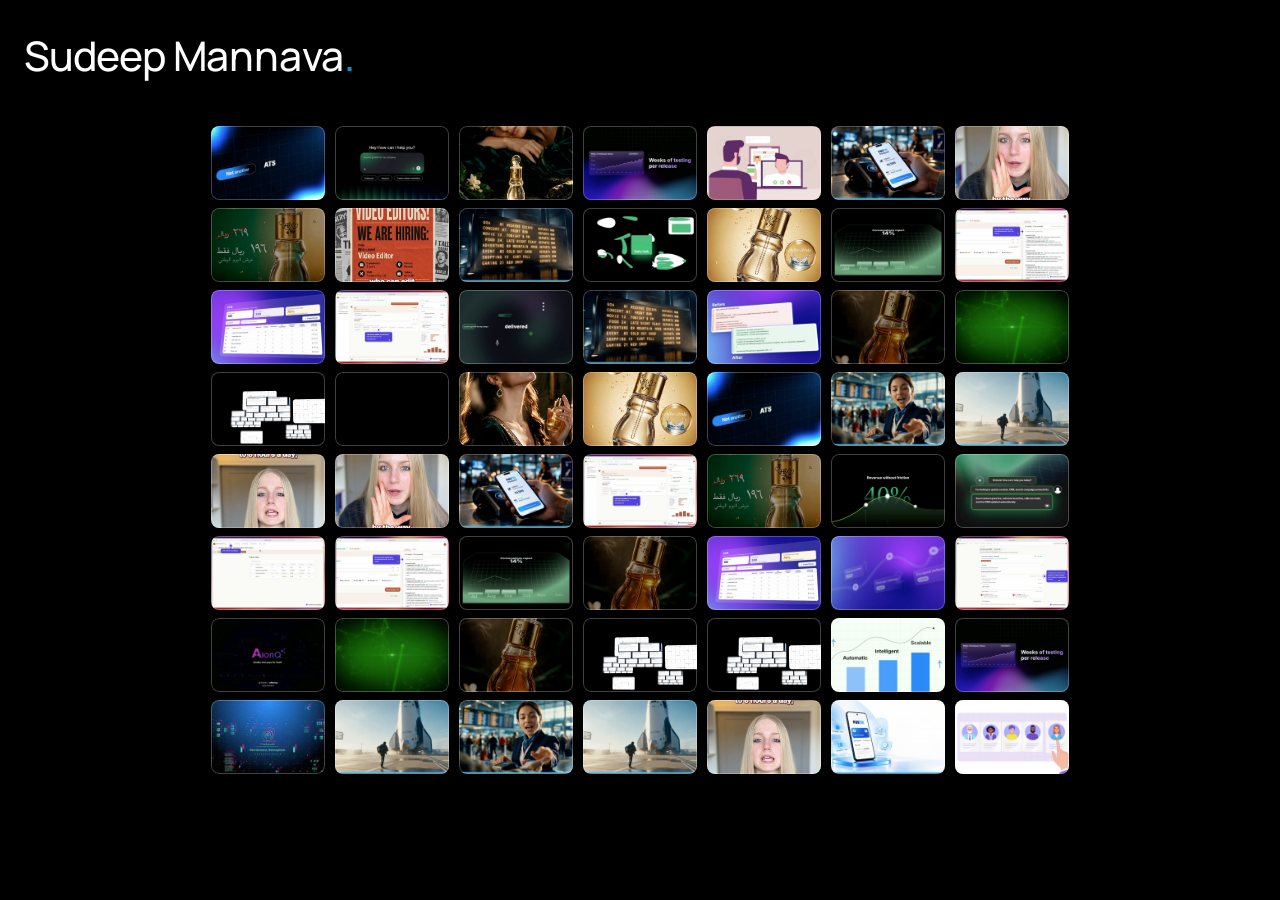
==== commit fe6c8d07: "Fix mobile player: keep 16:9 height, stop info overlapping suggestions, centre reels Co-Authored-By:" ====
--- a/index.html
+++ b/index.html
@@ -344,10 +344,12 @@
   .viewer{grid-template-columns:minmax(0,1fr);justify-content:stretch;padding:130px 16px 110px;overflow:auto;align-content:start;gap:28px}
   .ctrl{padding:40px 16px 12px}.bar{margin-bottom:8px}.crow{gap:8px}.crow .time{font-size:13px}
   .frame,.vinfo{width:100%}.frame{border-radius:24px}
+  .viewer{grid-auto-rows:max-content}.vmain>*{flex-shrink:0}   /* rows as tall as their content, so the player and its info never squash into the suggestions */
+  .viewer.vertical{grid-template-columns:minmax(0,1fr)}
   .viewer.vertical .vmain{display:flex;flex-direction:column;align-items:stretch;gap:0}
   .viewer.vertical .vinfo{display:block}.viewer.vertical .vrow{display:flex}.viewer.vertical .acts{display:flex}
   .viewer.vertical .vt{max-width:none;font-size:20px}.viewer.vertical .ch{margin-bottom:0}
-  .viewer.vertical .frame{height:auto;width:min(100%,calc((100vh - 260px) * 9 / 16));margin:0 auto}
+  .viewer.vertical .frame{height:auto;width:min(100%,calc((100vh - 260px) * 9 / 16));margin:0 auto;align-self:center}
   .viewer.vertical .vinfo{margin-top:22px}
   .vt{font-size:20px}.vrow{flex-wrap:wrap;gap:12px}.acts{margin-left:0}.vdesc{font-size:14px}
   .vside{margin-top:0;overflow:visible;min-width:0}
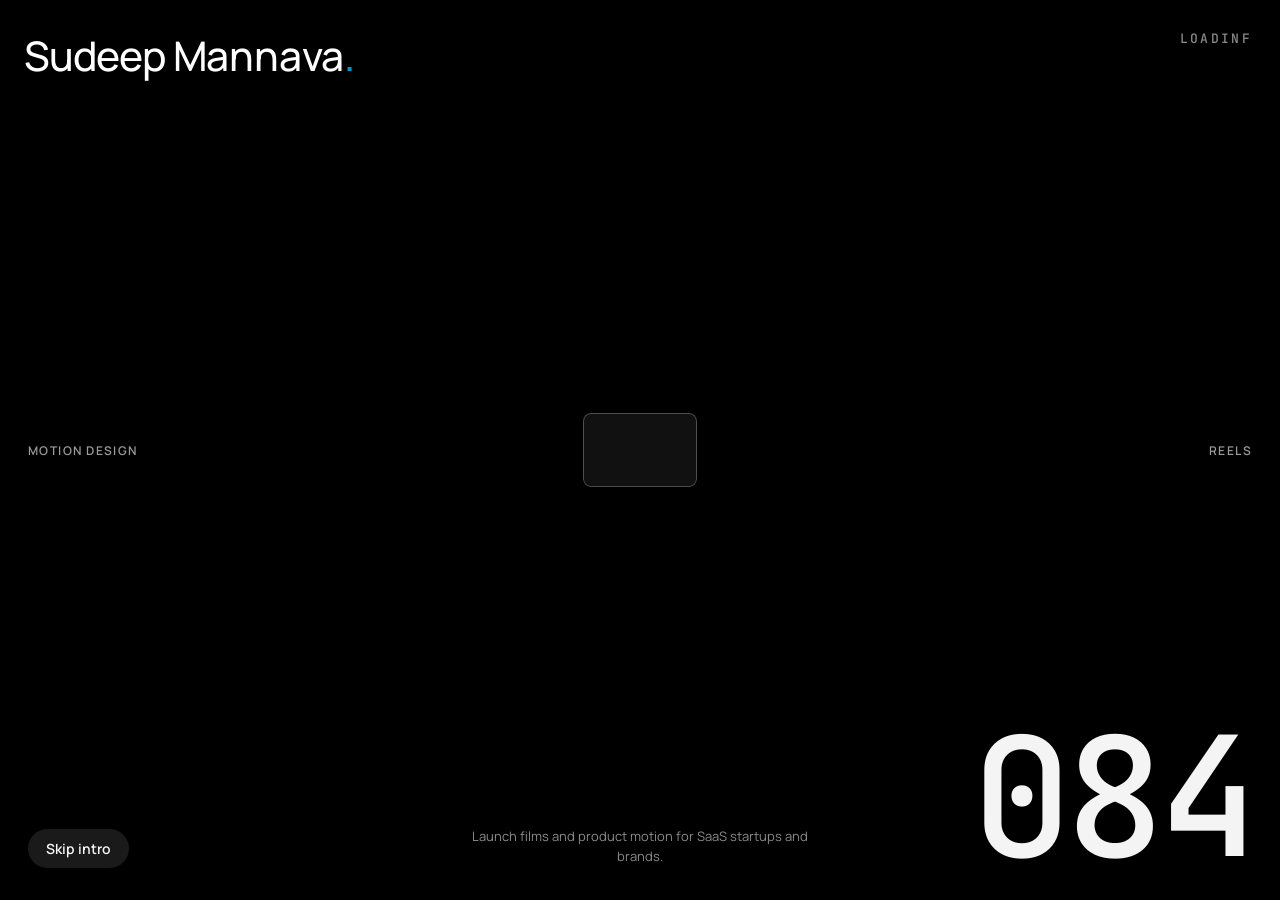
==== commit c7739765: "Paytm deck strip with arrows and full screen viewer, unsquashed player, black header bar in player C" ====
--- a/index.html
+++ b/index.html
@@ -222,9 +222,10 @@
 
 /* project viewer */
 :root{--side:clamp(320px,28vw,420px);--mw:min(calc(100vw - 116px - var(--side)),calc((100vh - 470px) * 16 / 9));--edge:max(24px,calc((100vw - var(--mw) - var(--side) - 36px) / 2))}
-.viewer{position:fixed;inset:0;z-index:40;background:#000;display:grid;grid-template-columns:var(--mw) var(--side);justify-content:center;align-content:center;gap:36px;padding:120px 40px 100px;opacity:0;pointer-events:none;transition:opacity .35s,background .55s}
+.viewer{position:fixed;inset:0;z-index:40;background:#000;display:grid;grid-template-columns:var(--mw) var(--side);justify-content:center;align-content:safe center;grid-auto-rows:max-content;overflow-y:auto;gap:36px;padding:120px 40px 100px;opacity:0;pointer-events:none;transition:opacity .35s,background .55s}
 .viewer.open{opacity:1;pointer-events:auto}
 .vmain{display:flex;flex-direction:column;min-width:0;min-height:0}
+.vmain>*{flex-shrink:0}   /* never squash the player; a tall column (the deck) scrolls the viewer instead */
 .frame{position:relative;width:100%;aspect-ratio:16/9;border-radius:38px;overflow:hidden;background:#0d0d0d;transform-origin:0 0;
   box-shadow:0 0 0 1px rgba(255,255,255,.25),0 30px 80px rgba(0,0,0,.7)}
 .frame video{width:100%;height:100%;object-fit:cover;display:block;cursor:pointer}
@@ -233,6 +234,8 @@
 .viewer.vertical{grid-template-columns:var(--mw);grid-auto-rows:max-content;align-content:start;overflow-y:auto}
 /* the reel page scrolls under the top bar: fade it out behind the name and Back */
 body:has(.panel.open) .top::before,:root.vertical-view .top.in::before{content:"";position:fixed;left:0;right:0;top:0;height:96px;background:linear-gradient(#000 55%,rgba(0,0,0,0));z-index:-1;pointer-events:none}
+/* inside the player the page scrolls under the header, so the header gets a solid black bar */
+.top.in::before{content:"";position:fixed;left:0;right:0;top:0;height:92px;background:linear-gradient(#000 80px,rgba(0,0,0,0));z-index:-1;pointer-events:none}
 .viewer.vertical .vside{margin-top:12px;overflow:visible}
 .sarrow{display:none}
 /* reels: one row of 3 suggestions, arrows scroll to the next 3 */
@@ -289,6 +292,29 @@
 .av.dark{background:#141414;box-shadow:0 0 0 1px var(--line)}
 .av.mono{background:radial-gradient(circle at 30% 25%,#4fa3ff,#0a5bd8 60%,#062f73)}
 .ch b em{font-style:normal}
+.deck{margin-top:14px;display:flex;gap:12px;overflow-x:auto;scroll-snap-type:x mandatory;overscroll-behavior-x:contain;scrollbar-width:none;scroll-behavior:smooth}
+.deck::-webkit-scrollbar{display:none}
+.deckwrap{position:relative;margin-top:14px}
+.deckwrap[hidden],.deckbox[hidden]{display:none}
+.deckwrap .deck{margin-top:0}
+/* round arrows and a full screen button over the slide strip */
+.dk{position:absolute;z-index:3;display:grid;place-items:center;width:40px;height:40px;border-radius:50%;background:rgba(20,20,20,.72);backdrop-filter:blur(10px);-webkit-backdrop-filter:blur(10px);
+  box-shadow:0 0 0 1px rgba(255,255,255,.18);color:#fff;transition:background .2s,opacity .2s}
+.dk:hover{background:var(--brand)}
+.dk svg{width:18px;height:18px;fill:none;stroke:currentColor;stroke-width:2.2;stroke-linecap:round;stroke-linejoin:round}
+.dk:disabled{opacity:0;pointer-events:none}
+.deckwrap .prev,.deckwrap .next{top:50%;transform:translateY(-50%)}
+.deckwrap .prev{left:10px}.deckwrap .next{right:10px}
+.deckwrap .full{top:10px;right:10px;width:36px;height:36px}
+/* full screen slide viewer */
+.deckbox{position:fixed;inset:0;z-index:95;background:rgba(0,0,0,.94);display:grid;place-items:center;padding:64px 80px}
+.deckbox img{max-width:100%;max-height:100%;border-radius:12px;box-shadow:0 20px 60px rgba(0,0,0,.6)}
+.deckbox .prev,.deckbox .next{top:50%;transform:translateY(-50%);width:52px;height:52px}
+.deckbox .prev{left:16px}.deckbox .next{right:16px}
+.deckbox .close{top:16px;right:16px}
+.dcount{position:absolute;bottom:20px;left:50%;transform:translateX(-50%);font-size:13px;color:#bbb;font-variant-numeric:tabular-nums}
+@media (max-width:640px){.deckbox{padding:56px 12px}.deckbox .prev,.deckbox .next{top:auto;bottom:12px;transform:none;width:44px;height:44px}.dcount{bottom:26px}}
+.deck img{flex:none;width:clamp(200px,24vw,300px);aspect-ratio:16/9;border-radius:12px;object-fit:cover;background:#111;scroll-snap-align:start;box-shadow:0 0 0 1px rgba(255,255,255,.12);user-select:none;-webkit-user-drag:none;cursor:zoom-in}
 .vdesc{margin-top:16px;padding:14px 16px;border-radius:14px;background:rgba(255,255,255,.07);color:#d6d6d6;font-size:15px;line-height:1.55;max-width:100%}
 .ch b{display:flex;align-items:center;gap:6px;font-size:17px;font-weight:600;white-space:nowrap}
 .ch b svg{width:15px;height:15px;flex:none}
@@ -344,13 +370,13 @@
   .viewer{grid-template-columns:minmax(0,1fr);justify-content:stretch;padding:130px 16px 110px;overflow:auto;align-content:start;gap:28px}
   .ctrl{padding:40px 16px 12px}.bar{margin-bottom:8px}.crow{gap:8px}.crow .time{font-size:13px}
   .frame,.vinfo{width:100%}.frame{border-radius:24px}
-  .viewer{grid-auto-rows:max-content}.vmain>*{flex-shrink:0}   /* rows as tall as their content, so the player and its info never squash into the suggestions */
   .viewer.vertical{grid-template-columns:minmax(0,1fr)}
   .viewer.vertical .vmain{display:flex;flex-direction:column;align-items:stretch;gap:0}
   .viewer.vertical .vinfo{display:block}.viewer.vertical .vrow{display:flex}.viewer.vertical .acts{display:flex}
   .viewer.vertical .vt{max-width:none;font-size:20px}.viewer.vertical .ch{margin-bottom:0}
   .viewer.vertical .frame{height:auto;width:min(100%,calc((100vh - 260px) * 9 / 16));margin:0 auto;align-self:center}
   .viewer.vertical .vinfo{margin-top:22px}
+  .deck img{width:78%}
   .vt{font-size:20px}.vrow{flex-wrap:wrap;gap:12px}.acts{margin-left:0}.vdesc{font-size:14px}
   .vside{margin-top:0;overflow:visible;min-width:0}
 }
@@ -453,6 +479,7 @@
 </div></section>
 
 <div class="toast" id="toast"></div>
+<div class="deckbox" hidden role="dialog" aria-label="Slides"><img alt=""><button class="dk prev" aria-label="Previous slide"><svg viewBox="0 0 24 24"><path d="M15 5l-7 7 7 7"/></svg></button><button class="dk next" aria-label="Next slide"><svg viewBox="0 0 24 24"><path d="M9 5l7 7-7 7"/></svg></button><button class="dk close" aria-label="Close"><svg viewBox="0 0 24 24"><path d="M6 6l12 12M18 6L6 18"/></svg></button><span class="dcount"></span></div>
 <div class="viewer" id="vw">
   <div class="vmain">
     <div class="frame glass">
@@ -479,6 +506,7 @@
         </div>
       </div>
       <p class="vdesc"></p>
+      <div class="deckwrap" hidden><div class="deck"></div><button class="dk prev" aria-label="Previous slide"><svg viewBox="0 0 24 24"><path d="M15 5l-7 7 7 7"/></svg></button><button class="dk next" aria-label="Next slide"><svg viewBox="0 0 24 24"><path d="M9 5l7 7-7 7"/></svg></button><button class="dk full" aria-label="View slides full screen"><svg viewBox="0 0 24 24"><path d="M4 9V4h5M20 9V4h-5M4 15v5h5M20 15v5h-5"/></svg></button></div>
     </div>
   </div>
   <aside class="vside"><div class="chips"><button class="on" data-f="All">All</button><button data-f="AI Videos">AI Videos</button><button data-f="SaaS Motion Graphics">SaaS Motion Graphics</button></div><div class="sugg"></div><button class="sarrow prev" aria-label="Previous videos"><svg viewBox="0 0 24 24"><path d="M15 5l-7 7 7 7"/></svg></button><button class="sarrow next" aria-label="More videos"><svg viewBox="0 0 24 24"><path d="M9 5l7 7-7 7"/></svg></button></aside>
@@ -495,7 +523,8 @@
     desc: 'Testing was supposed to protect the business. Instead, it slowed every release down. This launch film introduces AionQ, an AI quality platform that cuts weeks of testing per release and stops bugs before they reach customers.' },
   { title: 'Paytm Postpaid', sub: 'TV commercial', src: 'paytm-postpaid', length: '0:42', clips: [1, 8, 15, 22, 29, 36],
     tags: ['AI Videos'], long: 'Paytm Postpaid Commercial', company: 'Paytm', logo: 'logos/paytm-icon.png',
-    desc: 'Board now. Billed later. A cinematic ad for Paytm Postpaid, the buy now pay later credit line that lets people pay for travel, bills and shopping today and settle up next month.' },
+    desc: 'Board now. Billed later. A cinematic ad for Paytm Postpaid, the buy now pay later credit line that lets people pay for travel, bills and shopping today and settle up next month.',
+    deck: { dir: 'images/paytm-deck', slides: [1, 2, 3, 4, 5, 6, 7, 8, 9, 10, 11, 12, 13, 15] } },   // slide 14 (about me) left out   // pitch deck slides shown under the description
   { title: 'NeuroTerminal', sub: 'Product walkthrough', src: 'neuroterminal', length: '1:00', clips: [1, 11.6, 22.1, 32.7, 43.2, 53.8],
     tags: ['SaaS Motion Graphics'], long: 'NeuroTerminal Product Walkthrough', company: 'NeuroDiscovery AI', logo: 'logos/neurodiscovery-icon.svg',
     desc: 'A guided tour of NeuroTerminal by NeuroDiscovery AI. Ask a research question in plain English and it builds a structured patient cohort from millions of anonymised neurology patient journeys, for clinical trials, real world evidence and medical affairs.' },
@@ -671,6 +700,9 @@
   lv.src = `videos/${p.src}.mp4`; lv.currentTime = p.start; lv.play().catch(() => {});
   vw.querySelector('.vt').textContent = p.long; vw.querySelector('.cname').textContent = p.company;
   vw.querySelector('.vsub').textContent = p.sub; vw.querySelector('.vdesc').textContent = p.desc;
+  const deck = vw.querySelector('.deck'); deck.parentElement.hidden = !p.deck;
+  deck.innerHTML = p.deck ? p.deck.slides.map((n, k) => `<img src="${p.deck.dir}/p${String(n).padStart(2, '0')}.jpg" alt="${p.company} deck slide ${k + 1}" loading="lazy" decoding="async">`).join('') : '';
+  requestAnimationFrame(() => deck.scrollLeft = 0);   // always start at the first slide
   const av = vw.querySelector('.av'); av.className = 'av' + (p.mono ? ' mono' : p.logo.endsWith('neurodiscovery-icon.svg') ? ' dark' : '');   // logos sit on white
   av.innerHTML = p.mono ? p.mono : `<img src="${p.logo}" alt="${p.company} logo">`;
   if (!wasOpen || location.hash.slice(1) !== slug(p.long)) history.replaceState(null, '', '#' + slug(p.long));
@@ -755,6 +787,30 @@
   if (navigator.share) { try { await navigator.share({ title: CLIPS[curClip].long, url }); return; } catch {} }
   try { await navigator.clipboard.writeText(url); toast('Link copied'); } catch { toast(url); }
 };
+// deck slides: wheel and arrows scroll the strip; the full screen button opens a slide viewer
+(() => {
+  const wrap = document.querySelector('.deckwrap'), d = wrap.querySelector('.deck'), box = document.querySelector('.deckbox'), big = box.querySelector('img');
+  const step = () => (d.firstElementChild?.offsetWidth || 300) + 12;
+  const sync = () => { wrap.querySelector('.prev').disabled = d.scrollLeft < 4; wrap.querySelector('.next').disabled = d.scrollLeft > d.scrollWidth - d.clientWidth - 4; };
+  d.addEventListener('scroll', sync, { passive: true }); new MutationObserver(() => requestAnimationFrame(sync)).observe(d, { childList: true });
+  d.addEventListener('wheel', e => { if (Math.abs(e.deltaY) <= Math.abs(e.deltaX)) return; e.preventDefault(); d.scrollBy({ left: e.deltaY }); }, { passive: false });
+  wrap.querySelector('.prev').onclick = () => d.scrollBy({ left: -step(), behavior: 'smooth' });
+  wrap.querySelector('.next').onclick = () => d.scrollBy({ left: step(), behavior: 'smooth' });
+  let cur = 0;
+  const imgs = () => [...d.querySelectorAll('img')];
+  // full screen loads the sharper copy from full/
+  const show = k => { const a = imgs(); cur = (k + a.length) % a.length; big.src = a[cur].src.replace(/\/(p\d+\.jpg)$/, '/full/$1'); big.alt = a[cur].alt; box.querySelector('.dcount').textContent = `${cur + 1} / ${a.length}`; };
+  const open = k => { show(k); box.hidden = false; };
+  const close = () => { box.hidden = true; d.scrollTo({ left: imgs()[cur].offsetLeft - d.offsetLeft, behavior: 'smooth' }); };
+  // full screen starts on the slide at the left of the strip; tapping a slide opens that one
+  wrap.querySelector('.full').onclick = () => open(Math.round(d.scrollLeft / step()));
+  d.addEventListener('click', e => { const i = imgs().indexOf(e.target); if (i >= 0) open(i); });
+  box.querySelector('.prev').onclick = () => show(cur - 1); box.querySelector('.next').onclick = () => show(cur + 1);
+  box.querySelector('.close').onclick = close; box.onclick = e => { if (e.target === box) close(); };
+  addEventListener('keydown', e => { if (box.hidden) return; if (e.key === 'ArrowLeft') show(cur - 1); else if (e.key === 'ArrowRight') show(cur + 1); else if (e.key === 'Escape') { e.stopImmediatePropagation(); close(); } }, true);
+  let sx = 0; box.addEventListener('touchstart', e => sx = e.touches[0].clientX, { passive: true });
+  box.addEventListener('touchend', e => { const dx = e.changedTouches[0].clientX - sx; if (Math.abs(dx) > 50) show(cur + (dx < 0 ? 1 : -1)); });
+})();
 const toastEl = document.getElementById('toast'); let toastT;
 // phone and mail icons copy their number or address
 document.querySelectorAll('.c-copy,.c-clip').forEach(el => el.addEventListener('click', async e => {
